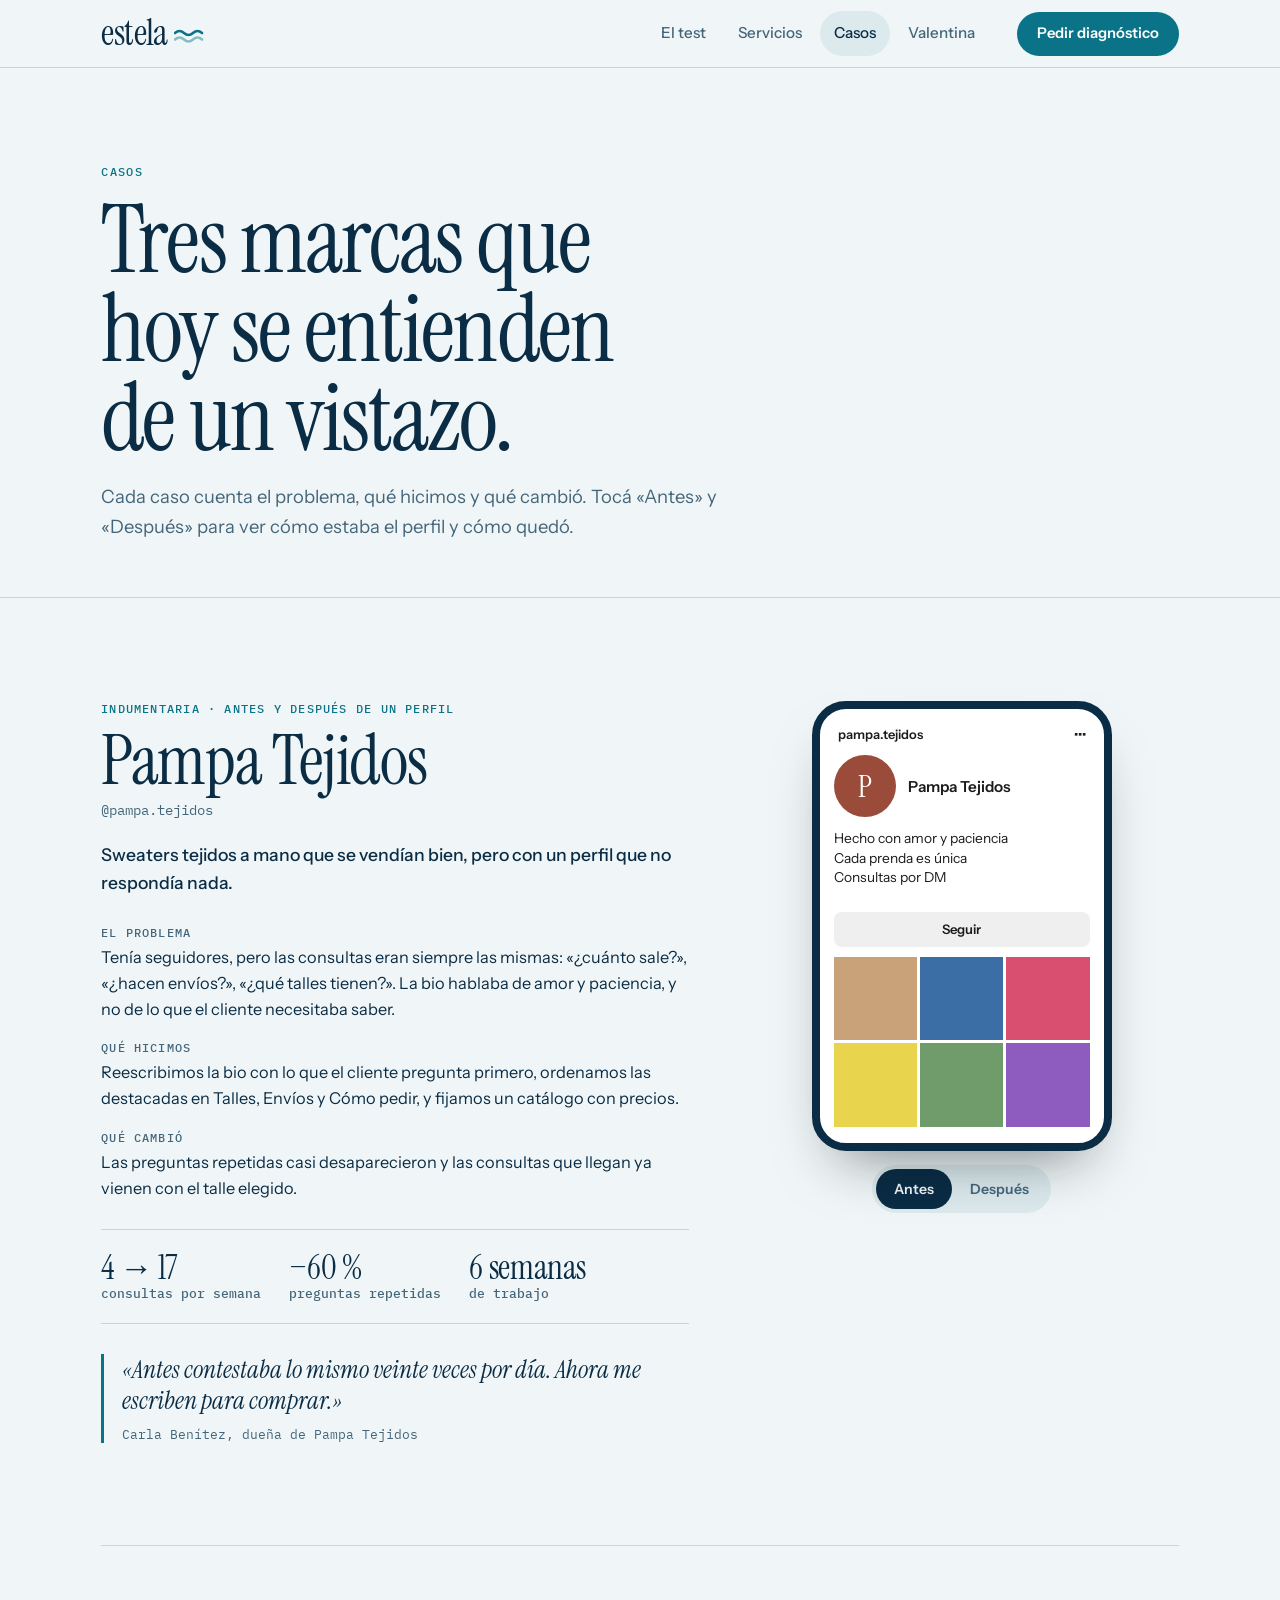
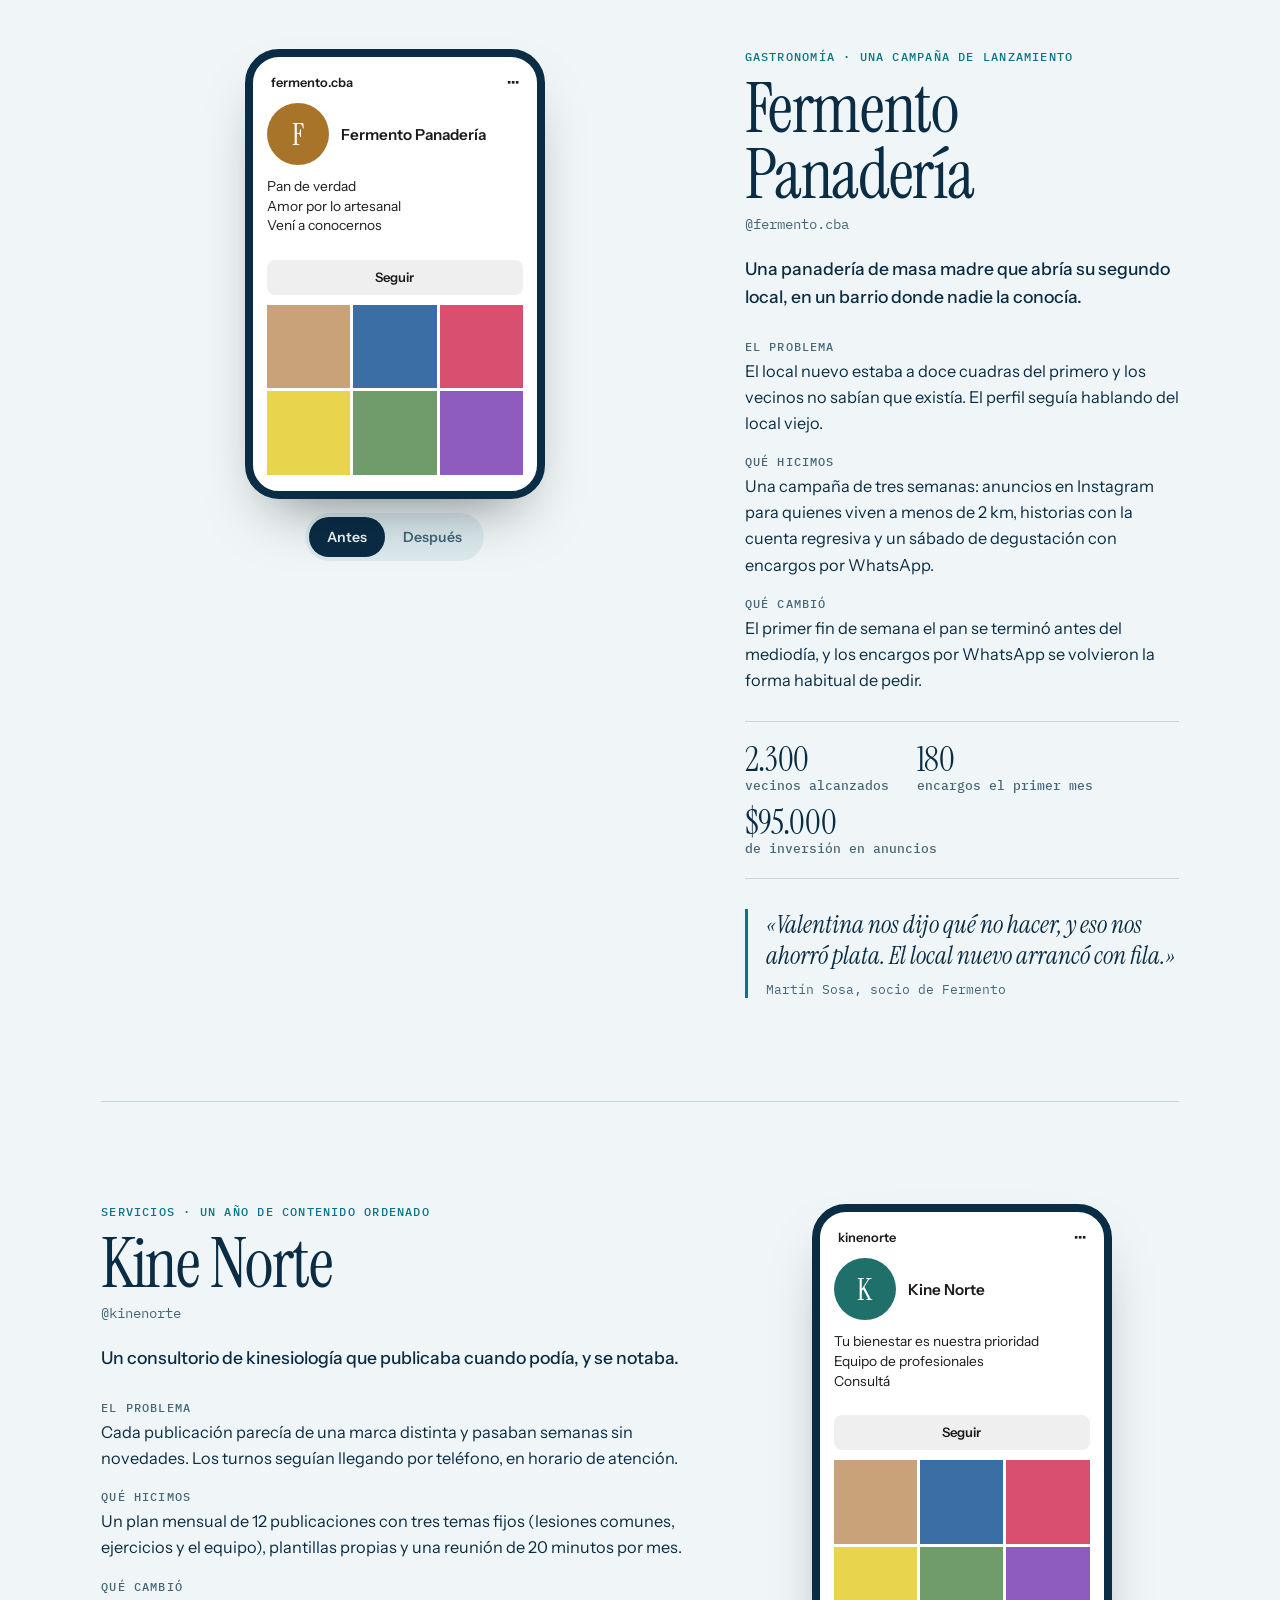
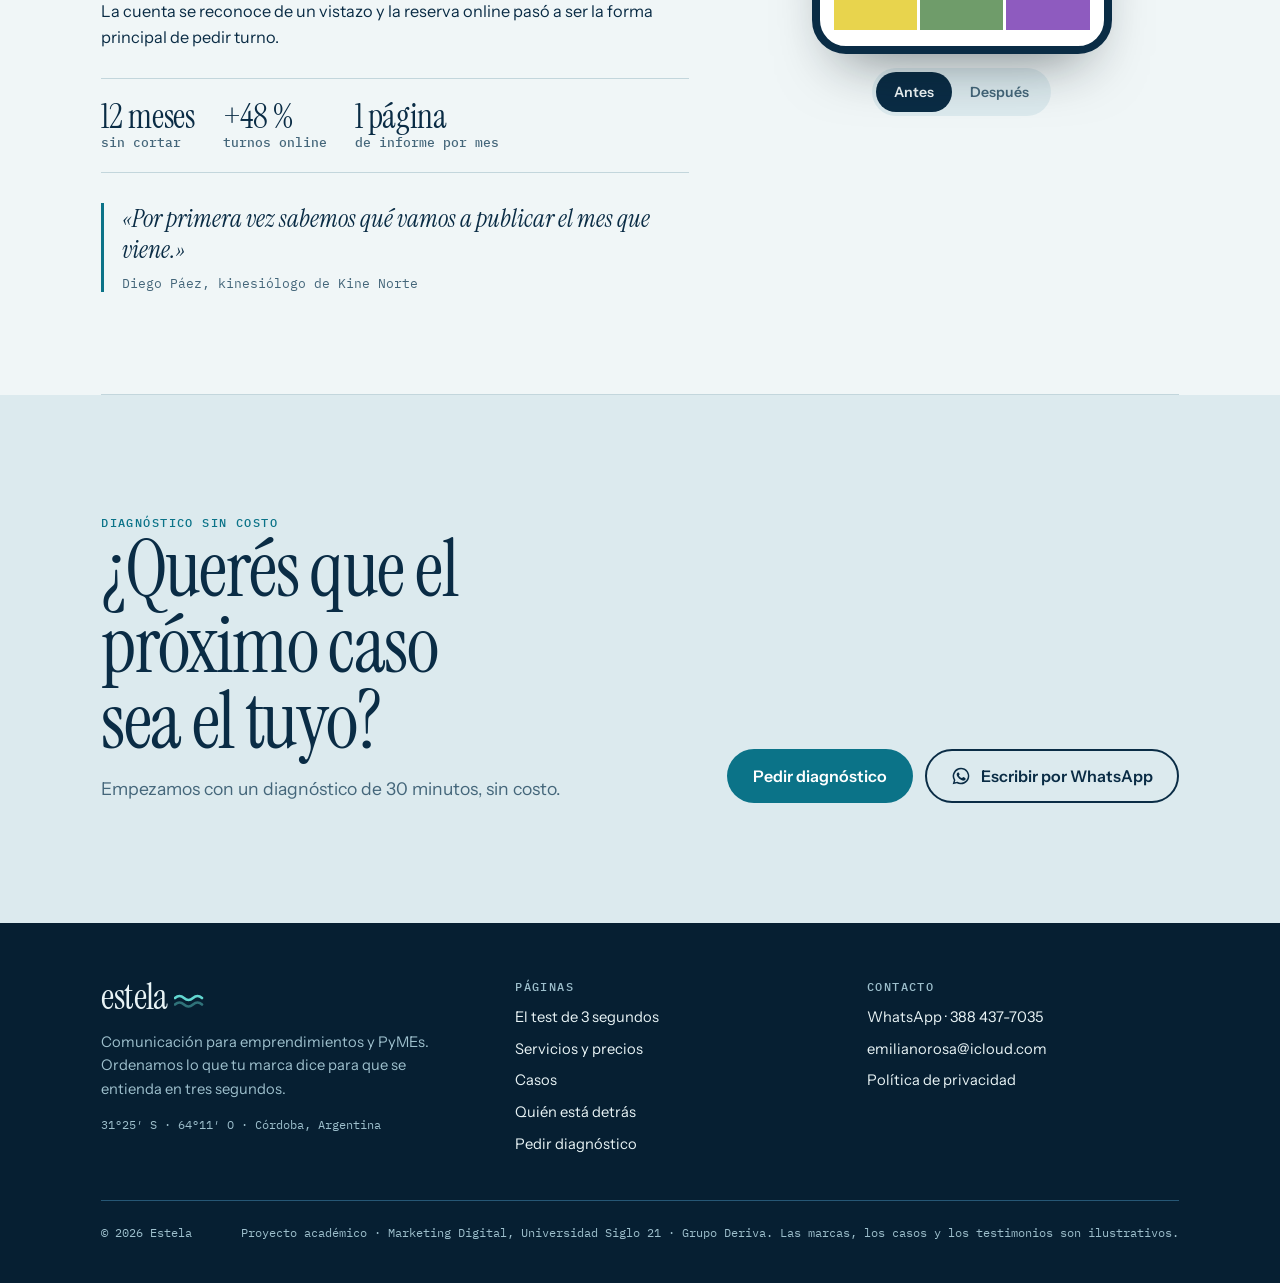
==== casos.html @ 23acfde8 "Sitio de Estela: comunicación para emprendimientos y PyMEs Siete páginas (inicio, test de 3 segundos" ====
<!doctype html>
<html lang="es-AR">
<head>
<meta charset="utf-8">
<meta name="viewport" content="width=device-width,initial-scale=1,viewport-fit=cover">
<title>Casos · Estela</title>
<meta name="description" content="Tres marcas que hoy se entienden de un vistazo: indumentaria, gastronomía y servicios.">
<meta name="robots" content="noindex">
<meta name="theme-color" content="#0A2C45">
<meta property="og:type" content="website">
<meta property="og:locale" content="es_AR">
<meta property="og:site_name" content="Estela">
<meta property="og:title" content="Casos · Estela">
<meta property="og:description" content="Tres marcas que hoy se entienden de un vistazo: indumentaria, gastronomía y servicios.">
<link rel="icon" href="favicon.svg" type="image/svg+xml">
<link rel="preconnect" href="https://fonts.googleapis.com">
<link rel="preconnect" href="https://fonts.gstatic.com" crossorigin>
<link rel="stylesheet" href="https://fonts.googleapis.com/css2?family=Instrument+Sans:wght@400;500;600;700&family=Instrument+Serif:ital@0;1&family=IBM+Plex+Mono:wght@400;500&display=swap">
<link rel="stylesheet" href="css/estela.css">
</head>
<body>
<a class="saltar" href="#principal">Saltar al contenido</a>
<header class="cab">
  <div class="ancho">
    <a class="logo" href="index.html" aria-label="Estela, inicio">estela<svg width="30" height="14" viewBox="0 0 30 14" aria-hidden="true"><path d="M1 4 Q5.5 0 10 4 T19 4 T28 4" fill="none" stroke="#0B7388" stroke-width="2.6" stroke-linecap="round"/><path d="M1 10.5 Q5.5 6.5 10 10.5 T19 10.5 T28 10.5" fill="none" stroke="#0B7388" stroke-width="2.6" stroke-linecap="round" opacity=".45"/></svg></a>
    <nav class="nav" aria-label="Principal"><a href="test.html">El test</a><a href="servicios.html">Servicios</a><a href="casos.html" aria-current="page">Casos</a><a href="valentina.html">Valentina</a></nav>
    <a class="btn btn-primario chico" href="contacto.html" data-origen="Botón de la cabecera">Pedir diagnóstico</a>
    <button class="menu-btn" type="button" aria-expanded="false" aria-controls="menu-movil">Menú</button>
  </div>
  <nav id="menu-movil" class="menu-movil" aria-label="Menú" hidden>
    <a href="index.html">Inicio</a>
    <a href="test.html">El test</a>
    <a href="servicios.html">Servicios</a>
    <a href="casos.html" aria-current="page">Casos</a>
    <a href="valentina.html">Valentina</a>
    <a class="btn btn-primario" href="contacto.html" data-origen="Menú del teléfono">Pedir diagnóstico</a>
  </nav>
</header>

<main id="principal">
<section class="pagina-cab">
  <div class="ancho">
    <p class="ceja">Casos</p>
    <h1>Tres marcas que hoy se entienden de un vistazo.</h1>
    <p class="intro">Cada caso cuenta el problema, qué hicimos y qué cambió. Tocá «Antes» y «Después» para ver cómo estaba el perfil y cómo quedó.</p>
  </div>
</section>
<div class="ancho">
  
    <article class="caso" id="pampa">
      <div class="caso-txt aparece">
        <p class="rubro">Indumentaria · Antes y después de un perfil</p>
        <h2>Pampa Tejidos</h2>
        <p class="cuenta">@pampa.tejidos</p>
        <p class="intro" style="margin-top:22px;color:var(--tinta);font-weight:500">Sweaters tejidos a mano que se vendían bien, pero con un perfil que no respondía nada.</p>
        <div class="tramos">
          <div><h3>El problema</h3><p>Tenía seguidores, pero las consultas eran siempre las mismas: «¿cuánto sale?», «¿hacen envíos?», «¿qué talles tienen?». La bio hablaba de amor y paciencia, y no de lo que el cliente necesitaba saber.</p></div>
          <div><h3>Qué hicimos</h3><p>Reescribimos la bio con lo que el cliente pregunta primero, ordenamos las destacadas en Talles, Envíos y Cómo pedir, y fijamos un catálogo con precios.</p></div>
          <div><h3>Qué cambió</h3><p>Las preguntas repetidas casi desaparecieron y las consultas que llegan ya vienen con el talle elegido.</p></div>
        </div>
        <div class="cifra"><div><b>4 → 17</b>consultas por semana</div><div><b>−60 %</b>preguntas repetidas</div><div><b>6 semanas</b>de trabajo</div></div>
        <blockquote>«Antes contestaba lo mismo veinte veces por día. Ahora me escriben para comprar.»<cite>Carla Benítez, dueña de Pampa Tejidos</cite></blockquote>
      </div>
      <div class="escenario">
        <div class="telefono" data-perfil="pampa" data-vista="antes"></div>
        <div class="llaves" role="group" aria-label="Ver el perfil de Pampa Tejidos"><button type="button" data-ver="antes">Antes</button><button type="button" data-ver="despues">Después</button></div>
      </div>
    </article>
  
    <article class="caso" id="fermento">
      <div class="caso-txt aparece">
        <p class="rubro">Gastronomía · Una campaña de lanzamiento</p>
        <h2>Fermento Panadería</h2>
        <p class="cuenta">@fermento.cba</p>
        <p class="intro" style="margin-top:22px;color:var(--tinta);font-weight:500">Una panadería de masa madre que abría su segundo local, en un barrio donde nadie la conocía.</p>
        <div class="tramos">
          <div><h3>El problema</h3><p>El local nuevo estaba a doce cuadras del primero y los vecinos no sabían que existía. El perfil seguía hablando del local viejo.</p></div>
          <div><h3>Qué hicimos</h3><p>Una campaña de tres semanas: anuncios en Instagram para quienes viven a menos de 2 km, historias con la cuenta regresiva y un sábado de degustación con encargos por WhatsApp.</p></div>
          <div><h3>Qué cambió</h3><p>El primer fin de semana el pan se terminó antes del mediodía, y los encargos por WhatsApp se volvieron la forma habitual de pedir.</p></div>
        </div>
        <div class="cifra"><div><b>2.300</b>vecinos alcanzados</div><div><b>180</b>encargos el primer mes</div><div><b>$95.000</b>de inversión en anuncios</div></div>
        <blockquote>«Valentina nos dijo qué no hacer, y eso nos ahorró plata. El local nuevo arrancó con fila.»<cite>Martín Sosa, socio de Fermento</cite></blockquote>
      </div>
      <div class="escenario">
        <div class="telefono" data-perfil="fermento" data-vista="antes"></div>
        <div class="llaves" role="group" aria-label="Ver el perfil de Fermento Panadería"><button type="button" data-ver="antes">Antes</button><button type="button" data-ver="despues">Después</button></div>
      </div>
    </article>
  
    <article class="caso" id="kine">
      <div class="caso-txt aparece">
        <p class="rubro">Servicios · Un año de contenido ordenado</p>
        <h2>Kine Norte</h2>
        <p class="cuenta">@kinenorte</p>
        <p class="intro" style="margin-top:22px;color:var(--tinta);font-weight:500">Un consultorio de kinesiología que publicaba cuando podía, y se notaba.</p>
        <div class="tramos">
          <div><h3>El problema</h3><p>Cada publicación parecía de una marca distinta y pasaban semanas sin novedades. Los turnos seguían llegando por teléfono, en horario de atención.</p></div>
          <div><h3>Qué hicimos</h3><p>Un plan mensual de 12 publicaciones con tres temas fijos (lesiones comunes, ejercicios y el equipo), plantillas propias y una reunión de 20 minutos por mes.</p></div>
          <div><h3>Qué cambió</h3><p>La cuenta se reconoce de un vistazo y la reserva online pasó a ser la forma principal de pedir turno.</p></div>
        </div>
        <div class="cifra"><div><b>12 meses</b>sin cortar</div><div><b>+48 %</b>turnos online</div><div><b>1 página</b>de informe por mes</div></div>
        <blockquote>«Por primera vez sabemos qué vamos a publicar el mes que viene.»<cite>Diego Páez, kinesiólogo de Kine Norte</cite></blockquote>
      </div>
      <div class="escenario">
        <div class="telefono" data-perfil="kine" data-vista="antes"></div>
        <div class="llaves" role="group" aria-label="Ver el perfil de Kine Norte"><button type="button" data-ver="antes">Antes</button><button type="button" data-ver="despues">Después</button></div>
      </div>
    </article>
</div>

<section class="seccion" style="background:var(--espuma-2)">
  <div class="ancho llamado">
    <div>
      <p class="ceja">Diagnóstico sin costo</p>
      <h2>¿Querés que el próximo caso sea el tuyo?</h2>
      <p class="intro" style="margin-top:16px">Empezamos con un diagnóstico de 30 minutos, sin costo.</p>
    </div>
    <div class="acciones">
      <a class="btn btn-primario" href="contacto.html" data-origen="Casos">Pedir diagnóstico</a>
      <a class="btn btn-borde" data-wa="Hola Estela, vi la web y quiero hacer una consulta." href="contacto.html"><svg viewBox="0 0 24 24" aria-hidden="true"><path fill="currentColor" d="M12 2a10 10 0 0 0-8.6 15.1L2 22l5-1.3A10 10 0 1 0 12 2Zm0 18.2a8.2 8.2 0 0 1-4.2-1.2l-.3-.2-3 .8.8-2.9-.2-.3A8.2 8.2 0 1 1 12 20.2Zm4.5-6.1c-.2-.1-1.5-.7-1.7-.8s-.4-.1-.6.1-.7.8-.8 1-.3.2-.5.1a6.7 6.7 0 0 1-3.3-2.9c-.3-.4.3-.4.7-1.3.1-.2 0-.3 0-.4l-.8-1.8c-.2-.5-.4-.4-.6-.4h-.5a1 1 0 0 0-.7.3 3 3 0 0 0-.9 2.2 5.1 5.1 0 0 0 1.1 2.7 11.7 11.7 0 0 0 4.5 4c1.7.7 2.3.8 3.2.6a2.7 2.7 0 0 0 1.8-1.3 2.2 2.2 0 0 0 .2-1.3c-.1-.1-.2-.2-.5-.3Z"/></svg>Escribir por WhatsApp</a>
    </div>
  </div>
</section>
</main>
<footer class="pie">
  <div class="ancho">
    <div class="pie-grilla">
      <div>
        <a class="logo" href="index.html" aria-label="Estela, inicio">estela<svg width="30" height="14" viewBox="0 0 30 14" aria-hidden="true"><path d="M1 4 Q5.5 0 10 4 T19 4 T28 4" fill="none" stroke="#62D6D0" stroke-width="2.6" stroke-linecap="round"/><path d="M1 10.5 Q5.5 6.5 10 10.5 T19 10.5 T28 10.5" fill="none" stroke="#62D6D0" stroke-width="2.6" stroke-linecap="round" opacity=".45"/></svg></a>
        <p style="margin-top:14px;max-width:36ch">Comunicación para emprendimientos y PyMEs. Ordenamos lo que tu marca dice para que se entienda en tres segundos.</p>
        <p class="coord">31°25′ S · 64°11′ O · <span data-dato="ciudad">Córdoba</span>, Argentina</p>
      </div>
      <div>
        <h2>Páginas</h2>
        <ul>
          <li><a href="test.html">El test de 3 segundos</a></li>
          <li><a href="servicios.html">Servicios y precios</a></li>
          <li><a href="casos.html">Casos</a></li>
          <li><a href="valentina.html">Quién está detrás</a></li>
          <li><a href="contacto.html">Pedir diagnóstico</a></li>
        </ul>
      </div>
      <div>
        <h2>Contacto</h2>
        <ul>
          <li><a data-wa href="contacto.html">WhatsApp · <span data-dato="wa-num">388 437-7035</span></a></li>
          <li><a data-mail href="contacto.html" data-dato="mail-txt">Mail</a></li>
          <li><a data-ig href="#">Instagram</a></li>
          <li><a href="privacidad.html">Política de privacidad</a></li>
        </ul>
      </div>
    </div>
    <div class="nota"><span>© <span data-anio>2026</span> Estela</span><span>Proyecto académico · Marketing Digital, Universidad Siglo 21 · Grupo Deriva. Las marcas, los casos y los testimonios son ilustrativos.</span></div>
  </div>
</footer>
<script src="js/datos.js"></script>
<script src="js/estela.js"></script>
</body>
</html>
---- css/estela.css ----
/* Estela · comunicación para emprendimientos y PyMEs
   Carta náutica de noche: el acento es la luz de la baliza.
   El acento cambia según el fondo con --baliza (se redefine en .oscuro). */
:root{
  --mar:#0A2C45; --mar-2:#103F5E; --mar-3:#061F32;
  --espuma:#F0F6F7; --espuma-2:#DCEAEE;
  --baliza:#0B7388; --baliza-hover:#095D6F; --on-baliza:#FFFFFF;
  --tinta:#0A2C45; --tinta-suave:#44667A;
  --sobre-mar:#E8F3F5; --sobre-mar-suave:#9DBFCC;
  --linea:#C3D6DC; --linea-mar:#265775; --ok:#1F7A52;
  --luz:#62D6D0;
  --display:"Instrument Serif",Georgia,"Times New Roman",serif;
  --cuerpo:"Instrument Sans",system-ui,-apple-system,"Segoe UI",sans-serif;
  --mono:"IBM Plex Mono",ui-monospace,Menlo,monospace;
  --ease:cubic-bezier(.2,.7,.2,1);
  --cab:68px;
  color-scheme:light;
}
.oscuro{--baliza:#62D6D0;--baliza-hover:#8CE6E1;--on-baliza:#0A2C45;background:var(--mar);color:var(--sobre-mar)}
.hondo{background:var(--mar-3)}

*,*::before,*::after{box-sizing:border-box}
html{scroll-behavior:smooth;-webkit-text-size-adjust:100%;font-synthesis:none}
body{margin:0;background:var(--espuma);color:var(--tinta);font:400 17px/1.6 var(--cuerpo);-webkit-font-smoothing:antialiased}
h1,h2,h3,h4{font-family:var(--display);font-weight:400;margin:0;letter-spacing:-.01em;text-wrap:balance}
p{margin:0}
a{color:inherit}
img,svg{display:block;max-width:100%}
:focus-visible{outline:3px solid var(--baliza);outline-offset:3px;border-radius:6px}
.ancho{width:100%;max-width:1180px;margin-inline:auto;padding-inline:max(20px,4vw)}
.sr{position:absolute;width:1px;height:1px;overflow:hidden;clip:rect(0 0 0 0);white-space:nowrap}

/* navegación entre páginas: la cabecera queda quieta y el contenido cambia suave */
@view-transition{navigation:auto}
::view-transition-old(root),::view-transition-new(root){animation-duration:.32s}

/* etiquetas y botones */
.ceja{font:500 .74rem/1.3 var(--mono);letter-spacing:.12em;text-transform:uppercase;color:var(--baliza)}
.btn{display:inline-flex;align-items:center;justify-content:center;gap:10px;min-height:52px;padding:15px 24px;border-radius:999px;
  border:2px solid transparent;font:600 1rem/1 var(--cuerpo);text-decoration:none;cursor:pointer;transition:background .18s,color .18s,transform .18s var(--ease)}
.btn:active{transform:translateY(1px)}
.btn-primario{background:var(--baliza);color:var(--on-baliza)}
.btn-primario:hover{background:var(--baliza-hover)}
.btn-borde{border-color:currentColor;background:transparent;color:inherit}
.btn-borde:hover{background:var(--tinta);border-color:var(--tinta);color:var(--espuma)}
.oscuro .btn-borde:hover{background:var(--sobre-mar);border-color:var(--sobre-mar);color:var(--mar)}
.btn.chico{min-height:44px;padding:11px 18px;font-size:.92rem}
.btn svg{width:20px;height:20px;flex:none}
.enlace{font-weight:600;text-decoration:underline;text-decoration-thickness:2px;text-underline-offset:4px;text-decoration-color:var(--baliza)}
.enlace:hover{color:var(--baliza)}

/* la idea clave va en cursiva, con el color de la luz */
.ola{font-style:italic;color:var(--baliza);white-space:nowrap}

/* ---------- cabecera ---------- */
.cab{position:sticky;top:0;z-index:50;height:var(--cab);background:rgba(240,246,247,.92);backdrop-filter:blur(10px);-webkit-backdrop-filter:blur(10px);
  border-bottom:1px solid var(--linea);view-transition-name:cabecera}
.cab .ancho{height:100%;display:flex;align-items:center;gap:28px}
.logo{display:inline-flex;align-items:center;gap:6px;font:400 2.3rem/1 var(--display);letter-spacing:-.015em;text-decoration:none;color:var(--tinta)}
.logo svg{margin-top:6px}
.nav{display:flex;gap:4px;margin-left:auto}
.nav a{padding:10px 14px;border-radius:999px;font-weight:500;font-size:.95rem;text-decoration:none;color:var(--tinta-suave);transition:color .15s,background .15s}
.nav a:hover{color:var(--tinta);background:var(--espuma-2)}
.nav a[aria-current="page"]{color:var(--tinta);background:var(--espuma-2)}
.menu-btn{display:none;margin-left:auto;min-height:44px;padding:0 16px;border:1.5px solid var(--tinta);border-radius:999px;background:transparent;
  font:600 .9rem var(--cuerpo);color:var(--tinta);cursor:pointer}
.menu-movil{position:absolute;left:0;right:0;top:var(--cab);background:var(--espuma);border-bottom:1px solid var(--linea);padding:10px max(20px,4vw) 22px;
  box-shadow:0 20px 30px -20px rgba(6,31,50,.35)}
.menu-movil[hidden]{display:none}
.menu-movil a:not(.btn){display:block;padding:14px 4px;border-bottom:1px solid var(--linea);font:400 1.85rem var(--display);letter-spacing:-.01em;text-decoration:none}
.menu-movil a[aria-current="page"]{color:var(--baliza)}
.saltar{position:absolute;left:12px;top:-80px;z-index:100;background:var(--mar);color:#fff;padding:12px 16px;border-radius:10px;text-decoration:none;font-weight:600}
.saltar:focus{top:12px}
.menu-movil .btn{margin-top:18px;width:100%}
@media (max-width:900px){
  .nav,.cab .ancho > .btn{display:none}
  .menu-btn{display:inline-flex;align-items:center}
}

/* ---------- portada: el faro ---------- */
.faro{position:relative;min-height:calc(100svh - var(--cab));display:flex;flex-direction:column;justify-content:center;overflow:hidden;
  background:radial-gradient(120% 90% at 85% 100%,#0B3352 0%,var(--mar-3) 60%)}
.faro::before{content:"";position:absolute;inset:0;z-index:2;pointer-events:none;
  background:linear-gradient(90deg,var(--mar-3) 0%,rgba(6,31,50,.92) 34%,rgba(6,31,50,0) 58%)}
.faro .ancho{position:relative;z-index:3;padding-block:64px}
.faro-txt{max-width:640px}
.faro h1{font:400 clamp(3.5rem,8.2vw,7.6rem)/.92 var(--display);letter-spacing:-.02em;margin:18px 0 26px;color:#fff}
.faro .bajada{font-size:1.18rem;line-height:1.55;max-width:38ch;color:var(--sobre-mar-suave)}
.faro .acciones{display:flex;flex-wrap:wrap;gap:12px;margin-top:34px}
.faro .chica{margin-top:18px;font:400 .8rem/1.4 var(--mono);color:var(--sobre-mar-suave)}

.mar-frases{position:absolute;z-index:1;right:0;top:0;bottom:0;width:64%;--ox:calc(100% - 64px);--oy:calc(100% - 75px);--ac:0deg;--av:0deg}
.capa{position:absolute;inset:0}
/* una sola bio por vez, grande: vaga en mono, clara en la tipografía de la marca */
.mar-frases{--px:42%;--py:36%}
.frase{position:absolute;left:var(--px);top:var(--py);margin:0}
.vagas .frase{max-width:15ch;font:400 clamp(1.05rem,1.55vw,1.45rem)/1.4 var(--mono);color:var(--sobre-mar-suave);opacity:.8}
.claras .frase{max-width:12ch;font:400 clamp(2.2rem,3.7vw,3.7rem)/1 var(--display);letter-spacing:-.01em;color:#fff}
.muestra-ceja{position:absolute;z-index:2;left:var(--px);top:calc(var(--py) - 2.4rem);margin:0;font:500 .72rem var(--mono);letter-spacing:.14em;text-transform:uppercase;color:var(--luz)}
.muestra-n{margin-left:.7em;color:var(--sobre-mar-suave)}
/* lo que la luz ya barrió se ve claro; lo que falta barrer sigue vago */
.claras{-webkit-mask:conic-gradient(from 270deg at var(--ox) var(--oy),#000 calc(var(--ac) - 1deg),transparent var(--ac));
  mask:conic-gradient(from 270deg at var(--ox) var(--oy),#000 calc(var(--ac) - 1deg),transparent var(--ac));transition:opacity .7s}
.vagas{-webkit-mask:conic-gradient(from 270deg at var(--ox) var(--oy),transparent calc(var(--av) - 1deg),#000 calc(var(--av) + 4deg));
  mask:conic-gradient(from 270deg at var(--ox) var(--oy),transparent calc(var(--av) - 1deg),#000 calc(var(--av) + 4deg));transition:opacity .7s}
.haz{background:conic-gradient(from 270deg at var(--ox) var(--oy),transparent calc(var(--ac) - 22deg),rgba(98,214,208,.10) calc(var(--ac) - 6deg),
  rgba(205,248,245,.30) var(--ac),transparent calc(var(--ac) + .6deg));opacity:var(--haz,0);transition:opacity .5s}
.torre{position:absolute;right:max(40px,6%);bottom:0;width:clamp(48px,4.4vw,78px);height:auto;overflow:visible}
.torre .lampara{transform-box:fill-box;transform-origin:center}
.faro.encendido .torre .lampara{animation:destello 3s steps(1) infinite}
@keyframes destello{0%,8%{opacity:1}9%,100%{opacity:.45}}
.lectura{position:absolute;right:calc(max(40px,6%) + clamp(64px,5.6vw,100px));bottom:30px;text-align:right;font:500 .74rem/1.5 var(--mono);letter-spacing:.06em;color:var(--sobre-mar-suave)}
.lectura b{display:block;font:400 1.4rem/1.15 var(--display);letter-spacing:0;color:#fff;text-transform:none}
.olas-pie{position:absolute;left:0;right:0;bottom:0;height:60px;z-index:1;opacity:.5}

@media (max-width:900px){
  .faro{min-height:0;justify-content:flex-start}
  .faro::before{display:none}
  .faro .ancho{padding-block:44px 8px}
  .mar-frases{position:relative;width:100%;flex:none}
  .mar-frases{--px:6%;--py:20%;height:320px}
  .claras .frase{max-width:11ch;font-size:1.8rem}
  .vagas .frase{font-size:1rem}
  .torre{right:18px;width:46px}
  .mar-frases{--ox:calc(100% - 38px)}
  .lectura{right:76px;bottom:20px}
}

/* ---------- regla de los tres segundos ---------- */
.seccion{padding-block:clamp(72px,10vw,120px)}
.titulo{font:400 clamp(2.5rem,5.4vw,4.2rem)/1 var(--display);letter-spacing:-.015em;margin:14px 0 18px;max-width:20ch}
.intro{font-size:1.1rem;color:var(--tinta-suave);max-width:52ch}
.oscuro .intro{color:var(--sobre-mar-suave)}
.regla{margin-top:56px;position:relative;--avance:0}
.regla-linea{position:relative;height:2px;background:var(--linea)}
.regla-linea i{position:absolute;inset:0;background:var(--baliza);transform-origin:0 50%;transform:scaleX(0)}
.regla.corre .regla-linea i{transform:scaleX(1);transition:transform 3s linear}
.regla-pasos{list-style:none;padding:0;margin-bottom:0;display:grid;grid-template-columns:repeat(4,1fr);margin-top:-7px}
.paso{position:relative;padding-right:18px}
.paso::before{content:"";display:block;width:12px;height:12px;border-radius:50%;background:var(--espuma);border:2px solid var(--linea);margin-bottom:16px;transition:background .2s,border-color .2s}
.regla.corre .paso::before{animation:prende .2s forwards;animation-delay:calc(var(--i) * 1s)}
@keyframes prende{to{background:var(--baliza);border-color:var(--baliza)}}
.paso .seg{font:500 .78rem var(--mono);color:var(--tinta-suave);letter-spacing:.06em}
.paso h3{font:400 1.65rem/1.1 var(--display);margin:6px 0 6px}
.paso p{font-size:.95rem;color:var(--tinta-suave)}
.paso:last-child h3{color:var(--baliza)}
@media (max-width:760px){
  .regla-linea{display:none}
  .regla-pasos{grid-template-columns:1fr;gap:22px;margin-top:0;border-left:2px solid var(--linea);padding-left:22px}
  .paso::before{position:absolute;left:-30px;top:4px;margin:0}
}

/* ---------- declaración (cercana · creativa · meta clara) ---------- */
.declaracion{font:400 clamp(2rem,3.9vw,3.2rem)/1.15 var(--display);letter-spacing:-.01em;max-width:36ch}
.declaracion span{color:var(--tinta-suave)}
.declaracion strong{font-weight:400;font-style:italic;color:var(--baliza)}

/* ---------- recorrido (servicios en orden) ---------- */
.recorrido{display:grid;grid-template-columns:repeat(4,1fr);gap:0;margin-top:48px;border-top:2px solid var(--tinta)}
.tramo{position:relative;padding:28px 24px 8px 0;text-decoration:none;color:inherit;display:block}
.tramo + .tramo{padding-left:24px;border-left:1px solid var(--linea)}
.tramo .boya{position:absolute;top:-8px;left:0;width:14px;height:14px;border-radius:50%;background:var(--espuma);border:3px solid var(--tinta)}
.tramo + .tramo .boya{left:24px}
.tramo:first-child .boya{background:var(--baliza);border-color:var(--baliza)}
.tramo .nro{font:500 .76rem var(--mono);color:var(--tinta-suave);letter-spacing:.08em}
.tramo h3{font:400 2rem/1.02 var(--display);margin:8px 0 8px}
.tramo p{color:var(--tinta-suave);font-size:.96rem}
.tramo .dato{display:inline-block;margin-top:14px;font:500 .78rem var(--mono);padding:5px 10px;border-radius:99px;background:var(--espuma-2);color:var(--tinta-suave)}
.tramo:first-child .dato{background:var(--baliza);color:#fff}
a.tramo:hover h3{color:var(--baliza)}
@media (max-width:900px){
  .recorrido{grid-template-columns:1fr;border-top:0;border-left:2px solid var(--tinta);margin-left:6px}
  .tramo,.tramo + .tramo{padding:0 0 30px 26px;border-left:0}
  .tramo .boya,.tramo + .tramo .boya{left:-8px;top:4px}
}

/* ---------- teléfono con perfil ---------- */
.telefono{position:relative;width:min(300px,100%);background:#fff;color:#1b1b1b;border-radius:34px;padding:14px 14px 16px;border:8px solid var(--mar);
  box-shadow:0 30px 60px -28px rgba(7,20,25,.55);overflow:hidden;font-family:var(--cuerpo)}
.oscuro .telefono{border-color:#02121F}
.telefono .barra{display:flex;justify-content:space-between;font-size:.8rem;font-weight:600;padding:2px 4px 10px}
.telefono .cab-perfil{display:flex;align-items:center;gap:12px}
.telefono .avatar{width:62px;height:62px;border-radius:50%;display:grid;place-items:center;font:400 1.9rem var(--display);color:#fff;flex:none}
.telefono .nombre{font-weight:600;font-size:.95rem;line-height:1.25}
.telefono .bio{font-size:.86rem;line-height:1.42;margin:12px 0 10px;min-height:5.3em}
.telefono .seguir{background:#EFEFEF;border-radius:8px;text-align:center;font-size:.82rem;font-weight:600;padding:7px;margin-bottom:10px}
.telefono .grilla{display:grid;grid-template-columns:repeat(3,1fr);gap:3px}
.telefono .grilla i{aspect-ratio:1;display:block}
.telefono .contenido{transition:filter .4s}
.telefono.tapado .contenido{filter:blur(14px) saturate(.5)}
.telefono .velo{position:absolute;inset:0;display:grid;place-items:center;text-align:center;padding:24px;background:rgba(10,44,69,.82);color:var(--sobre-mar);
  font:400 1.75rem/1.1 var(--display)}
.telefono .velo[hidden]{display:none}
.anillo{position:absolute;top:12px;right:12px;width:56px;height:56px;z-index:5;background:var(--mar);border-radius:50%;display:grid;place-items:center}
.anillo[hidden]{display:none}
.anillo svg{position:absolute;inset:0;transform:rotate(-90deg)}
.anillo circle{fill:none;stroke-width:3.5}
.anillo .pista{stroke:#1F5473}
.anillo .arco{stroke:var(--luz);stroke-linecap:round;stroke-dasharray:119.38;stroke-dashoffset:0}
.anillo b{position:relative;font:500 1.35rem var(--mono);color:var(--sobre-mar)}
.llaves{display:inline-flex;background:var(--espuma-2);border-radius:999px;padding:4px}
.oscuro .llaves{background:var(--mar-2)}
.llaves button{font:600 .88rem var(--cuerpo);border:0;background:transparent;color:var(--tinta-suave);padding:9px 18px;border-radius:999px;cursor:pointer;min-height:40px}
.oscuro .llaves button{color:var(--sobre-mar-suave)}
.llaves button[aria-pressed="true"]{background:var(--mar);color:var(--espuma)}
.oscuro .llaves button[aria-pressed="true"]{background:var(--sobre-mar);color:var(--mar)}

/* ---------- caso destacado ---------- */
.destacado{display:grid;grid-template-columns:minmax(0,1.1fr) minmax(0,.9fr);gap:56px;align-items:center}
.destacado .escenario{display:flex;flex-direction:column;align-items:center;gap:14px}
.cifra{display:flex;flex-wrap:wrap;gap:10px 28px;margin:28px 0 30px;padding:20px 0;border-block:1px solid var(--linea)}
.oscuro .cifra{border-color:var(--linea-mar)}
.cifra div{font:500 .8rem/1.4 var(--mono);color:var(--tinta-suave)}
.oscuro .cifra div{color:var(--sobre-mar-suave)}
.cifra b{display:block;font:400 2.1rem/1.05 var(--display);letter-spacing:-.01em;color:var(--tinta)}
.oscuro .cifra b{color:#fff}
@media (max-width:900px){.destacado{grid-template-columns:1fr;gap:36px}}

/* ---------- testimonios ---------- */
.voces{display:grid;grid-template-columns:minmax(0,.7fr) minmax(0,1.3fr);gap:56px;align-items:start}
.voces-lista{display:grid;gap:0;border-top:1px solid var(--linea-mar)}
.voces-lista button{display:grid;grid-template-columns:1fr auto;width:100%;align-items:center;gap:12px;text-align:left;padding:18px 4px;border:0;border-bottom:1px solid var(--linea-mar);
  background:transparent;color:var(--sobre-mar-suave);font:600 1.02rem var(--cuerpo);cursor:pointer}
.voces-lista button small{display:block;font:400 .8rem var(--mono);margin-top:2px}
.voces-lista button::after{content:"→";font-family:var(--mono);opacity:0;transition:opacity .2s,transform .2s;transform:translateX(-6px)}
.voces-lista button[aria-pressed="true"]{color:#fff}
.voces-lista button[aria-pressed="true"]::after{opacity:1;transform:none;color:var(--luz)}
.cita{margin:0}
.cita blockquote{margin:0;font:400 italic clamp(2rem,3.8vw,3.1rem)/1.1 var(--display);letter-spacing:-.01em;color:#fff}
.cita blockquote::before{content:"“";display:block;font:400 normal 5.2rem/0.55 var(--display);color:var(--luz);margin-bottom:18px}
.cita figcaption{margin-top:22px;font:500 .84rem var(--mono);color:var(--sobre-mar-suave)}
.cita.cambia{animation:aparece .45s var(--ease)}
@keyframes aparece{from{opacity:0;transform:translateY(8px)}}
@media (max-width:900px){.voces{grid-template-columns:1fr;gap:28px}.voces-lista{order:2}}

/* ---------- llamado final ---------- */
.llamado{display:grid;grid-template-columns:minmax(0,1fr) auto;gap:32px;align-items:end}
.llamado h2{font:400 clamp(2.7rem,6.2vw,5rem)/.96 var(--display);letter-spacing:-.02em;max-width:14ch}
.llamado .acciones{display:flex;flex-wrap:wrap;gap:12px}
@media (max-width:820px){.llamado{grid-template-columns:1fr}}

/* ---------- cabecera de página interior ---------- */
.pagina-cab{padding-block:clamp(56px,8vw,96px) clamp(36px,5vw,56px);border-bottom:1px solid var(--linea)}
.pagina-cab h1{font:400 clamp(3.1rem,7.4vw,6.1rem)/.94 var(--display);letter-spacing:-.02em;margin:16px 0 20px;max-width:16ch}
.pagina-cab .intro{font-size:1.15rem}
.oscuro.pagina-cab{border-bottom-color:var(--linea-mar)}
.oscuro.pagina-cab h1{color:#fff}

/* ---------- servicios ---------- */
.servicio{display:grid;grid-template-columns:200px minmax(0,1fr) minmax(0,.8fr);gap:40px;padding-block:44px;border-bottom:1px solid var(--linea)}
.servicio .nro{font:500 .8rem var(--mono);letter-spacing:.08em;color:var(--tinta-suave)}
.servicio .nro b{display:block;margin-top:6px;font:400 4.4rem/.9 var(--display);letter-spacing:-.02em;color:var(--tinta)}
.servicio:first-child .nro b{color:var(--baliza)}
.servicio h2{font:400 clamp(2.2rem,3.8vw,3rem)/1 var(--display);letter-spacing:-.01em;margin-bottom:12px}
.servicio .que{color:var(--tinta-suave)}
.incluye{list-style:none;padding:0;margin:18px 0 0;display:grid;gap:8px}
.incluye li{display:grid;grid-template-columns:20px 1fr;gap:8px;font-size:.97rem}
.incluye li::before{content:"";width:8px;height:8px;margin-top:.62em;border-radius:50%;background:var(--baliza)}
.ficha{align-self:start;background:#fff;border:1px solid var(--linea);border-radius:18px;padding:22px}
.ficha dl{margin:0;display:grid;gap:14px}
.ficha dt{font:500 .72rem var(--mono);letter-spacing:.1em;text-transform:uppercase;color:var(--tinta-suave)}
.ficha dd{margin:3px 0 0;font:600 1.05rem/1.3 var(--cuerpo)}
.ficha .precio{color:var(--baliza)}
@media (max-width:980px){.servicio{grid-template-columns:1fr;gap:18px}.servicio .nro b{display:inline;margin:0 0 0 10px;font-size:2rem}}

.metodo{display:grid;grid-template-columns:repeat(3,1fr);gap:0;margin-top:44px}
.etapa{padding-right:28px}
.etapa + .etapa{padding-left:28px;border-left:1px solid var(--linea-mar)}
.etapa .nro{font:500 .78rem var(--mono);color:var(--sobre-mar-suave);letter-spacing:.08em}
.etapa h3{font:400 2.6rem/1 var(--display);margin:10px 0 10px;color:#fff}
.etapa p{color:var(--sobre-mar-suave)}
@media (max-width:820px){.metodo{grid-template-columns:1fr;gap:28px}.etapa,.etapa + .etapa{padding:0;border:0}}

/* preguntas */
.preguntas{max-width:860px}
.preguntas details{border-top:1px solid var(--linea);padding:20px 0}
.preguntas details:last-child{border-bottom:1px solid var(--linea)}
.preguntas summary{display:block;position:relative;padding-right:44px;cursor:pointer;list-style:none;font:400 1.55rem/1.2 var(--display);letter-spacing:-.015em}
.preguntas summary::-webkit-details-marker{display:none}
.preguntas summary::after{content:"+";position:absolute;right:0;top:0;font:400 1.6rem/1 var(--mono);color:var(--baliza)}
.preguntas details[open] summary::after{content:"–"}
.preguntas details p{margin-top:12px;color:var(--tinta-suave);max-width:62ch}

/* ---------- casos ---------- */
.caso{display:grid;grid-template-columns:minmax(0,1.15fr) minmax(0,.85fr);gap:56px;align-items:start;padding-block:clamp(64px,8vw,104px);border-bottom:1px solid var(--linea)}
.caso:nth-of-type(even) .caso-txt{order:2}
.caso .rubro{font:500 .76rem var(--mono);letter-spacing:.1em;text-transform:uppercase;color:var(--baliza)}
.caso h2{font:400 clamp(2.7rem,5.4vw,4.3rem)/.96 var(--display);letter-spacing:-.02em;margin:12px 0 6px}
.caso .cuenta{font:400 .9rem var(--mono);color:var(--tinta-suave)}
.tramos{display:grid;gap:18px;margin-top:28px}
.tramos h3{font:500 .74rem var(--mono);letter-spacing:.1em;text-transform:uppercase;color:var(--tinta-suave);margin-bottom:4px}
.tramos p{font-size:1.02rem}
.caso blockquote{margin:28px 0 0;padding-left:18px;border-left:3px solid var(--baliza);font:400 italic 1.55rem/1.25 var(--display);letter-spacing:0}
.caso blockquote cite{display:block;margin-top:10px;font:400 .82rem var(--mono);font-style:normal;color:var(--tinta-suave)}
.caso .escenario{position:sticky;top:calc(var(--cab) + 32px);display:flex;flex-direction:column;align-items:center;gap:14px}
@media (max-width:900px){.caso{grid-template-columns:1fr;gap:36px}.caso:nth-of-type(even) .caso-txt{order:0}.caso .escenario{position:static}}

/* ---------- Valentina ---------- */
.retrato{display:grid;grid-template-columns:minmax(0,.8fr) minmax(0,1.2fr);gap:56px;align-items:center}
.ojo-de-buey{position:relative;width:min(360px,100%);aspect-ratio:1;border-radius:50%;background:radial-gradient(circle at 50% 40%,var(--mar-2),var(--mar-3));
  border:14px solid var(--mar);box-shadow:inset 0 0 0 3px var(--linea-mar),0 30px 60px -30px rgba(6,31,50,.6);display:grid;place-items:center;overflow:hidden}
.ojo-de-buey span{font:400 italic 11rem/1 var(--display);letter-spacing:0;color:var(--sobre-mar)}
.ojo-de-buey svg{position:absolute;left:0;right:0;bottom:16%;width:100%;opacity:.8}
.ojo-de-buey small{position:absolute;bottom:9%;font:500 .7rem var(--mono);letter-spacing:.1em;text-transform:uppercase;color:var(--sobre-mar-suave)}
.oficios{display:flex;flex-wrap:wrap;gap:8px;margin-top:24px}
.oficios span{padding:7px 14px;border-radius:99px;border:1px solid var(--linea);font-size:.92rem}
.promesas{display:grid;grid-template-columns:1fr 1fr;gap:56px}
.promesas h2{font:400 2.4rem/1.02 var(--display);letter-spacing:-.01em;margin-bottom:18px;color:#fff}
.promesas ul{list-style:none;padding:0;margin:0}
.promesas li{display:grid;grid-template-columns:26px 1fr;gap:10px;padding:15px 0;border-bottom:1px solid var(--linea-mar)}
.promesas .no li::before{content:"×";font:500 1.25rem/1.25 var(--mono);color:var(--luz)}
.promesas .si li::before{content:"✓";font:500 1.05rem/1.45 var(--mono);color:var(--luz)}
@media (max-width:860px){.retrato,.promesas{grid-template-columns:1fr;gap:36px}}

/* ---------- test ---------- */
.test{display:grid;grid-template-columns:minmax(0,1fr) 340px;gap:64px;align-items:start}
.selector{display:flex;flex-wrap:wrap;gap:8px;margin:28px 0 8px}
.selector button{font:500 .92rem var(--cuerpo);color:var(--sobre-mar);background:transparent;border:1px solid var(--linea-mar);border-radius:999px;padding:10px 16px;cursor:pointer;min-height:44px}
.selector button[aria-pressed="true"]{background:var(--sobre-mar);color:var(--mar);border-color:var(--sobre-mar)}
.chiquita{font:400 .78rem/1.5 var(--mono);color:var(--sobre-mar-suave)}
.etapa-test{margin-top:26px}
.etapa-test[hidden]{display:none}
.etapa-test h3{font:400 1.9rem var(--display);margin-bottom:14px;color:#fff}
.opciones{display:grid;gap:10px}
.opciones label{display:flex;gap:12px;align-items:center;padding:14px 16px;border:1px solid var(--linea-mar);border-radius:14px;cursor:pointer;min-height:52px;background:var(--mar-2)}
.opciones label:hover{border-color:var(--sobre-mar-suave)}
.opciones input{accent-color:var(--luz);width:20px;height:20px;flex:none}
.opciones label:has(input:checked){border-color:var(--luz)}
.veredicto{font:400 2.3rem/1.05 var(--display);margin-bottom:10px;color:#fff}
.comparar{display:grid;grid-template-columns:1fr 1fr;gap:12px;margin:18px 0}
.comparar > div{background:var(--mar-2);border:1px solid var(--linea-mar);border-radius:14px;padding:14px;font-size:.92rem}
.comparar small{display:block;font:500 .7rem var(--mono);text-transform:uppercase;letter-spacing:.08em;margin-bottom:8px;color:var(--sobre-mar-suave)}
.comparar .despues small{color:var(--luz)}
.botonera{display:flex;flex-wrap:wrap;gap:10px;margin-top:8px}
.revisor{margin-top:64px;padding-top:40px;border-top:1px solid var(--linea-mar)}
.revisor h2{font:400 2.5rem/1 var(--display);color:#fff;margin-bottom:10px}
.revisor textarea{width:100%;min-height:120px;margin:16px 0 12px;padding:14px;font:400 1rem/1.5 var(--cuerpo);color:var(--sobre-mar);background:var(--mar-2);
  border:1px solid var(--linea-mar);border-radius:14px;resize:vertical}
.revisor textarea::placeholder{color:var(--sobre-mar-suave)}
.chequeos{list-style:none;padding:0;margin:18px 0 0;display:grid;gap:12px}
.chequeos li{display:grid;grid-template-columns:28px 1fr;gap:10px}
.chequeos .marca{width:24px;height:24px;border-radius:50%;display:grid;place-items:center;font:600 .8rem var(--mono);margin-top:2px}
.chequeos .si{background:var(--ok);color:#fff}
.chequeos .no{border:2px solid var(--luz);color:var(--luz)}
.chequeos strong{display:block;font-weight:600;color:#fff}
.chequeos span.d{color:var(--sobre-mar-suave);font-size:.94rem}
.puntaje{font:400 2rem var(--display);margin-top:18px;color:#fff}
.test .escenario{position:sticky;top:calc(var(--cab) + 32px);display:flex;justify-content:center}
@media (max-width:960px){.test{grid-template-columns:1fr;gap:36px}.test .escenario{position:static;order:-1}}
@media (max-width:560px){.comparar{grid-template-columns:1fr}}

/* ---------- contacto ---------- */
.contacto{display:grid;grid-template-columns:minmax(0,.9fr) minmax(0,1.1fr);gap:56px;align-items:start}
.contacto ul.flechas{list-style:none;padding:0;margin:26px 0 0;display:grid;gap:10px}
.contacto ul.flechas li{position:relative;padding-left:30px}
.contacto ul.flechas li::before{content:"→";position:absolute;left:0;font-family:var(--mono);color:var(--baliza)}
.directo{margin-top:32px;display:grid;gap:10px}
.directo a{display:flex;align-items:center;gap:14px;padding:16px 18px;border-radius:16px;border:1px solid var(--linea-mar);text-decoration:none;transition:border-color .2s,background .2s}
.directo a:hover{border-color:var(--luz);background:var(--mar-2)}
.directo a span{display:block;font:500 .74rem var(--mono);letter-spacing:.08em;text-transform:uppercase;color:var(--sobre-mar-suave)}
.directo a b{font:600 1.05rem var(--cuerpo);color:#fff}
.directo svg{width:26px;height:26px;color:var(--luz);flex:none}
.tarjeta-form{--baliza:#0B7388;--baliza-hover:#095D6F;--on-baliza:#fff;background:var(--espuma);color:var(--tinta);border-radius:24px;padding:32px}
.campo{display:grid;gap:6px;margin-bottom:16px}
.campo label,.campo legend{font-weight:600;font-size:.93rem}
.campo legend{margin-bottom:8px;padding:0}
.opc{font-weight:400;color:var(--tinta-suave)}
fieldset.campo{border:0;padding:0;margin:0 0 16px;min-width:0}
.campo input,.campo select{width:100%;font:400 1rem var(--cuerpo);color:var(--tinta);background:#fff;border:1.5px solid var(--linea);border-radius:12px;padding:13px 14px;min-height:50px}
.campo input:focus,.campo select:focus{outline:3px solid var(--baliza);outline-offset:1px;border-color:var(--tinta)}
.campo input[aria-invalid="true"]{border-color:#B3261E}
.dos{display:grid;grid-template-columns:1fr 1fr;gap:14px}
.horarios{display:flex;flex-wrap:wrap;gap:8px}
.horarios label{position:relative}
.horarios input{position:absolute;opacity:0;pointer-events:none}
.horarios span{display:inline-flex;align-items:center;min-height:44px;padding:0 14px;border-radius:12px;border:1.5px solid var(--linea);background:#fff;font-weight:600;font-size:.92rem;cursor:pointer}
.horarios input:checked + span{background:var(--mar);border-color:var(--mar);color:var(--espuma)}
.horarios input:focus-visible + span{outline:3px solid var(--baliza);outline-offset:2px}
.error{color:#B3261E;font-size:.92rem;min-height:1.35em;margin:-4px 0 10px}
.aviso{font-size:.84rem;color:var(--tinta-suave);margin-top:12px}
.listo h3{font:400 2.5rem/1.02 var(--display);margin-bottom:10px}
.listo p{color:var(--tinta-suave)}
.listo .btn{margin-top:20px}
@media (max-width:900px){.contacto{grid-template-columns:1fr;gap:40px}}
@media (max-width:560px){.dos{grid-template-columns:1fr;gap:0}.tarjeta-form{padding:22px 18px}}

/* ---------- texto largo (privacidad) ---------- */
.texto{max-width:720px}
.texto h2{font:400 1.9rem var(--display);margin:36px 0 10px}
.texto p,.texto li{color:var(--tinta-suave)}
.texto ul{padding-left:20px}

/* ---------- pie ---------- */
.pie{background:var(--mar-3);color:var(--sobre-mar-suave);padding-block:56px 40px;font-size:.92rem}
.pie-grilla{display:grid;grid-template-columns:1.2fr 1fr 1fr;gap:40px}
.pie .logo{color:var(--sobre-mar)}
.pie h2{font:500 .72rem var(--mono);letter-spacing:.12em;text-transform:uppercase;color:var(--sobre-mar-suave);margin-bottom:12px}
.pie ul{list-style:none;padding:0;margin:0;display:grid;gap:8px}
.pie a{color:var(--sobre-mar);text-decoration:none}
.pie a:hover{color:var(--luz)}
.pie .coord{margin-top:14px;font:400 .78rem var(--mono)}
.pie .nota{margin-top:44px;padding-top:22px;border-top:1px solid var(--linea-mar);font:400 .78rem/1.6 var(--mono);display:flex;flex-wrap:wrap;justify-content:space-between;gap:12px}
@media (max-width:820px){.pie-grilla{grid-template-columns:1fr;gap:28px}}

/* aparición al bajar */
.aparece{opacity:0;transform:translateY(18px);transition:opacity .7s var(--ease),transform .7s var(--ease)}
.aparece.visto{opacity:1;transform:none}

@media (prefers-reduced-motion:reduce){
  html{scroll-behavior:auto}
  *,*::before,*::after{animation-duration:.001ms!important;animation-iteration-count:1!important;transition-duration:.001ms!important}
  @view-transition{navigation:none}
  .aparece{opacity:1;transform:none}
}
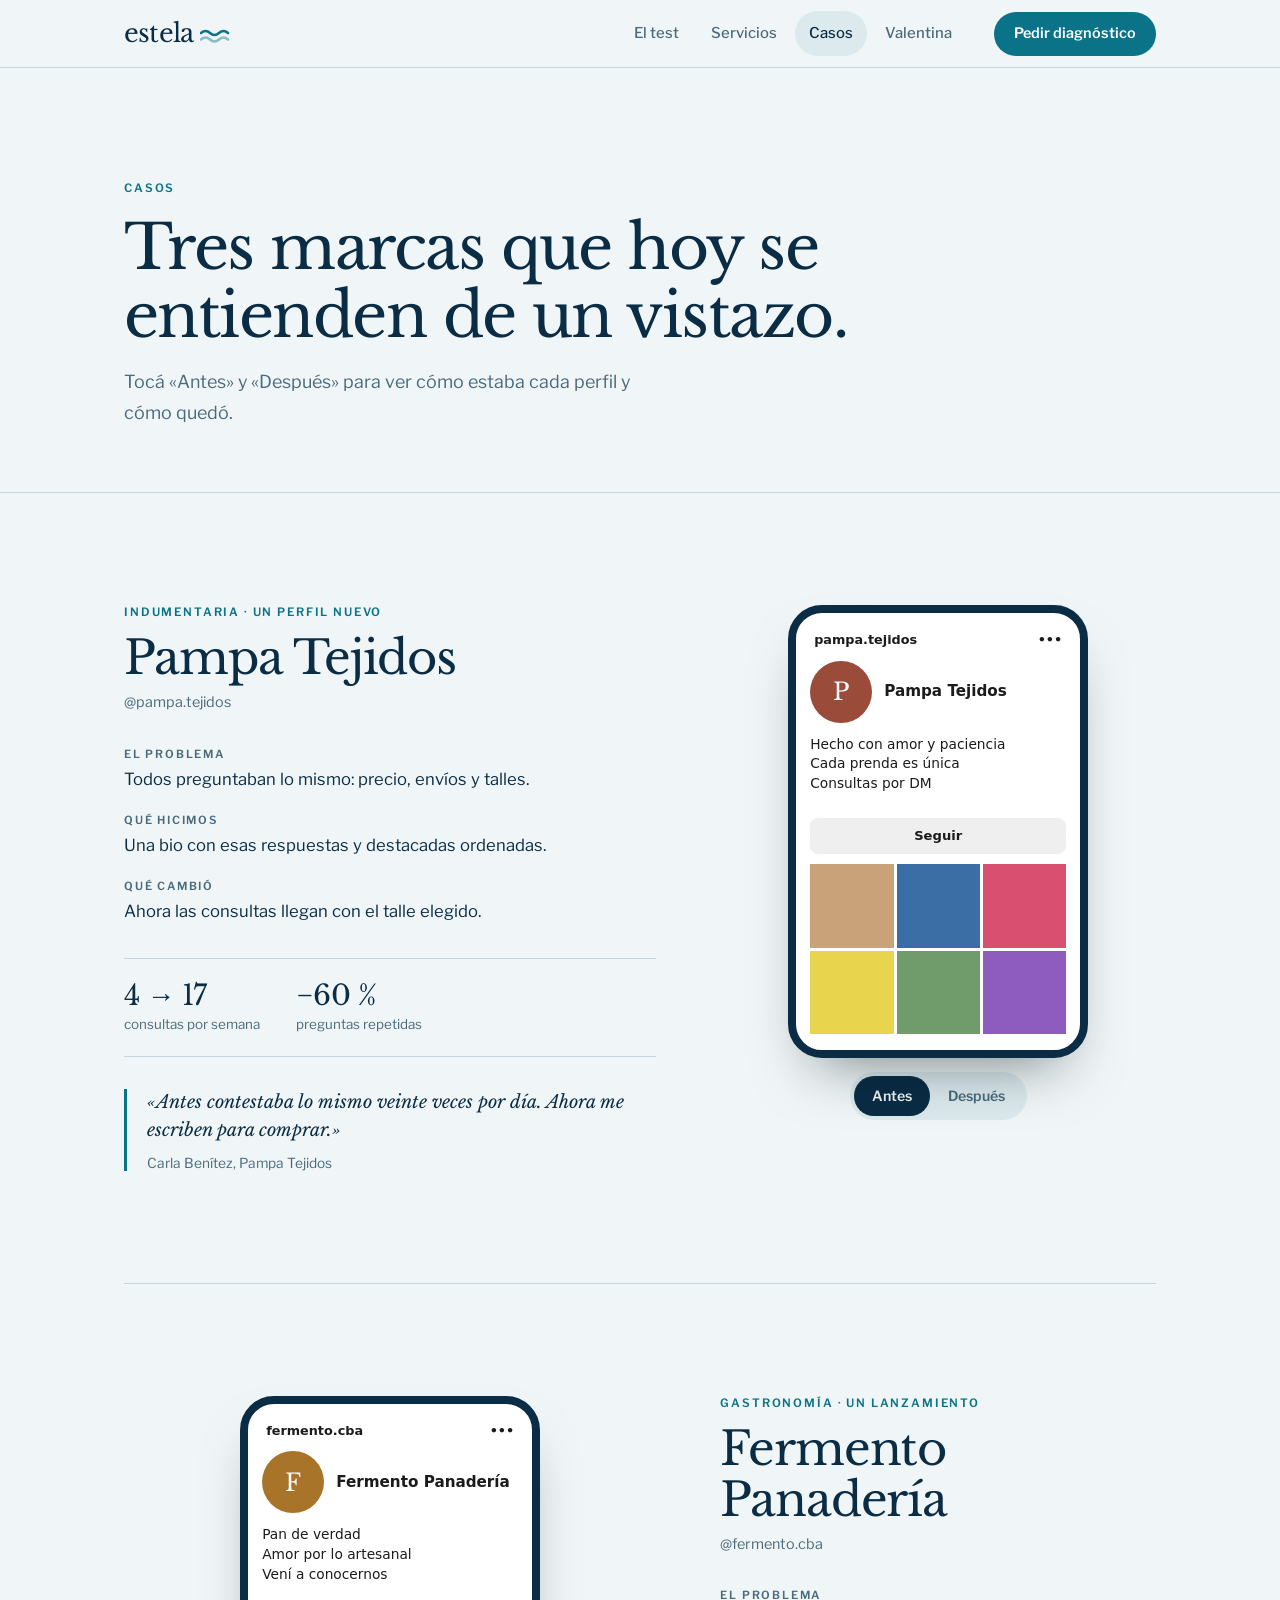
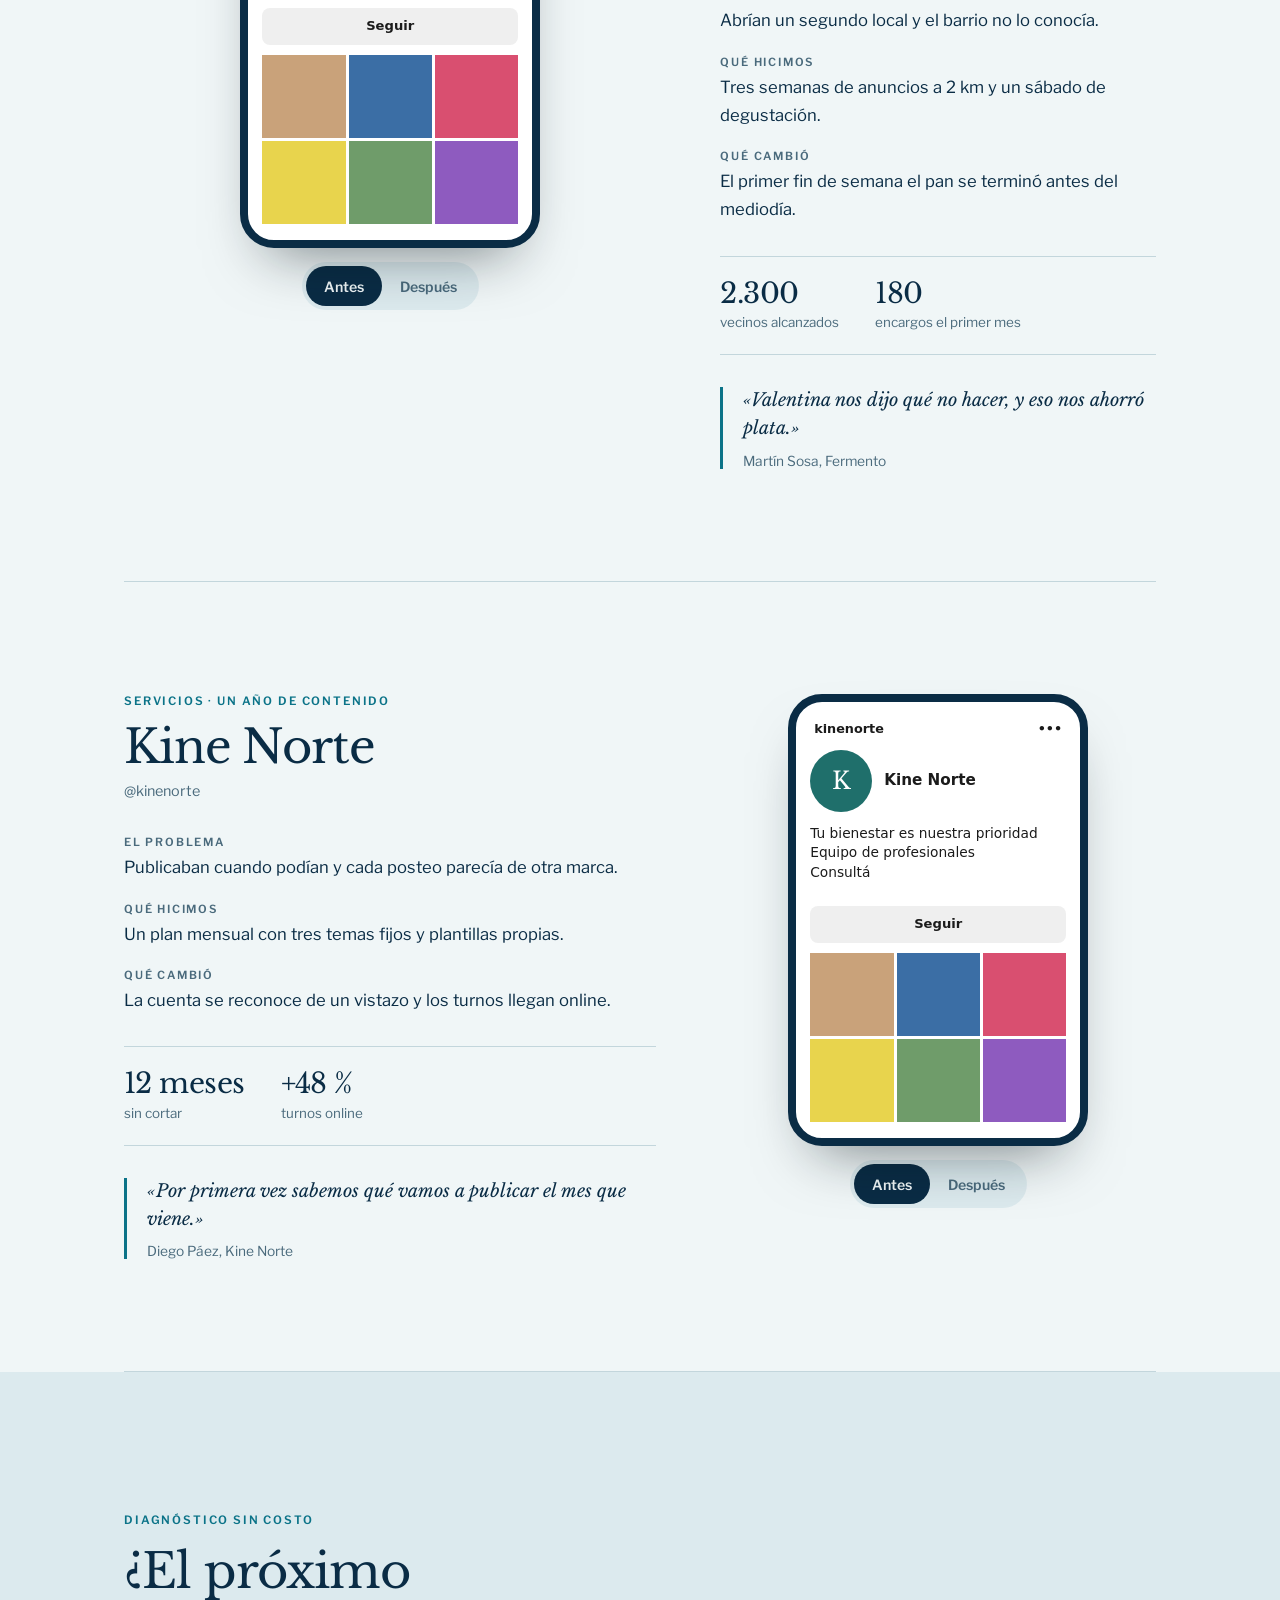
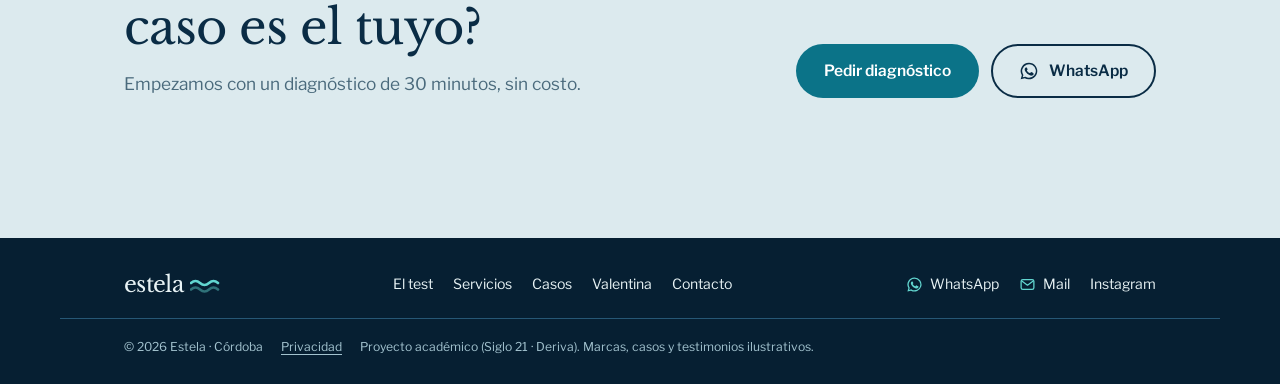
==== commit f57c0545: "Tipografía clásica, menos texto y más aire - Libre Baskerville para títulos y Libre Franklin para te" ====
--- a/casos.html
+++ b/casos.html
@@ -15,8 +15,8 @@
 <link rel="icon" href="favicon.svg" type="image/svg+xml">
 <link rel="preconnect" href="https://fonts.googleapis.com">
 <link rel="preconnect" href="https://fonts.gstatic.com" crossorigin>
-<link rel="stylesheet" href="https://fonts.googleapis.com/css2?family=Instrument+Sans:wght@400;500;600;700&family=Instrument+Serif:ital@0;1&family=IBM+Plex+Mono:wght@400;500&display=swap">
-<link rel="stylesheet" href="css/estela.css">
+<link rel="stylesheet" href="https://fonts.googleapis.com/css2?family=Libre+Baskerville:ital,wght@0,400;0,700;1,400&family=Libre+Franklin:wght@400;500;600;700&display=swap">
+<link rel="stylesheet" href="css/estela.css?v=20261028a">
 </head>
 <body>
 <a class="saltar" href="#principal">Saltar al contenido</a>
@@ -42,24 +42,23 @@
   <div class="ancho">
     <p class="ceja">Casos</p>
     <h1>Tres marcas que hoy se entienden de un vistazo.</h1>
-    <p class="intro">Cada caso cuenta el problema, qué hicimos y qué cambió. Tocá «Antes» y «Después» para ver cómo estaba el perfil y cómo quedó.</p>
+    <p class="intro">Tocá «Antes» y «Después» para ver cómo estaba cada perfil y cómo quedó.</p>
   </div>
 </section>
 <div class="ancho">
   
     <article class="caso" id="pampa">
       <div class="caso-txt aparece">
-        <p class="rubro">Indumentaria · Antes y después de un perfil</p>
+        <p class="rubro">Indumentaria · Un perfil nuevo</p>
         <h2>Pampa Tejidos</h2>
         <p class="cuenta">@pampa.tejidos</p>
-        <p class="intro" style="margin-top:22px;color:var(--tinta);font-weight:500">Sweaters tejidos a mano que se vendían bien, pero con un perfil que no respondía nada.</p>
         <div class="tramos">
-          <div><h3>El problema</h3><p>Tenía seguidores, pero las consultas eran siempre las mismas: «¿cuánto sale?», «¿hacen envíos?», «¿qué talles tienen?». La bio hablaba de amor y paciencia, y no de lo que el cliente necesitaba saber.</p></div>
-          <div><h3>Qué hicimos</h3><p>Reescribimos la bio con lo que el cliente pregunta primero, ordenamos las destacadas en Talles, Envíos y Cómo pedir, y fijamos un catálogo con precios.</p></div>
-          <div><h3>Qué cambió</h3><p>Las preguntas repetidas casi desaparecieron y las consultas que llegan ya vienen con el talle elegido.</p></div>
+          <div><h3>El problema</h3><p>Todos preguntaban lo mismo: precio, envíos y talles.</p></div>
+          <div><h3>Qué hicimos</h3><p>Una bio con esas respuestas y destacadas ordenadas.</p></div>
+          <div><h3>Qué cambió</h3><p>Ahora las consultas llegan con el talle elegido.</p></div>
         </div>
-        <div class="cifra"><div><b>4 → 17</b>consultas por semana</div><div><b>−60 %</b>preguntas repetidas</div><div><b>6 semanas</b>de trabajo</div></div>
-        <blockquote>«Antes contestaba lo mismo veinte veces por día. Ahora me escriben para comprar.»<cite>Carla Benítez, dueña de Pampa Tejidos</cite></blockquote>
+        <div class="cifra"><div><b>4 → 17</b>consultas por semana</div><div><b>−60 %</b>preguntas repetidas</div></div>
+        <blockquote>«Antes contestaba lo mismo veinte veces por día. Ahora me escriben para comprar.»<cite>Carla Benítez, Pampa Tejidos</cite></blockquote>
       </div>
       <div class="escenario">
         <div class="telefono" data-perfil="pampa" data-vista="antes"></div>
@@ -69,17 +68,16 @@
   
     <article class="caso" id="fermento">
       <div class="caso-txt aparece">
-        <p class="rubro">Gastronomía · Una campaña de lanzamiento</p>
+        <p class="rubro">Gastronomía · Un lanzamiento</p>
         <h2>Fermento Panadería</h2>
         <p class="cuenta">@fermento.cba</p>
-        <p class="intro" style="margin-top:22px;color:var(--tinta);font-weight:500">Una panadería de masa madre que abría su segundo local, en un barrio donde nadie la conocía.</p>
         <div class="tramos">
-          <div><h3>El problema</h3><p>El local nuevo estaba a doce cuadras del primero y los vecinos no sabían que existía. El perfil seguía hablando del local viejo.</p></div>
-          <div><h3>Qué hicimos</h3><p>Una campaña de tres semanas: anuncios en Instagram para quienes viven a menos de 2 km, historias con la cuenta regresiva y un sábado de degustación con encargos por WhatsApp.</p></div>
-          <div><h3>Qué cambió</h3><p>El primer fin de semana el pan se terminó antes del mediodía, y los encargos por WhatsApp se volvieron la forma habitual de pedir.</p></div>
+          <div><h3>El problema</h3><p>Abrían un segundo local y el barrio no lo conocía.</p></div>
+          <div><h3>Qué hicimos</h3><p>Tres semanas de anuncios a 2 km y un sábado de degustación.</p></div>
+          <div><h3>Qué cambió</h3><p>El primer fin de semana el pan se terminó antes del mediodía.</p></div>
         </div>
-        <div class="cifra"><div><b>2.300</b>vecinos alcanzados</div><div><b>180</b>encargos el primer mes</div><div><b>$95.000</b>de inversión en anuncios</div></div>
-        <blockquote>«Valentina nos dijo qué no hacer, y eso nos ahorró plata. El local nuevo arrancó con fila.»<cite>Martín Sosa, socio de Fermento</cite></blockquote>
+        <div class="cifra"><div><b>2.300</b>vecinos alcanzados</div><div><b>180</b>encargos el primer mes</div></div>
+        <blockquote>«Valentina nos dijo qué no hacer, y eso nos ahorró plata.»<cite>Martín Sosa, Fermento</cite></blockquote>
       </div>
       <div class="escenario">
         <div class="telefono" data-perfil="fermento" data-vista="antes"></div>
@@ -89,17 +87,16 @@
   
     <article class="caso" id="kine">
       <div class="caso-txt aparece">
-        <p class="rubro">Servicios · Un año de contenido ordenado</p>
+        <p class="rubro">Servicios · Un año de contenido</p>
         <h2>Kine Norte</h2>
         <p class="cuenta">@kinenorte</p>
-        <p class="intro" style="margin-top:22px;color:var(--tinta);font-weight:500">Un consultorio de kinesiología que publicaba cuando podía, y se notaba.</p>
         <div class="tramos">
-          <div><h3>El problema</h3><p>Cada publicación parecía de una marca distinta y pasaban semanas sin novedades. Los turnos seguían llegando por teléfono, en horario de atención.</p></div>
-          <div><h3>Qué hicimos</h3><p>Un plan mensual de 12 publicaciones con tres temas fijos (lesiones comunes, ejercicios y el equipo), plantillas propias y una reunión de 20 minutos por mes.</p></div>
-          <div><h3>Qué cambió</h3><p>La cuenta se reconoce de un vistazo y la reserva online pasó a ser la forma principal de pedir turno.</p></div>
+          <div><h3>El problema</h3><p>Publicaban cuando podían y cada posteo parecía de otra marca.</p></div>
+          <div><h3>Qué hicimos</h3><p>Un plan mensual con tres temas fijos y plantillas propias.</p></div>
+          <div><h3>Qué cambió</h3><p>La cuenta se reconoce de un vistazo y los turnos llegan online.</p></div>
         </div>
-        <div class="cifra"><div><b>12 meses</b>sin cortar</div><div><b>+48 %</b>turnos online</div><div><b>1 página</b>de informe por mes</div></div>
-        <blockquote>«Por primera vez sabemos qué vamos a publicar el mes que viene.»<cite>Diego Páez, kinesiólogo de Kine Norte</cite></blockquote>
+        <div class="cifra"><div><b>12 meses</b>sin cortar</div><div><b>+48 %</b>turnos online</div></div>
+        <blockquote>«Por primera vez sabemos qué vamos a publicar el mes que viene.»<cite>Diego Páez, Kine Norte</cite></blockquote>
       </div>
       <div class="escenario">
         <div class="telefono" data-perfil="kine" data-vista="antes"></div>
@@ -108,52 +105,39 @@
     </article>
 </div>
 
-<section class="seccion" style="background:var(--espuma-2)">
+<section class="seccion llamado-sec">
   <div class="ancho llamado">
     <div>
       <p class="ceja">Diagnóstico sin costo</p>
-      <h2>¿Querés que el próximo caso sea el tuyo?</h2>
-      <p class="intro" style="margin-top:16px">Empezamos con un diagnóstico de 30 minutos, sin costo.</p>
+      <h2>¿El próximo caso es el tuyo?</h2>
+      <p class="intro">Empezamos con un diagnóstico de 30 minutos, sin costo.</p>
     </div>
     <div class="acciones">
       <a class="btn btn-primario" href="contacto.html" data-origen="Casos">Pedir diagnóstico</a>
-      <a class="btn btn-borde" data-wa="Hola Estela, vi la web y quiero hacer una consulta." href="contacto.html"><svg viewBox="0 0 24 24" aria-hidden="true"><path fill="currentColor" d="M12 2a10 10 0 0 0-8.6 15.1L2 22l5-1.3A10 10 0 1 0 12 2Zm0 18.2a8.2 8.2 0 0 1-4.2-1.2l-.3-.2-3 .8.8-2.9-.2-.3A8.2 8.2 0 1 1 12 20.2Zm4.5-6.1c-.2-.1-1.5-.7-1.7-.8s-.4-.1-.6.1-.7.8-.8 1-.3.2-.5.1a6.7 6.7 0 0 1-3.3-2.9c-.3-.4.3-.4.7-1.3.1-.2 0-.3 0-.4l-.8-1.8c-.2-.5-.4-.4-.6-.4h-.5a1 1 0 0 0-.7.3 3 3 0 0 0-.9 2.2 5.1 5.1 0 0 0 1.1 2.7 11.7 11.7 0 0 0 4.5 4c1.7.7 2.3.8 3.2.6a2.7 2.7 0 0 0 1.8-1.3 2.2 2.2 0 0 0 .2-1.3c-.1-.1-.2-.2-.5-.3Z"/></svg>Escribir por WhatsApp</a>
+      <a class="btn btn-borde" data-wa="Hola Estela, vi la web y quiero hacer una consulta." href="contacto.html"><svg viewBox="0 0 24 24" aria-hidden="true"><path fill="currentColor" d="M12 2a10 10 0 0 0-8.6 15.1L2 22l5-1.3A10 10 0 1 0 12 2Zm0 18.2a8.2 8.2 0 0 1-4.2-1.2l-.3-.2-3 .8.8-2.9-.2-.3A8.2 8.2 0 1 1 12 20.2Zm4.5-6.1c-.2-.1-1.5-.7-1.7-.8s-.4-.1-.6.1-.7.8-.8 1-.3.2-.5.1a6.7 6.7 0 0 1-3.3-2.9c-.3-.4.3-.4.7-1.3.1-.2 0-.3 0-.4l-.8-1.8c-.2-.5-.4-.4-.6-.4h-.5a1 1 0 0 0-.7.3 3 3 0 0 0-.9 2.2 5.1 5.1 0 0 0 1.1 2.7 11.7 11.7 0 0 0 4.5 4c1.7.7 2.3.8 3.2.6a2.7 2.7 0 0 0 1.8-1.3 2.2 2.2 0 0 0 .2-1.3c-.1-.1-.2-.2-.5-.3Z"/></svg>WhatsApp</a>
     </div>
   </div>
 </section>
 </main>
 <footer class="pie">
-  <div class="ancho">
-    <div class="pie-grilla">
-      <div>
-        <a class="logo" href="index.html" aria-label="Estela, inicio">estela<svg width="30" height="14" viewBox="0 0 30 14" aria-hidden="true"><path d="M1 4 Q5.5 0 10 4 T19 4 T28 4" fill="none" stroke="#62D6D0" stroke-width="2.6" stroke-linecap="round"/><path d="M1 10.5 Q5.5 6.5 10 10.5 T19 10.5 T28 10.5" fill="none" stroke="#62D6D0" stroke-width="2.6" stroke-linecap="round" opacity=".45"/></svg></a>
-        <p style="margin-top:14px;max-width:36ch">Comunicación para emprendimientos y PyMEs. Ordenamos lo que tu marca dice para que se entienda en tres segundos.</p>
-        <p class="coord">31°25′ S · 64°11′ O · <span data-dato="ciudad">Córdoba</span>, Argentina</p>
-      </div>
-      <div>
-        <h2>Páginas</h2>
-        <ul>
-          <li><a href="test.html">El test de 3 segundos</a></li>
-          <li><a href="servicios.html">Servicios y precios</a></li>
-          <li><a href="casos.html">Casos</a></li>
-          <li><a href="valentina.html">Quién está detrás</a></li>
-          <li><a href="contacto.html">Pedir diagnóstico</a></li>
-        </ul>
-      </div>
-      <div>
-        <h2>Contacto</h2>
-        <ul>
-          <li><a data-wa href="contacto.html">WhatsApp · <span data-dato="wa-num">388 437-7035</span></a></li>
-          <li><a data-mail href="contacto.html" data-dato="mail-txt">Mail</a></li>
-          <li><a data-ig href="#">Instagram</a></li>
-          <li><a href="privacidad.html">Política de privacidad</a></li>
-        </ul>
-      </div>
+  <div class="ancho pie-fila">
+    <a class="logo" href="index.html" aria-label="Estela, inicio">estela<svg width="30" height="14" viewBox="0 0 30 14" aria-hidden="true"><path d="M1 4 Q5.5 0 10 4 T19 4 T28 4" fill="none" stroke="#62D6D0" stroke-width="2.6" stroke-linecap="round"/><path d="M1 10.5 Q5.5 6.5 10 10.5 T19 10.5 T28 10.5" fill="none" stroke="#62D6D0" stroke-width="2.6" stroke-linecap="round" opacity=".45"/></svg></a>
+    <nav class="pie-links" aria-label="Páginas">
+      <a href="test.html">El test</a><a href="servicios.html">Servicios</a><a href="casos.html">Casos</a><a href="valentina.html">Valentina</a><a href="contacto.html">Contacto</a>
+    </nav>
+    <div class="pie-contacto">
+      <a data-wa href="contacto.html"><svg viewBox="0 0 24 24" aria-hidden="true"><path fill="currentColor" d="M12 2a10 10 0 0 0-8.6 15.1L2 22l5-1.3A10 10 0 1 0 12 2Zm0 18.2a8.2 8.2 0 0 1-4.2-1.2l-.3-.2-3 .8.8-2.9-.2-.3A8.2 8.2 0 1 1 12 20.2Zm4.5-6.1c-.2-.1-1.5-.7-1.7-.8s-.4-.1-.6.1-.7.8-.8 1-.3.2-.5.1a6.7 6.7 0 0 1-3.3-2.9c-.3-.4.3-.4.7-1.3.1-.2 0-.3 0-.4l-.8-1.8c-.2-.5-.4-.4-.6-.4h-.5a1 1 0 0 0-.7.3 3 3 0 0 0-.9 2.2 5.1 5.1 0 0 0 1.1 2.7 11.7 11.7 0 0 0 4.5 4c1.7.7 2.3.8 3.2.6a2.7 2.7 0 0 0 1.8-1.3 2.2 2.2 0 0 0 .2-1.3c-.1-.1-.2-.2-.5-.3Z"/></svg><span>WhatsApp</span></a>
+      <a data-mail href="contacto.html"><svg viewBox="0 0 24 24" aria-hidden="true" fill="none" stroke="currentColor" stroke-width="1.8" stroke-linecap="round" stroke-linejoin="round"><rect x="3" y="5" width="18" height="14" rx="2.5"/><path d="m4 7 8 6 8-6"/></svg><span>Mail</span></a>
+      <a data-ig href="#"><span>Instagram</span></a>
     </div>
-    <div class="nota"><span>© <span data-anio>2026</span> Estela</span><span>Proyecto académico · Marketing Digital, Universidad Siglo 21 · Grupo Deriva. Las marcas, los casos y los testimonios son ilustrativos.</span></div>
+  </div>
+  <div class="ancho pie-nota">
+    <span>© <span data-anio>2026</span> Estela · <span data-dato="ciudad">Córdoba</span></span>
+    <a href="privacidad.html">Privacidad</a>
+    <span>Proyecto académico (Siglo 21 · Deriva). Marcas, casos y testimonios ilustrativos.</span>
   </div>
 </footer>
-<script src="js/datos.js"></script>
-<script src="js/estela.js"></script>
+<script src="js/datos.js?v=20261028a"></script>
+<script src="js/estela.js?v=20261028a"></script>
 </body>
 </html>
--- a/css/estela.css
+++ b/css/estela.css
@@ -1,76 +1,75 @@
 /* Estela · comunicación para emprendimientos y PyMEs
    Carta náutica de noche: el acento es la luz de la baliza.
+   Tipografía clásica: Libre Baskerville (títulos) + Libre Franklin (texto y etiquetas).
    El acento cambia según el fondo con --baliza (se redefine en .oscuro). */
 :root{
   --mar:#0A2C45; --mar-2:#103F5E; --mar-3:#061F32;
   --espuma:#F0F6F7; --espuma-2:#DCEAEE;
   --baliza:#0B7388; --baliza-hover:#095D6F; --on-baliza:#FFFFFF;
-  --tinta:#0A2C45; --tinta-suave:#44667A;
-  --sobre-mar:#E8F3F5; --sobre-mar-suave:#9DBFCC;
+  --tinta:#0A2C45; --tinta-suave:#4A6A7C;
+  --sobre-mar:#E8F3F5; --sobre-mar-suave:#A3C3CF;
   --linea:#C3D6DC; --linea-mar:#265775; --ok:#1F7A52;
   --luz:#62D6D0;
-  --display:"Instrument Serif",Georgia,"Times New Roman",serif;
-  --cuerpo:"Instrument Sans",system-ui,-apple-system,"Segoe UI",sans-serif;
-  --mono:"IBM Plex Mono",ui-monospace,Menlo,monospace;
+  --display:"Libre Baskerville",Baskerville,Georgia,serif;
+  --cuerpo:"Libre Franklin","Franklin Gothic",system-ui,-apple-system,"Segoe UI",sans-serif;
+  --etiqueta:var(--cuerpo);
   --ease:cubic-bezier(.2,.7,.2,1);
   --cab:68px;
   color-scheme:light;
 }
 .oscuro{--baliza:#62D6D0;--baliza-hover:#8CE6E1;--on-baliza:#0A2C45;background:var(--mar);color:var(--sobre-mar)}
-.hondo{background:var(--mar-3)}
 
 *,*::before,*::after{box-sizing:border-box}
 html{scroll-behavior:smooth;-webkit-text-size-adjust:100%;font-synthesis:none}
-body{margin:0;background:var(--espuma);color:var(--tinta);font:400 17px/1.6 var(--cuerpo);-webkit-font-smoothing:antialiased}
-h1,h2,h3,h4{font-family:var(--display);font-weight:400;margin:0;letter-spacing:-.01em;text-wrap:balance}
+body{margin:0;background:var(--espuma);color:var(--tinta);font:400 17px/1.7 var(--cuerpo);-webkit-font-smoothing:antialiased}
+h1,h2,h3,h4{font-family:var(--display);font-weight:400;margin:0;letter-spacing:-.015em;text-wrap:balance}
 p{margin:0}
 a{color:inherit}
 img,svg{display:block;max-width:100%}
 :focus-visible{outline:3px solid var(--baliza);outline-offset:3px;border-radius:6px}
-.ancho{width:100%;max-width:1180px;margin-inline:auto;padding-inline:max(20px,4vw)}
-.sr{position:absolute;width:1px;height:1px;overflow:hidden;clip:rect(0 0 0 0);white-space:nowrap}
+.ancho{width:100%;max-width:1160px;margin-inline:auto;padding-inline:max(22px,5vw)}
+.saltar{position:absolute;left:12px;top:-80px;z-index:100;background:var(--mar);color:#fff;padding:12px 16px;border-radius:10px;text-decoration:none;font-weight:600}
+.saltar:focus{top:12px}
 
 /* navegación entre páginas: la cabecera queda quieta y el contenido cambia suave */
 @view-transition{navigation:auto}
 ::view-transition-old(root),::view-transition-new(root){animation-duration:.32s}
 
 /* etiquetas y botones */
-.ceja{font:500 .74rem/1.3 var(--mono);letter-spacing:.12em;text-transform:uppercase;color:var(--baliza)}
-.btn{display:inline-flex;align-items:center;justify-content:center;gap:10px;min-height:52px;padding:15px 24px;border-radius:999px;
-  border:2px solid transparent;font:600 1rem/1 var(--cuerpo);text-decoration:none;cursor:pointer;transition:background .18s,color .18s,transform .18s var(--ease)}
+.ceja{font:600 .72rem/1.4 var(--etiqueta);letter-spacing:.16em;text-transform:uppercase;color:var(--baliza)}
+.btn{display:inline-flex;align-items:center;justify-content:center;gap:10px;min-height:52px;padding:15px 26px;border-radius:999px;
+  border:2px solid transparent;font:600 .97rem/1 var(--cuerpo);text-decoration:none;cursor:pointer;transition:background .18s,color .18s,transform .18s var(--ease)}
 .btn:active{transform:translateY(1px)}
 .btn-primario{background:var(--baliza);color:var(--on-baliza)}
 .btn-primario:hover{background:var(--baliza-hover)}
 .btn-borde{border-color:currentColor;background:transparent;color:inherit}
 .btn-borde:hover{background:var(--tinta);border-color:var(--tinta);color:var(--espuma)}
 .oscuro .btn-borde:hover{background:var(--sobre-mar);border-color:var(--sobre-mar);color:var(--mar)}
-.btn.chico{min-height:44px;padding:11px 18px;font-size:.92rem}
+.btn.chico{min-height:44px;padding:11px 18px;font-size:.9rem}
 .btn svg{width:20px;height:20px;flex:none}
 .enlace{font-weight:600;text-decoration:underline;text-decoration-thickness:2px;text-underline-offset:4px;text-decoration-color:var(--baliza)}
 .enlace:hover{color:var(--baliza)}
+.icono{width:34px;height:34px;color:var(--baliza)}
 
 /* la idea clave va en cursiva, con el color de la luz */
-.ola{font-style:italic;color:var(--baliza);white-space:nowrap}
+.ola{font-style:italic;color:var(--baliza)}
 
 /* ---------- cabecera ---------- */
 .cab{position:sticky;top:0;z-index:50;height:var(--cab);background:rgba(240,246,247,.92);backdrop-filter:blur(10px);-webkit-backdrop-filter:blur(10px);
   border-bottom:1px solid var(--linea);view-transition-name:cabecera}
 .cab .ancho{height:100%;display:flex;align-items:center;gap:28px}
-.logo{display:inline-flex;align-items:center;gap:6px;font:400 2.3rem/1 var(--display);letter-spacing:-.015em;text-decoration:none;color:var(--tinta)}
-.logo svg{margin-top:6px}
+.logo{display:inline-flex;align-items:center;gap:7px;font:400 1.6rem/1 var(--display);letter-spacing:-.03em;text-decoration:none;color:var(--tinta)}
+.logo svg{margin-top:4px}
 .nav{display:flex;gap:4px;margin-left:auto}
-.nav a{padding:10px 14px;border-radius:999px;font-weight:500;font-size:.95rem;text-decoration:none;color:var(--tinta-suave);transition:color .15s,background .15s}
-.nav a:hover{color:var(--tinta);background:var(--espuma-2)}
-.nav a[aria-current="page"]{color:var(--tinta);background:var(--espuma-2)}
+.nav a{padding:10px 14px;border-radius:999px;font-weight:500;font-size:.93rem;text-decoration:none;color:var(--tinta-suave);transition:color .15s,background .15s}
+.nav a:hover,.nav a[aria-current="page"]{color:var(--tinta);background:var(--espuma-2)}
 .menu-btn{display:none;margin-left:auto;min-height:44px;padding:0 16px;border:1.5px solid var(--tinta);border-radius:999px;background:transparent;
   font:600 .9rem var(--cuerpo);color:var(--tinta);cursor:pointer}
-.menu-movil{position:absolute;left:0;right:0;top:var(--cab);background:var(--espuma);border-bottom:1px solid var(--linea);padding:10px max(20px,4vw) 22px;
+.menu-movil{position:absolute;left:0;right:0;top:var(--cab);background:var(--espuma);border-bottom:1px solid var(--linea);padding:10px max(22px,5vw) 22px;
   box-shadow:0 20px 30px -20px rgba(6,31,50,.35)}
 .menu-movil[hidden]{display:none}
-.menu-movil a:not(.btn){display:block;padding:14px 4px;border-bottom:1px solid var(--linea);font:400 1.85rem var(--display);letter-spacing:-.01em;text-decoration:none}
+.menu-movil a:not(.btn){display:block;padding:14px 4px;border-bottom:1px solid var(--linea);font:400 1.35rem var(--display);text-decoration:none}
 .menu-movil a[aria-current="page"]{color:var(--baliza)}
-.saltar{position:absolute;left:12px;top:-80px;z-index:100;background:var(--mar);color:#fff;padding:12px 16px;border-radius:10px;text-decoration:none;font-weight:600}
-.saltar:focus{top:12px}
 .menu-movil .btn{margin-top:18px;width:100%}
 @media (max-width:900px){
   .nav,.cab .ancho > .btn{display:none}
@@ -83,104 +82,125 @@
 .faro::before{content:"";position:absolute;inset:0;z-index:2;pointer-events:none;
   background:linear-gradient(90deg,var(--mar-3) 0%,rgba(6,31,50,.92) 34%,rgba(6,31,50,0) 58%)}
 .faro .ancho{position:relative;z-index:3;padding-block:64px}
-.faro-txt{max-width:640px}
-.faro h1{font:400 clamp(3.5rem,8.2vw,7.6rem)/.92 var(--display);letter-spacing:-.02em;margin:18px 0 26px;color:#fff}
-.faro .bajada{font-size:1.18rem;line-height:1.55;max-width:38ch;color:var(--sobre-mar-suave)}
-.faro .acciones{display:flex;flex-wrap:wrap;gap:12px;margin-top:34px}
-.faro .chica{margin-top:18px;font:400 .8rem/1.4 var(--mono);color:var(--sobre-mar-suave)}
-
-.mar-frases{position:absolute;z-index:1;right:0;top:0;bottom:0;width:64%;--ox:calc(100% - 64px);--oy:calc(100% - 75px);--ac:0deg;--av:0deg}
+.faro-txt{max-width:620px}
+.faro h1{font:400 clamp(2.6rem,5.4vw,4.9rem)/1.08 var(--display);letter-spacing:-.025em;margin:20px 0 34px;color:#fff}
+.faro .acciones{display:flex;flex-wrap:wrap;gap:12px}
+.faro .chica{margin-top:20px;font-size:.84rem;color:var(--sobre-mar-suave)}
+
+.mar-frases{position:absolute;z-index:1;right:0;top:0;bottom:0;width:64%;--ox:calc(100% - 64px);--oy:calc(100% - 75px);--ac:0deg;--av:0deg;--px:44%;--py:36%}
 .capa{position:absolute;inset:0}
-/* una sola bio por vez, grande: vaga en mono, clara en la tipografía de la marca */
-.mar-frases{--px:42%;--py:36%}
 .frase{position:absolute;left:var(--px);top:var(--py);margin:0}
-.vagas .frase{max-width:15ch;font:400 clamp(1.05rem,1.55vw,1.45rem)/1.4 var(--mono);color:var(--sobre-mar-suave);opacity:.8}
-.claras .frase{max-width:12ch;font:400 clamp(2.2rem,3.7vw,3.7rem)/1 var(--display);letter-spacing:-.01em;color:#fff}
-.muestra-ceja{position:absolute;z-index:2;left:var(--px);top:calc(var(--py) - 2.4rem);margin:0;font:500 .72rem var(--mono);letter-spacing:.14em;text-transform:uppercase;color:var(--luz)}
+.vagas .frase{max-width:16ch;font:400 clamp(1rem,1.4vw,1.3rem)/1.45 var(--cuerpo);color:var(--sobre-mar-suave);opacity:.85}
+.claras .frase{max-width:14ch;font:400 clamp(1.6rem,2.5vw,2.4rem)/1.18 var(--display);letter-spacing:-.02em;color:#fff}
+.muestra-ceja{position:absolute;z-index:2;left:var(--px);top:calc(var(--py) - 2.4rem);margin:0;font:600 .7rem var(--etiqueta);letter-spacing:.16em;text-transform:uppercase;color:var(--luz)}
 .muestra-n{margin-left:.7em;color:var(--sobre-mar-suave)}
-/* lo que la luz ya barrió se ve claro; lo que falta barrer sigue vago */
+/* lo que la luz ya cruzó se ve claro; lo que falta sigue vago */
 .claras{-webkit-mask:conic-gradient(from 270deg at var(--ox) var(--oy),#000 calc(var(--ac) - 1deg),transparent var(--ac));
   mask:conic-gradient(from 270deg at var(--ox) var(--oy),#000 calc(var(--ac) - 1deg),transparent var(--ac));transition:opacity .7s}
 .vagas{-webkit-mask:conic-gradient(from 270deg at var(--ox) var(--oy),transparent calc(var(--av) - 1deg),#000 calc(var(--av) + 4deg));
   mask:conic-gradient(from 270deg at var(--ox) var(--oy),transparent calc(var(--av) - 1deg),#000 calc(var(--av) + 4deg));transition:opacity .7s}
 .haz{background:conic-gradient(from 270deg at var(--ox) var(--oy),transparent calc(var(--ac) - 22deg),rgba(98,214,208,.10) calc(var(--ac) - 6deg),
-  rgba(205,248,245,.30) var(--ac),transparent calc(var(--ac) + .6deg));opacity:var(--haz,0);transition:opacity .5s}
+  rgba(205,248,245,.30) var(--ac),transparent calc(var(--ac) + .6deg));opacity:var(--haz,0);transition:opacity .6s;
+  -webkit-mask:radial-gradient(circle at var(--ox) var(--oy),#000 0,#000 var(--r1,60%),transparent var(--r2,95%));
+  mask:radial-gradient(circle at var(--ox) var(--oy),#000 0,#000 var(--r1,60%),transparent var(--r2,95%))}
 .torre{position:absolute;right:max(40px,6%);bottom:0;width:clamp(48px,4.4vw,78px);height:auto;overflow:visible}
 .torre .lampara{transform-box:fill-box;transform-origin:center}
 .faro.encendido .torre .lampara{animation:destello 3s steps(1) infinite}
 @keyframes destello{0%,8%{opacity:1}9%,100%{opacity:.45}}
-.lectura{position:absolute;right:calc(max(40px,6%) + clamp(64px,5.6vw,100px));bottom:30px;text-align:right;font:500 .74rem/1.5 var(--mono);letter-spacing:.06em;color:var(--sobre-mar-suave)}
-.lectura b{display:block;font:400 1.4rem/1.15 var(--display);letter-spacing:0;color:#fff;text-transform:none}
-.olas-pie{position:absolute;left:0;right:0;bottom:0;height:60px;z-index:1;opacity:.5}
+/* el estado se apoya justo encima de la primera ola, como si fuera su subrayado */
+.lectura{position:absolute;right:calc(max(40px,6%) + clamp(64px,5.6vw,100px));bottom:44px;margin:0;text-align:right}
+.lectura b{display:block;font:400 italic 1.15rem/1.2 var(--display);color:#fff}
+.olas-pie{position:absolute;left:0;right:0;bottom:0;width:100%;max-width:none;height:60px;z-index:0;opacity:.85}
 
 @media (max-width:900px){
   .faro{min-height:0;justify-content:flex-start}
   .faro::before{display:none}
   .faro .ancho{padding-block:44px 8px}
-  .mar-frases{position:relative;width:100%;flex:none}
-  .mar-frases{--px:6%;--py:20%;height:320px}
-  .claras .frase{max-width:11ch;font-size:1.8rem}
+  .faro .ceja{font-size:.64rem;letter-spacing:.09em}
+  .ceja-ciudad{display:block}
+  .ceja-ciudad .sep{display:none}
+  .mar-frases{position:relative;width:100%;flex:none;--ox:calc(100% - 38px);--px:6%;--py:17%;height:340px}
+  .claras .frase{max-width:13ch;font-size:1.55rem}
   .vagas .frase{font-size:1rem}
   .torre{right:18px;width:46px}
-  .mar-frases{--ox:calc(100% - 38px)}
-  .lectura{right:76px;bottom:20px}
-}
-
-/* ---------- regla de los tres segundos ---------- */
-.seccion{padding-block:clamp(72px,10vw,120px)}
-.titulo{font:400 clamp(2.5rem,5.4vw,4.2rem)/1 var(--display);letter-spacing:-.015em;margin:14px 0 18px;max-width:20ch}
-.intro{font-size:1.1rem;color:var(--tinta-suave);max-width:52ch}
+  .lectura{right:80px;bottom:44px}
+}
+
+/* ---------- secciones ---------- */
+.seccion{padding-block:clamp(84px,11vw,140px)}
+.titulo{font:400 clamp(1.9rem,3.6vw,2.9rem)/1.15 var(--display);letter-spacing:-.02em;margin:16px 0 0;max-width:22ch}
+.intro{font-size:1.08rem;line-height:1.7;color:var(--tinta-suave);max-width:46ch;margin-top:18px}
 .oscuro .intro{color:var(--sobre-mar-suave)}
-.regla{margin-top:56px;position:relative;--avance:0}
-.regla-linea{position:relative;height:2px;background:var(--linea)}
-.regla-linea i{position:absolute;inset:0;background:var(--baliza);transform-origin:0 50%;transform:scaleX(0)}
-.regla.corre .regla-linea i{transform:scaleX(1);transition:transform 3s linear}
-.regla-pasos{list-style:none;padding:0;margin-bottom:0;display:grid;grid-template-columns:repeat(4,1fr);margin-top:-7px}
-.paso{position:relative;padding-right:18px}
-.paso::before{content:"";display:block;width:12px;height:12px;border-radius:50%;background:var(--espuma);border:2px solid var(--linea);margin-bottom:16px;transition:background .2s,border-color .2s}
-.regla.corre .paso::before{animation:prende .2s forwards;animation-delay:calc(var(--i) * 1s)}
+.oscuro .titulo{color:#fff}
+
+/* ---------- la regla de los tres segundos: la línea va de punto a punto en 3 s reales ---------- */
+.regla{position:relative;margin-top:64px}
+.regla-linea{position:absolute;left:var(--lx,6px);top:var(--ly,5px);width:var(--lw,75%);height:var(--lh,2px);background:var(--linea)}
+.regla-linea i{position:absolute;inset:0;background:var(--baliza);transform-origin:0 0;transform:scale(0,1)}
+.regla.vertical .regla-linea i{transform:scale(1,0)}
+.regla.corre .regla-linea i{transform:scale(1,1);transition:transform 3s linear}
+.regla-pasos{list-style:none;padding:0;margin:0;display:grid;grid-template-columns:repeat(4,1fr)}
+.paso{position:relative;padding-right:20px}
+.punto{position:relative;z-index:1;display:block;width:12px;height:12px;border-radius:50%;background:var(--espuma);border:2px solid var(--linea);margin-bottom:20px}
+.regla.corre .punto{animation:prende .25s forwards;animation-delay:calc(var(--i) * 1s)}
 @keyframes prende{to{background:var(--baliza);border-color:var(--baliza)}}
-.paso .seg{font:500 .78rem var(--mono);color:var(--tinta-suave);letter-spacing:.06em}
-.paso h3{font:400 1.65rem/1.1 var(--display);margin:6px 0 6px}
+.paso .seg{font:600 .72rem var(--etiqueta);letter-spacing:.12em;color:var(--tinta-suave)}
+.paso h3{font:400 1.2rem/1.3 var(--display);margin:8px 0 6px}
 .paso p{font-size:.95rem;color:var(--tinta-suave)}
 .paso:last-child h3{color:var(--baliza)}
 @media (max-width:760px){
-  .regla-linea{display:none}
-  .regla-pasos{grid-template-columns:1fr;gap:22px;margin-top:0;border-left:2px solid var(--linea);padding-left:22px}
-  .paso::before{position:absolute;left:-30px;top:4px;margin:0}
-}
-
-/* ---------- declaración (cercana · creativa · meta clara) ---------- */
-.declaracion{font:400 clamp(2rem,3.9vw,3.2rem)/1.15 var(--display);letter-spacing:-.01em;max-width:36ch}
-.declaracion span{color:var(--tinta-suave)}
-.declaracion strong{font-weight:400;font-style:italic;color:var(--baliza)}
+  .regla{margin-top:44px}
+  .regla-pasos{grid-template-columns:1fr;grid-auto-rows:1fr;padding-left:34px}
+  .paso{padding:0 0 26px}
+  .punto{position:absolute;left:-34px;top:2px;margin:0}
+}
+
+/* ---------- cómo trabajamos: cartas que pasan hacia el costado ---------- */
+.cartas-sec{background:var(--espuma-2);overflow:hidden}
+.cartas-cab{display:flex;align-items:flex-end;justify-content:space-between;gap:20px}
+.cartas-flechas{display:flex;gap:8px}
+.flecha{width:48px;height:48px;border-radius:50%;border:1.5px solid var(--tinta);background:transparent;color:var(--tinta);font:500 1.2rem var(--cuerpo);cursor:pointer;transition:background .2s,color .2s}
+.flecha:hover{background:var(--tinta);color:var(--espuma)}
+.cartas{display:flex;gap:18px;overflow-x:auto;scroll-snap-type:x mandatory;scroll-behavior:smooth;margin-top:44px;
+  padding:6px max(22px,calc((100vw - 1160px) / 2 + 5vw)) 26px;scroll-padding-inline:max(22px,calc((100vw - 1160px) / 2 + 5vw));scrollbar-width:none}
+.cartas::-webkit-scrollbar{display:none}
+.cartas:focus-visible{outline-offset:-3px}
+.carta{flex:0 0 min(330px,78vw);scroll-snap-align:start;background:var(--mar);color:var(--sobre-mar);border-radius:24px;padding:34px 30px 32px;
+  display:flex;flex-direction:column;gap:16px;min-height:280px;box-shadow:0 24px 40px -28px rgba(6,31,50,.6)}
+.carta .icono{width:42px;height:42px;color:var(--luz)}
+.carta h3{margin-top:auto;font:400 1.6rem/1.2 var(--display);color:#fff}
+.carta p{color:var(--sobre-mar-suave);font-size:1rem}
+.cartas-puntos{display:flex;gap:8px;margin-top:6px}
+.cartas-puntos i{width:8px;height:8px;border-radius:99px;background:var(--linea);transition:width .3s var(--ease),background .3s}
+.cartas-puntos i.activo{width:26px;background:var(--baliza)}
+@media (max-width:700px){.cartas-flechas{display:none}}
 
 /* ---------- recorrido (servicios en orden) ---------- */
-.recorrido{display:grid;grid-template-columns:repeat(4,1fr);gap:0;margin-top:48px;border-top:2px solid var(--tinta)}
-.tramo{position:relative;padding:28px 24px 8px 0;text-decoration:none;color:inherit;display:block}
-.tramo + .tramo{padding-left:24px;border-left:1px solid var(--linea)}
+.recorrido{display:grid;grid-template-columns:repeat(4,1fr);gap:0;margin-top:56px;border-top:2px solid var(--tinta)}
+.tramo{position:relative;padding:34px 26px 8px 0;text-decoration:none;color:inherit;display:block}
+.tramo + .tramo{padding-left:26px;border-left:1px solid var(--linea)}
 .tramo .boya{position:absolute;top:-8px;left:0;width:14px;height:14px;border-radius:50%;background:var(--espuma);border:3px solid var(--tinta)}
-.tramo + .tramo .boya{left:24px}
+.tramo + .tramo .boya{left:26px}
 .tramo:first-child .boya{background:var(--baliza);border-color:var(--baliza)}
-.tramo .nro{font:500 .76rem var(--mono);color:var(--tinta-suave);letter-spacing:.08em}
-.tramo h3{font:400 2rem/1.02 var(--display);margin:8px 0 8px}
-.tramo p{color:var(--tinta-suave);font-size:.96rem}
-.tramo .dato{display:inline-block;margin-top:14px;font:500 .78rem var(--mono);padding:5px 10px;border-radius:99px;background:var(--espuma-2);color:var(--tinta-suave)}
+.tramo h3{font:400 1.3rem/1.25 var(--display);margin:18px 0 6px}
+.tramo p{color:var(--tinta-suave);font-size:.95rem}
+.tramo .dato{display:inline-block;margin-top:16px;font:600 .74rem var(--etiqueta);letter-spacing:.04em;padding:6px 11px;border-radius:99px;background:var(--espuma-2);color:var(--tinta-suave)}
 .tramo:first-child .dato{background:var(--baliza);color:#fff}
 a.tramo:hover h3{color:var(--baliza)}
 @media (max-width:900px){
-  .recorrido{grid-template-columns:1fr;border-top:0;border-left:2px solid var(--tinta);margin-left:6px}
-  .tramo,.tramo + .tramo{padding:0 0 30px 26px;border-left:0}
-  .tramo .boya,.tramo + .tramo .boya{left:-8px;top:4px}
+  .recorrido{grid-template-columns:1fr 1fr;border-top:0;gap:34px 22px}
+  .tramo,.tramo + .tramo{padding:0;border-left:0}
+  .tramo .boya{display:none}
+  .tramo h3{margin-top:12px}
 }
 
 /* ---------- teléfono con perfil ---------- */
 .telefono{position:relative;width:min(300px,100%);background:#fff;color:#1b1b1b;border-radius:34px;padding:14px 14px 16px;border:8px solid var(--mar);
-  box-shadow:0 30px 60px -28px rgba(7,20,25,.55);overflow:hidden;font-family:var(--cuerpo)}
+  box-shadow:0 30px 60px -28px rgba(7,20,25,.55);overflow:hidden;font-family:system-ui,-apple-system,"Segoe UI",sans-serif}
 .oscuro .telefono{border-color:#02121F}
 .telefono .barra{display:flex;justify-content:space-between;font-size:.8rem;font-weight:600;padding:2px 4px 10px}
 .telefono .cab-perfil{display:flex;align-items:center;gap:12px}
-.telefono .avatar{width:62px;height:62px;border-radius:50%;display:grid;place-items:center;font:400 1.9rem var(--display);color:#fff;flex:none}
+.telefono .avatar{width:62px;height:62px;border-radius:50%;display:grid;place-items:center;font:400 1.5rem var(--display);color:#fff;flex:none}
 .telefono .nombre{font-weight:600;font-size:.95rem;line-height:1.25}
 .telefono .bio{font-size:.86rem;line-height:1.42;margin:12px 0 10px;min-height:5.3em}
 .telefono .seguir{background:#EFEFEF;border-radius:8px;text-align:center;font-size:.82rem;font-weight:600;padding:7px;margin-bottom:10px}
@@ -189,7 +209,7 @@
 .telefono .contenido{transition:filter .4s}
 .telefono.tapado .contenido{filter:blur(14px) saturate(.5)}
 .telefono .velo{position:absolute;inset:0;display:grid;place-items:center;text-align:center;padding:24px;background:rgba(10,44,69,.82);color:var(--sobre-mar);
-  font:400 1.75rem/1.1 var(--display)}
+  font:400 1.3rem/1.3 var(--display)}
 .telefono .velo[hidden]{display:none}
 .anillo{position:absolute;top:12px;right:12px;width:56px;height:56px;z-index:5;background:var(--mar);border-radius:50%;display:grid;place-items:center}
 .anillo[hidden]{display:none}
@@ -197,7 +217,7 @@
 .anillo circle{fill:none;stroke-width:3.5}
 .anillo .pista{stroke:#1F5473}
 .anillo .arco{stroke:var(--luz);stroke-linecap:round;stroke-dasharray:119.38;stroke-dashoffset:0}
-.anillo b{position:relative;font:500 1.35rem var(--mono);color:var(--sobre-mar)}
+.anillo b{position:relative;font:600 1.3rem var(--cuerpo);color:var(--sobre-mar)}
 .llaves{display:inline-flex;background:var(--espuma-2);border-radius:999px;padding:4px}
 .oscuro .llaves{background:var(--mar-2)}
 .llaves button{font:600 .88rem var(--cuerpo);border:0;background:transparent;color:var(--tinta-suave);padding:9px 18px;border-radius:999px;cursor:pointer;min-height:40px}
@@ -206,166 +226,180 @@
 .oscuro .llaves button[aria-pressed="true"]{background:var(--sobre-mar);color:var(--mar)}
 
 /* ---------- caso destacado ---------- */
-.destacado{display:grid;grid-template-columns:minmax(0,1.1fr) minmax(0,.9fr);gap:56px;align-items:center}
+.destacado{display:grid;grid-template-columns:minmax(0,1.1fr) minmax(0,.9fr);gap:64px;align-items:center}
 .destacado .escenario{display:flex;flex-direction:column;align-items:center;gap:14px}
-.cifra{display:flex;flex-wrap:wrap;gap:10px 28px;margin:28px 0 30px;padding:20px 0;border-block:1px solid var(--linea)}
+.cifra{display:flex;flex-wrap:wrap;gap:14px 36px;margin:32px 0;padding:22px 0;border-block:1px solid var(--linea)}
 .oscuro .cifra{border-color:var(--linea-mar)}
-.cifra div{font:500 .8rem/1.4 var(--mono);color:var(--tinta-suave)}
+.cifra div{font-size:.84rem;line-height:1.4;color:var(--tinta-suave)}
 .oscuro .cifra div{color:var(--sobre-mar-suave)}
-.cifra b{display:block;font:400 2.1rem/1.05 var(--display);letter-spacing:-.01em;color:var(--tinta)}
+.cifra b{display:block;margin-bottom:4px;font:400 1.75rem/1.1 var(--display);letter-spacing:-.02em;color:var(--tinta)}
 .oscuro .cifra b{color:#fff}
-@media (max-width:900px){.destacado{grid-template-columns:1fr;gap:36px}}
+@media (max-width:900px){.destacado{grid-template-columns:1fr;gap:44px}}
 
 /* ---------- testimonios ---------- */
-.voces{display:grid;grid-template-columns:minmax(0,.7fr) minmax(0,1.3fr);gap:56px;align-items:start}
-.voces-lista{display:grid;gap:0;border-top:1px solid var(--linea-mar)}
+.voces{display:grid;grid-template-columns:minmax(0,.7fr) minmax(0,1.3fr);gap:64px;align-items:start;margin-top:32px}
+.voces-lista{display:grid;border-top:1px solid var(--linea-mar)}
 .voces-lista button{display:grid;grid-template-columns:1fr auto;width:100%;align-items:center;gap:12px;text-align:left;padding:18px 4px;border:0;border-bottom:1px solid var(--linea-mar);
-  background:transparent;color:var(--sobre-mar-suave);font:600 1.02rem var(--cuerpo);cursor:pointer}
-.voces-lista button small{display:block;font:400 .8rem var(--mono);margin-top:2px}
-.voces-lista button::after{content:"→";font-family:var(--mono);opacity:0;transition:opacity .2s,transform .2s;transform:translateX(-6px)}
+  background:transparent;color:var(--sobre-mar-suave);font:600 1rem var(--cuerpo);cursor:pointer}
+.voces-lista button small{display:block;font:400 .82rem var(--cuerpo);margin-top:3px}
+.voces-lista button::after{content:"→";opacity:0;transition:opacity .2s,transform .2s;transform:translateX(-6px)}
 .voces-lista button[aria-pressed="true"]{color:#fff}
 .voces-lista button[aria-pressed="true"]::after{opacity:1;transform:none;color:var(--luz)}
 .cita{margin:0}
-.cita blockquote{margin:0;font:400 italic clamp(2rem,3.8vw,3.1rem)/1.1 var(--display);letter-spacing:-.01em;color:#fff}
-.cita blockquote::before{content:"“";display:block;font:400 normal 5.2rem/0.55 var(--display);color:var(--luz);margin-bottom:18px}
-.cita figcaption{margin-top:22px;font:500 .84rem var(--mono);color:var(--sobre-mar-suave)}
+.cita blockquote{margin:0;font:400 italic clamp(1.35rem,2.4vw,1.95rem)/1.45 var(--display);color:#fff}
+.cita blockquote::before{content:"“";display:block;font:400 normal 4rem/0.6 var(--display);color:var(--luz);margin-bottom:18px}
+.cita figcaption{margin-top:22px;font-size:.88rem;color:var(--sobre-mar-suave)}
 .cita.cambia{animation:aparece .45s var(--ease)}
 @keyframes aparece{from{opacity:0;transform:translateY(8px)}}
-@media (max-width:900px){.voces{grid-template-columns:1fr;gap:28px}.voces-lista{order:2}}
+@media (max-width:900px){.voces{grid-template-columns:1fr;gap:32px}.voces-lista{order:2}}
 
 /* ---------- llamado final ---------- */
-.llamado{display:grid;grid-template-columns:minmax(0,1fr) auto;gap:32px;align-items:end}
-.llamado h2{font:400 clamp(2.7rem,6.2vw,5rem)/.96 var(--display);letter-spacing:-.02em;max-width:14ch}
+.llamado-sec{background:var(--espuma-2)}
+.llamado{display:grid;grid-template-columns:minmax(0,1fr) auto;gap:40px;align-items:end}
+.llamado h2{font:400 clamp(1.9rem,3.8vw,3rem)/1.15 var(--display);letter-spacing:-.02em;margin-top:16px;max-width:17ch}
+.llamado .intro{margin-top:14px}
 .llamado .acciones{display:flex;flex-wrap:wrap;gap:12px}
-@media (max-width:820px){.llamado{grid-template-columns:1fr}}
+@media (max-width:820px){.llamado{grid-template-columns:1fr;gap:28px}}
 
 /* ---------- cabecera de página interior ---------- */
-.pagina-cab{padding-block:clamp(56px,8vw,96px) clamp(36px,5vw,56px);border-bottom:1px solid var(--linea)}
-.pagina-cab h1{font:400 clamp(3.1rem,7.4vw,6.1rem)/.94 var(--display);letter-spacing:-.02em;margin:16px 0 20px;max-width:16ch}
-.pagina-cab .intro{font-size:1.15rem}
+.pagina-cab{padding-block:clamp(64px,9vw,112px) clamp(44px,6vw,64px);border-bottom:1px solid var(--linea)}
+.pagina-cab h1{font:400 clamp(2.2rem,4.8vw,3.9rem)/1.1 var(--display);letter-spacing:-.025em;margin:18px 0 0;max-width:18ch}
+.pagina-cab .intro{font-size:1.12rem}
 .oscuro.pagina-cab{border-bottom-color:var(--linea-mar)}
 .oscuro.pagina-cab h1{color:#fff}
 
 /* ---------- servicios ---------- */
-.servicio{display:grid;grid-template-columns:200px minmax(0,1fr) minmax(0,.8fr);gap:40px;padding-block:44px;border-bottom:1px solid var(--linea)}
-.servicio .nro{font:500 .8rem var(--mono);letter-spacing:.08em;color:var(--tinta-suave)}
-.servicio .nro b{display:block;margin-top:6px;font:400 4.4rem/.9 var(--display);letter-spacing:-.02em;color:var(--tinta)}
-.servicio:first-child .nro b{color:var(--baliza)}
-.servicio h2{font:400 clamp(2.2rem,3.8vw,3rem)/1 var(--display);letter-spacing:-.01em;margin-bottom:12px}
-.servicio .que{color:var(--tinta-suave)}
-.incluye{list-style:none;padding:0;margin:18px 0 0;display:grid;gap:8px}
-.incluye li{display:grid;grid-template-columns:20px 1fr;gap:8px;font-size:.97rem}
-.incluye li::before{content:"";width:8px;height:8px;margin-top:.62em;border-radius:50%;background:var(--baliza)}
-.ficha{align-self:start;background:#fff;border:1px solid var(--linea);border-radius:18px;padding:22px}
-.ficha dl{margin:0;display:grid;gap:14px}
-.ficha dt{font:500 .72rem var(--mono);letter-spacing:.1em;text-transform:uppercase;color:var(--tinta-suave)}
-.ficha dd{margin:3px 0 0;font:600 1.05rem/1.3 var(--cuerpo)}
+.servicio{display:grid;grid-template-columns:170px minmax(0,1fr) minmax(0,.75fr);gap:44px;padding-block:56px;border-bottom:1px solid var(--linea)}
+.servicio .nro{display:flex;flex-direction:column;gap:14px;font:600 .72rem var(--etiqueta);letter-spacing:.14em;text-transform:uppercase;color:var(--tinta-suave)}
+.servicio .icono{width:44px;height:44px}
+.servicio h2{font:400 clamp(1.55rem,2.6vw,2.1rem)/1.15 var(--display);letter-spacing:-.02em;margin-bottom:12px}
+.servicio .que{color:var(--tinta-suave);max-width:44ch}
+.incluye{list-style:none;padding:0;margin:20px 0 0;display:grid;gap:10px}
+.incluye li{position:relative;padding-left:22px;font-size:.97rem}
+.incluye li::before{content:"";position:absolute;left:0;top:.62em;width:8px;height:8px;border-radius:50%;background:var(--baliza)}
+.ficha{align-self:start;background:#fff;border:1px solid var(--linea);border-radius:20px;padding:24px}
+.ficha dl{margin:0;display:grid;gap:16px}
+.ficha dt{font:600 .7rem var(--etiqueta);letter-spacing:.14em;text-transform:uppercase;color:var(--tinta-suave)}
+.ficha dd{margin:4px 0 0;font:600 1.02rem/1.35 var(--cuerpo)}
 .ficha .precio{color:var(--baliza)}
-@media (max-width:980px){.servicio{grid-template-columns:1fr;gap:18px}.servicio .nro b{display:inline;margin:0 0 0 10px;font-size:2rem}}
-
-.metodo{display:grid;grid-template-columns:repeat(3,1fr);gap:0;margin-top:44px}
-.etapa{padding-right:28px}
-.etapa + .etapa{padding-left:28px;border-left:1px solid var(--linea-mar)}
-.etapa .nro{font:500 .78rem var(--mono);color:var(--sobre-mar-suave);letter-spacing:.08em}
-.etapa h3{font:400 2.6rem/1 var(--display);margin:10px 0 10px;color:#fff}
+@media (max-width:980px){.servicio{grid-template-columns:1fr;gap:20px}.servicio .nro{flex-direction:row;align-items:center}}
+
+.metodo{display:grid;grid-template-columns:repeat(3,1fr);gap:0;margin-top:52px}
+.etapa{padding-right:30px}
+.etapa + .etapa{padding-left:30px;border-left:1px solid var(--linea-mar)}
+.etapa .nro{font:600 .72rem var(--etiqueta);letter-spacing:.14em;text-transform:uppercase;color:var(--sobre-mar-suave)}
+.etapa h3{font:400 1.8rem/1.1 var(--display);margin:12px 0 10px;color:#fff}
 .etapa p{color:var(--sobre-mar-suave)}
-@media (max-width:820px){.metodo{grid-template-columns:1fr;gap:28px}.etapa,.etapa + .etapa{padding:0;border:0}}
+@media (max-width:820px){.metodo{grid-template-columns:1fr;gap:34px}.etapa,.etapa + .etapa{padding:0;border:0}}
 
 /* preguntas */
-.preguntas{max-width:860px}
-.preguntas details{border-top:1px solid var(--linea);padding:20px 0}
+.preguntas{max-width:820px;margin-top:40px}
+.preguntas details{border-top:1px solid var(--linea);padding:22px 0}
 .preguntas details:last-child{border-bottom:1px solid var(--linea)}
-.preguntas summary{display:block;position:relative;padding-right:44px;cursor:pointer;list-style:none;font:400 1.55rem/1.2 var(--display);letter-spacing:-.015em}
+.preguntas summary{display:block;position:relative;padding-right:44px;cursor:pointer;list-style:none;font:400 1.12rem/1.45 var(--display)}
 .preguntas summary::-webkit-details-marker{display:none}
-.preguntas summary::after{content:"+";position:absolute;right:0;top:0;font:400 1.6rem/1 var(--mono);color:var(--baliza)}
+.preguntas summary::after{content:"+";position:absolute;right:0;top:-.1em;font:400 1.6rem/1 var(--cuerpo);color:var(--baliza)}
 .preguntas details[open] summary::after{content:"–"}
 .preguntas details p{margin-top:12px;color:var(--tinta-suave);max-width:62ch}
 
 /* ---------- casos ---------- */
-.caso{display:grid;grid-template-columns:minmax(0,1.15fr) minmax(0,.85fr);gap:56px;align-items:start;padding-block:clamp(64px,8vw,104px);border-bottom:1px solid var(--linea)}
+.caso{display:grid;grid-template-columns:minmax(0,1.1fr) minmax(0,.9fr);gap:64px;align-items:start;padding-block:clamp(72px,9vw,112px);border-bottom:1px solid var(--linea)}
 .caso:nth-of-type(even) .caso-txt{order:2}
-.caso .rubro{font:500 .76rem var(--mono);letter-spacing:.1em;text-transform:uppercase;color:var(--baliza)}
-.caso h2{font:400 clamp(2.7rem,5.4vw,4.3rem)/.96 var(--display);letter-spacing:-.02em;margin:12px 0 6px}
-.caso .cuenta{font:400 .9rem var(--mono);color:var(--tinta-suave)}
-.tramos{display:grid;gap:18px;margin-top:28px}
-.tramos h3{font:500 .74rem var(--mono);letter-spacing:.1em;text-transform:uppercase;color:var(--tinta-suave);margin-bottom:4px}
-.tramos p{font-size:1.02rem}
-.caso blockquote{margin:28px 0 0;padding-left:18px;border-left:3px solid var(--baliza);font:400 italic 1.55rem/1.25 var(--display);letter-spacing:0}
-.caso blockquote cite{display:block;margin-top:10px;font:400 .82rem var(--mono);font-style:normal;color:var(--tinta-suave)}
+.caso .rubro{font:600 .72rem var(--etiqueta);letter-spacing:.16em;text-transform:uppercase;color:var(--baliza)}
+.caso h2{font:400 clamp(2rem,3.8vw,2.9rem)/1.1 var(--display);letter-spacing:-.025em;margin:14px 0 6px}
+.caso .cuenta{font-size:.9rem;color:var(--tinta-suave)}
+.tramos{display:grid;gap:20px;margin-top:32px}
+.tramos h3{font:600 .7rem var(--etiqueta);letter-spacing:.16em;text-transform:uppercase;color:var(--tinta-suave);margin-bottom:4px}
+.tramos p{font-size:1.04rem}
+.caso blockquote{margin:30px 0 0;padding-left:20px;border-left:3px solid var(--baliza);font:400 italic 1.12rem/1.55 var(--display)}
+.caso blockquote cite{display:block;margin-top:10px;font:400 .86rem var(--cuerpo);font-style:normal;color:var(--tinta-suave)}
 .caso .escenario{position:sticky;top:calc(var(--cab) + 32px);display:flex;flex-direction:column;align-items:center;gap:14px}
-@media (max-width:900px){.caso{grid-template-columns:1fr;gap:36px}.caso:nth-of-type(even) .caso-txt{order:0}.caso .escenario{position:static}}
+@media (max-width:900px){.caso{grid-template-columns:1fr;gap:40px}.caso:nth-of-type(even) .caso-txt{order:0}.caso .escenario{position:static}}
 
 /* ---------- Valentina ---------- */
-.retrato{display:grid;grid-template-columns:minmax(0,.8fr) minmax(0,1.2fr);gap:56px;align-items:center}
-.ojo-de-buey{position:relative;width:min(360px,100%);aspect-ratio:1;border-radius:50%;background:radial-gradient(circle at 50% 40%,var(--mar-2),var(--mar-3));
+.retrato{display:grid;grid-template-columns:minmax(0,.8fr) minmax(0,1.2fr);gap:64px;align-items:center}
+.ojo-de-buey{position:relative;width:min(340px,100%);aspect-ratio:1;border-radius:50%;background:radial-gradient(circle at 50% 40%,var(--mar-2),var(--mar-3));
   border:14px solid var(--mar);box-shadow:inset 0 0 0 3px var(--linea-mar),0 30px 60px -30px rgba(6,31,50,.6);display:grid;place-items:center;overflow:hidden}
-.ojo-de-buey span{font:400 italic 11rem/1 var(--display);letter-spacing:0;color:var(--sobre-mar)}
+.ojo-de-buey span{font:400 italic 7.5rem/1 var(--display);color:var(--sobre-mar)}
 .ojo-de-buey svg{position:absolute;left:0;right:0;bottom:16%;width:100%;opacity:.8}
-.ojo-de-buey small{position:absolute;bottom:9%;font:500 .7rem var(--mono);letter-spacing:.1em;text-transform:uppercase;color:var(--sobre-mar-suave)}
-.oficios{display:flex;flex-wrap:wrap;gap:8px;margin-top:24px}
-.oficios span{padding:7px 14px;border-radius:99px;border:1px solid var(--linea);font-size:.92rem}
-.promesas{display:grid;grid-template-columns:1fr 1fr;gap:56px}
-.promesas h2{font:400 2.4rem/1.02 var(--display);letter-spacing:-.01em;margin-bottom:18px;color:#fff}
+.ojo-de-buey small{position:absolute;bottom:9%;font:600 .66rem var(--etiqueta);letter-spacing:.14em;text-transform:uppercase;color:var(--sobre-mar-suave)}
+.oficios{display:flex;flex-wrap:wrap;gap:8px;margin-top:26px}
+.oficios span{padding:8px 15px;border-radius:99px;border:1px solid var(--linea);font-size:.9rem}
+.promesas{display:grid;grid-template-columns:1fr 1fr;gap:64px}
+.promesas h2{font:400 1.6rem/1.2 var(--display);margin-bottom:20px;color:#fff}
 .promesas ul{list-style:none;padding:0;margin:0}
-.promesas li{display:grid;grid-template-columns:26px 1fr;gap:10px;padding:15px 0;border-bottom:1px solid var(--linea-mar)}
-.promesas .no li::before{content:"×";font:500 1.25rem/1.25 var(--mono);color:var(--luz)}
-.promesas .si li::before{content:"✓";font:500 1.05rem/1.45 var(--mono);color:var(--luz)}
-@media (max-width:860px){.retrato,.promesas{grid-template-columns:1fr;gap:36px}}
+.promesas li{position:relative;padding:16px 0 16px 32px;border-bottom:1px solid var(--linea-mar)}
+.promesas li::before{position:absolute;left:0;top:15px;color:var(--luz);font-weight:600}
+.promesas .no li::before{content:"×";font-size:1.2rem;line-height:1.3}
+.promesas .si li::before{content:"✓"}
+@media (max-width:860px){.retrato,.promesas{grid-template-columns:1fr;gap:44px}}
 
 /* ---------- test ---------- */
 .test{display:grid;grid-template-columns:minmax(0,1fr) 340px;gap:64px;align-items:start}
-.selector{display:flex;flex-wrap:wrap;gap:8px;margin:28px 0 8px}
+.selector{display:flex;flex-wrap:wrap;gap:8px;margin:0 0 8px}
 .selector button{font:500 .92rem var(--cuerpo);color:var(--sobre-mar);background:transparent;border:1px solid var(--linea-mar);border-radius:999px;padding:10px 16px;cursor:pointer;min-height:44px}
 .selector button[aria-pressed="true"]{background:var(--sobre-mar);color:var(--mar);border-color:var(--sobre-mar)}
-.chiquita{font:400 .78rem/1.5 var(--mono);color:var(--sobre-mar-suave)}
+.chiquita{font-size:.82rem;line-height:1.5;color:var(--sobre-mar-suave)}
 .etapa-test{margin-top:26px}
 .etapa-test[hidden]{display:none}
-.etapa-test h3{font:400 1.9rem var(--display);margin-bottom:14px;color:#fff}
+.etapa-test h3{font:400 1.45rem var(--display);margin-bottom:16px;color:#fff}
 .opciones{display:grid;gap:10px}
 .opciones label{display:flex;gap:12px;align-items:center;padding:14px 16px;border:1px solid var(--linea-mar);border-radius:14px;cursor:pointer;min-height:52px;background:var(--mar-2)}
 .opciones label:hover{border-color:var(--sobre-mar-suave)}
 .opciones input{accent-color:var(--luz);width:20px;height:20px;flex:none}
 .opciones label:has(input:checked){border-color:var(--luz)}
-.veredicto{font:400 2.3rem/1.05 var(--display);margin-bottom:10px;color:#fff}
-.comparar{display:grid;grid-template-columns:1fr 1fr;gap:12px;margin:18px 0}
+.veredicto{font:400 1.6rem/1.2 var(--display);margin-bottom:10px;color:#fff}
+.comparar{display:grid;grid-template-columns:1fr 1fr;gap:12px;margin:20px 0}
 .comparar > div{background:var(--mar-2);border:1px solid var(--linea-mar);border-radius:14px;padding:14px;font-size:.92rem}
-.comparar small{display:block;font:500 .7rem var(--mono);text-transform:uppercase;letter-spacing:.08em;margin-bottom:8px;color:var(--sobre-mar-suave)}
+.comparar small{display:block;font:600 .68rem var(--etiqueta);text-transform:uppercase;letter-spacing:.12em;margin-bottom:8px;color:var(--sobre-mar-suave)}
 .comparar .despues small{color:var(--luz)}
 .botonera{display:flex;flex-wrap:wrap;gap:10px;margin-top:8px}
-.revisor{margin-top:64px;padding-top:40px;border-top:1px solid var(--linea-mar)}
-.revisor h2{font:400 2.5rem/1 var(--display);color:#fff;margin-bottom:10px}
+.revisor{margin-top:72px;padding-top:44px;border-top:1px solid var(--linea-mar)}
+.revisor h2{font:400 1.8rem/1.15 var(--display);color:#fff}
 .revisor textarea{width:100%;min-height:120px;margin:16px 0 12px;padding:14px;font:400 1rem/1.5 var(--cuerpo);color:var(--sobre-mar);background:var(--mar-2);
   border:1px solid var(--linea-mar);border-radius:14px;resize:vertical}
 .revisor textarea::placeholder{color:var(--sobre-mar-suave)}
 .chequeos{list-style:none;padding:0;margin:18px 0 0;display:grid;gap:12px}
 .chequeos li{display:grid;grid-template-columns:28px 1fr;gap:10px}
-.chequeos .marca{width:24px;height:24px;border-radius:50%;display:grid;place-items:center;font:600 .8rem var(--mono);margin-top:2px}
+.chequeos .marca{width:24px;height:24px;border-radius:50%;display:grid;place-items:center;font:600 .8rem var(--cuerpo);margin-top:2px}
 .chequeos .si{background:var(--ok);color:#fff}
 .chequeos .no{border:2px solid var(--luz);color:var(--luz)}
 .chequeos strong{display:block;font-weight:600;color:#fff}
 .chequeos span.d{color:var(--sobre-mar-suave);font-size:.94rem}
-.puntaje{font:400 2rem var(--display);margin-top:18px;color:#fff}
+.puntaje{font:400 1.4rem var(--display);margin-top:20px;color:#fff}
 .test .escenario{position:sticky;top:calc(var(--cab) + 32px);display:flex;justify-content:center}
-@media (max-width:960px){.test{grid-template-columns:1fr;gap:36px}.test .escenario{position:static;order:-1}}
+/* en el celu: marcas, teléfono y botón en una misma pantalla, y abajo las preguntas */
+@media (max-width:960px){
+  .test{display:flex;flex-direction:column;gap:0}
+  .test > .test-col{display:contents}
+  .test .selector{order:1}
+  .test .marcas{order:2}
+  .test .escenario{order:3;position:static;margin:20px 0 4px}
+  .test .etapa-test{order:4}
+  .test .revisor{order:5}
+  .test .telefono{width:min(250px,78vw);border-radius:28px;padding:12px 12px 14px}
+  .test .telefono .bio{font-size:.8rem}
+}
 @media (max-width:560px){.comparar{grid-template-columns:1fr}}
 
 /* ---------- contacto ---------- */
-.contacto{display:grid;grid-template-columns:minmax(0,.9fr) minmax(0,1.1fr);gap:56px;align-items:start}
-.contacto ul.flechas{list-style:none;padding:0;margin:26px 0 0;display:grid;gap:10px}
-.contacto ul.flechas li{position:relative;padding-left:30px}
-.contacto ul.flechas li::before{content:"→";position:absolute;left:0;font-family:var(--mono);color:var(--baliza)}
-.directo{margin-top:32px;display:grid;gap:10px}
+.contacto{display:grid;grid-template-columns:minmax(0,.9fr) minmax(0,1.1fr);gap:64px;align-items:start}
+.contacto-titulo{font-size:clamp(2.2rem,4.6vw,3.6rem);line-height:1.1}
+.contacto ul.flechas{list-style:none;padding:0;margin:28px 0 0;display:grid;gap:10px}
+.contacto ul.flechas li{position:relative;padding-left:28px}
+.contacto ul.flechas li::before{content:"→";position:absolute;left:0;color:var(--baliza)}
+.directo{margin-top:34px;display:grid;gap:10px}
 .directo a{display:flex;align-items:center;gap:14px;padding:16px 18px;border-radius:16px;border:1px solid var(--linea-mar);text-decoration:none;transition:border-color .2s,background .2s}
 .directo a:hover{border-color:var(--luz);background:var(--mar-2)}
-.directo a span{display:block;font:500 .74rem var(--mono);letter-spacing:.08em;text-transform:uppercase;color:var(--sobre-mar-suave)}
-.directo a b{font:600 1.05rem var(--cuerpo);color:#fff}
+.directo a span{display:block;font:600 .68rem var(--etiqueta);letter-spacing:.14em;text-transform:uppercase;color:var(--sobre-mar-suave)}
+.directo a b{font:600 1.02rem var(--cuerpo);color:#fff}
 .directo svg{width:26px;height:26px;color:var(--luz);flex:none}
-.tarjeta-form{--baliza:#0B7388;--baliza-hover:#095D6F;--on-baliza:#fff;background:var(--espuma);color:var(--tinta);border-radius:24px;padding:32px}
+.tarjeta-form{--baliza:#0B7388;--baliza-hover:#095D6F;--on-baliza:#fff;background:var(--espuma);color:var(--tinta);border-radius:24px;padding:34px}
 .campo{display:grid;gap:6px;margin-bottom:16px}
-.campo label,.campo legend{font-weight:600;font-size:.93rem}
+.campo label,.campo legend{font-weight:600;font-size:.92rem}
 .campo legend{margin-bottom:8px;padding:0}
+fieldset.campo{border:0;padding:0;margin:0 0 16px;min-width:0}
 .opc{font-weight:400;color:var(--tinta-suave)}
-fieldset.campo{border:0;padding:0;margin:0 0 16px;min-width:0}
 .campo input,.campo select{width:100%;font:400 1rem var(--cuerpo);color:var(--tinta);background:#fff;border:1.5px solid var(--linea);border-radius:12px;padding:13px 14px;min-height:50px}
 .campo input:focus,.campo select:focus{outline:3px solid var(--baliza);outline-offset:1px;border-color:var(--tinta)}
 .campo input[aria-invalid="true"]{border-color:#B3261E}
@@ -373,34 +407,39 @@
 .horarios{display:flex;flex-wrap:wrap;gap:8px}
 .horarios label{position:relative}
 .horarios input{position:absolute;opacity:0;pointer-events:none}
-.horarios span{display:inline-flex;align-items:center;min-height:44px;padding:0 14px;border-radius:12px;border:1.5px solid var(--linea);background:#fff;font-weight:600;font-size:.92rem;cursor:pointer}
+.horarios span{display:inline-flex;align-items:center;min-height:44px;padding:0 14px;border-radius:12px;border:1.5px solid var(--linea);background:#fff;font-weight:600;font-size:.9rem;cursor:pointer}
 .horarios input:checked + span{background:var(--mar);border-color:var(--mar);color:var(--espuma)}
 .horarios input:focus-visible + span{outline:3px solid var(--baliza);outline-offset:2px}
 .error{color:#B3261E;font-size:.92rem;min-height:1.35em;margin:-4px 0 10px}
 .aviso{font-size:.84rem;color:var(--tinta-suave);margin-top:12px}
-.listo h3{font:400 2.5rem/1.02 var(--display);margin-bottom:10px}
+.listo h3{font:400 1.8rem/1.15 var(--display);margin-bottom:10px}
 .listo p{color:var(--tinta-suave)}
 .listo .btn{margin-top:20px}
-@media (max-width:900px){.contacto{grid-template-columns:1fr;gap:40px}}
-@media (max-width:560px){.dos{grid-template-columns:1fr;gap:0}.tarjeta-form{padding:22px 18px}}
+@media (max-width:900px){.contacto{grid-template-columns:1fr;gap:44px}}
+@media (max-width:560px){.dos{grid-template-columns:1fr;gap:0}.tarjeta-form{padding:24px 18px}}
 
 /* ---------- texto largo (privacidad) ---------- */
-.texto{max-width:720px}
-.texto h2{font:400 1.9rem var(--display);margin:36px 0 10px}
+.texto{max-width:700px}
+.texto h2{font:400 1.35rem var(--display);margin:38px 0 10px}
 .texto p,.texto li{color:var(--tinta-suave)}
 .texto ul{padding-left:20px}
 
-/* ---------- pie ---------- */
-.pie{background:var(--mar-3);color:var(--sobre-mar-suave);padding-block:56px 40px;font-size:.92rem}
-.pie-grilla{display:grid;grid-template-columns:1.2fr 1fr 1fr;gap:40px}
-.pie .logo{color:var(--sobre-mar)}
-.pie h2{font:500 .72rem var(--mono);letter-spacing:.12em;text-transform:uppercase;color:var(--sobre-mar-suave);margin-bottom:12px}
-.pie ul{list-style:none;padding:0;margin:0;display:grid;gap:8px}
+/* ---------- pie: chico y tranquilo ---------- */
+.pie{background:var(--mar-3);color:var(--sobre-mar-suave);padding-block:34px 26px;font-size:.88rem}
+.pie-fila{display:flex;flex-wrap:wrap;align-items:center;justify-content:space-between;gap:16px 32px}
+.pie .logo{color:var(--sobre-mar);font-size:1.4rem}
 .pie a{color:var(--sobre-mar);text-decoration:none}
 .pie a:hover{color:var(--luz)}
-.pie .coord{margin-top:14px;font:400 .78rem var(--mono)}
-.pie .nota{margin-top:44px;padding-top:22px;border-top:1px solid var(--linea-mar);font:400 .78rem/1.6 var(--mono);display:flex;flex-wrap:wrap;justify-content:space-between;gap:12px}
-@media (max-width:820px){.pie-grilla{grid-template-columns:1fr;gap:28px}}
+.pie-links,.pie-contacto{display:flex;flex-wrap:wrap;gap:6px 20px}
+.pie-contacto a{display:inline-flex;align-items:center;gap:7px}
+.pie-contacto svg{width:17px;height:17px;color:var(--luz)}
+.pie-nota{display:flex;flex-wrap:wrap;gap:6px 18px;margin-top:22px;padding-top:18px;border-top:1px solid var(--linea-mar);font-size:.76rem}
+.pie-nota a{color:var(--sobre-mar-suave);text-decoration:underline;text-underline-offset:3px}
+@media (max-width:700px){
+  .pie{padding-block:28px 22px}
+  .pie-fila{flex-direction:column;align-items:flex-start;gap:14px}
+  .pie-links{gap:4px 16px}
+}
 
 /* aparición al bajar */
 .aparece{opacity:0;transform:translateY(18px);transition:opacity .7s var(--ease),transform .7s var(--ease)}
@@ -411,4 +450,5 @@
   *,*::before,*::after{animation-duration:.001ms!important;animation-iteration-count:1!important;transition-duration:.001ms!important}
   @view-transition{navigation:none}
   .aparece{opacity:1;transform:none}
-}
+  .cartas{scroll-behavior:auto}
+}
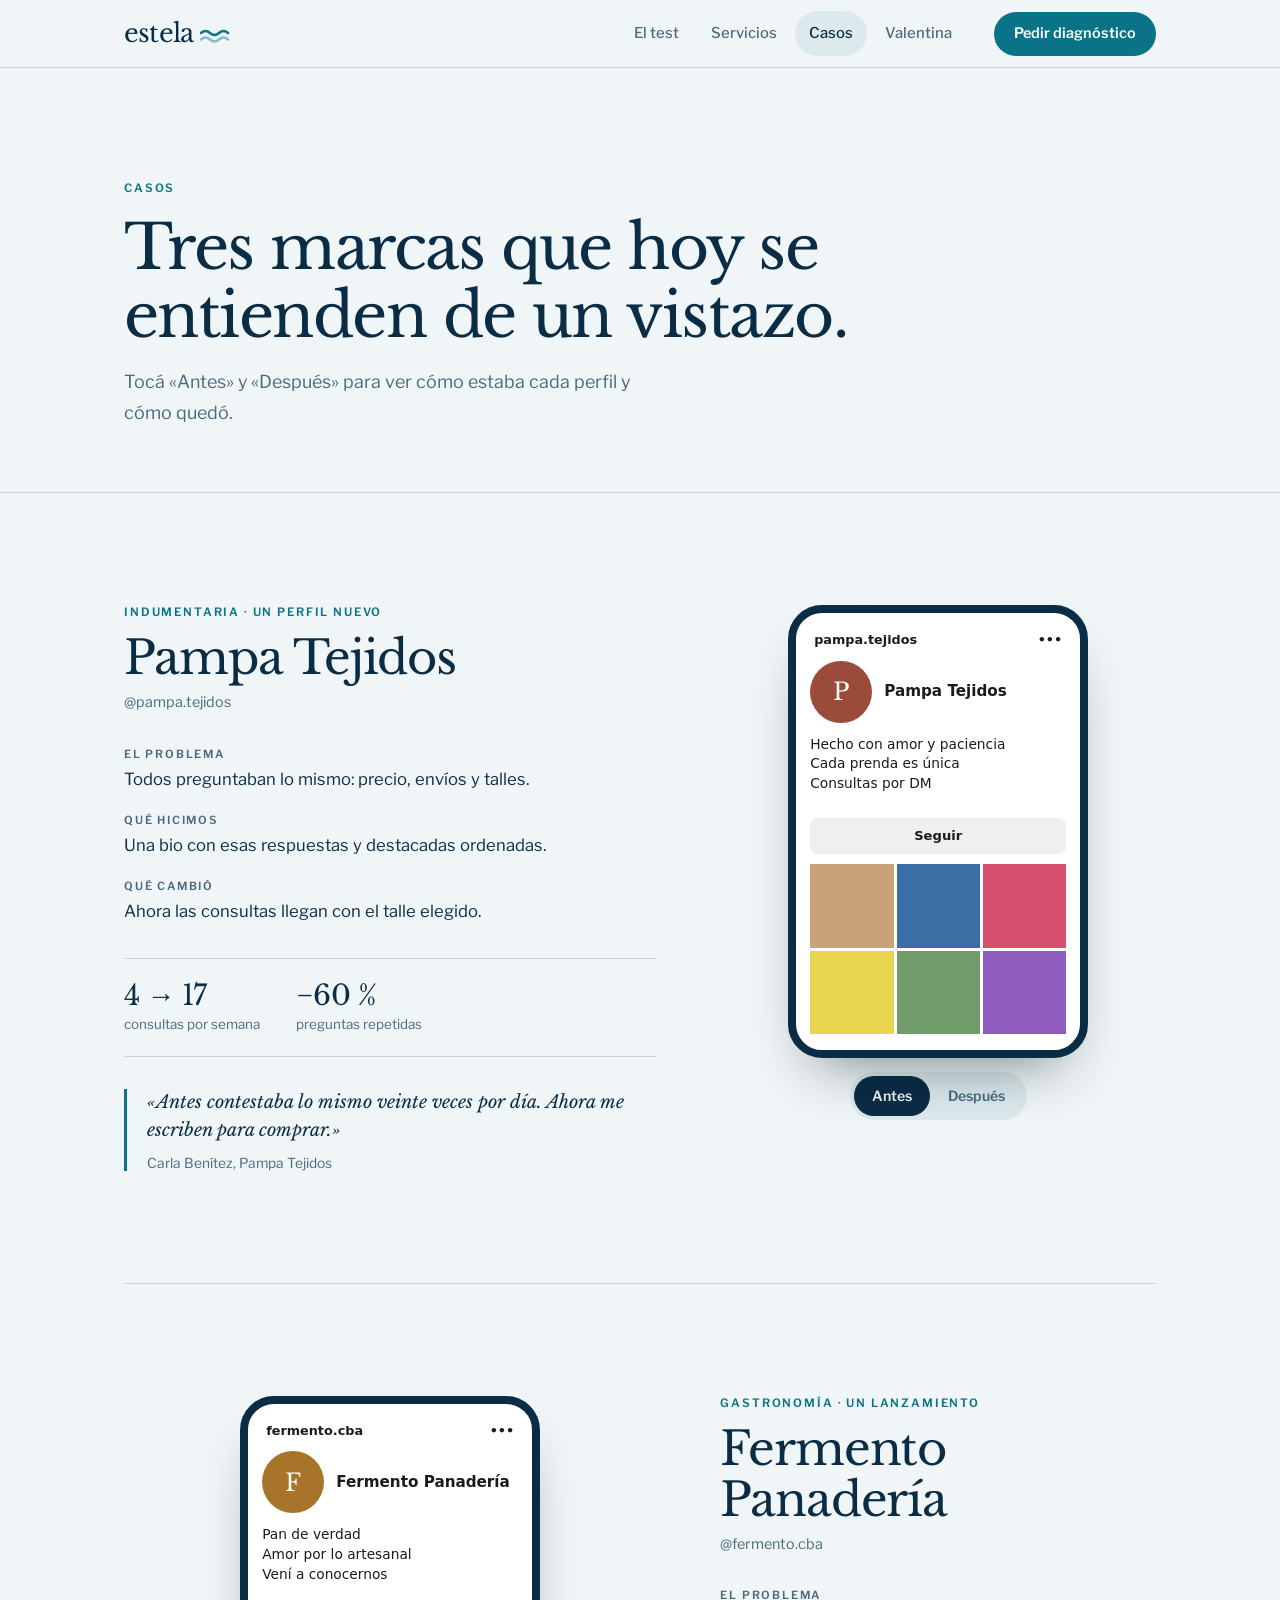
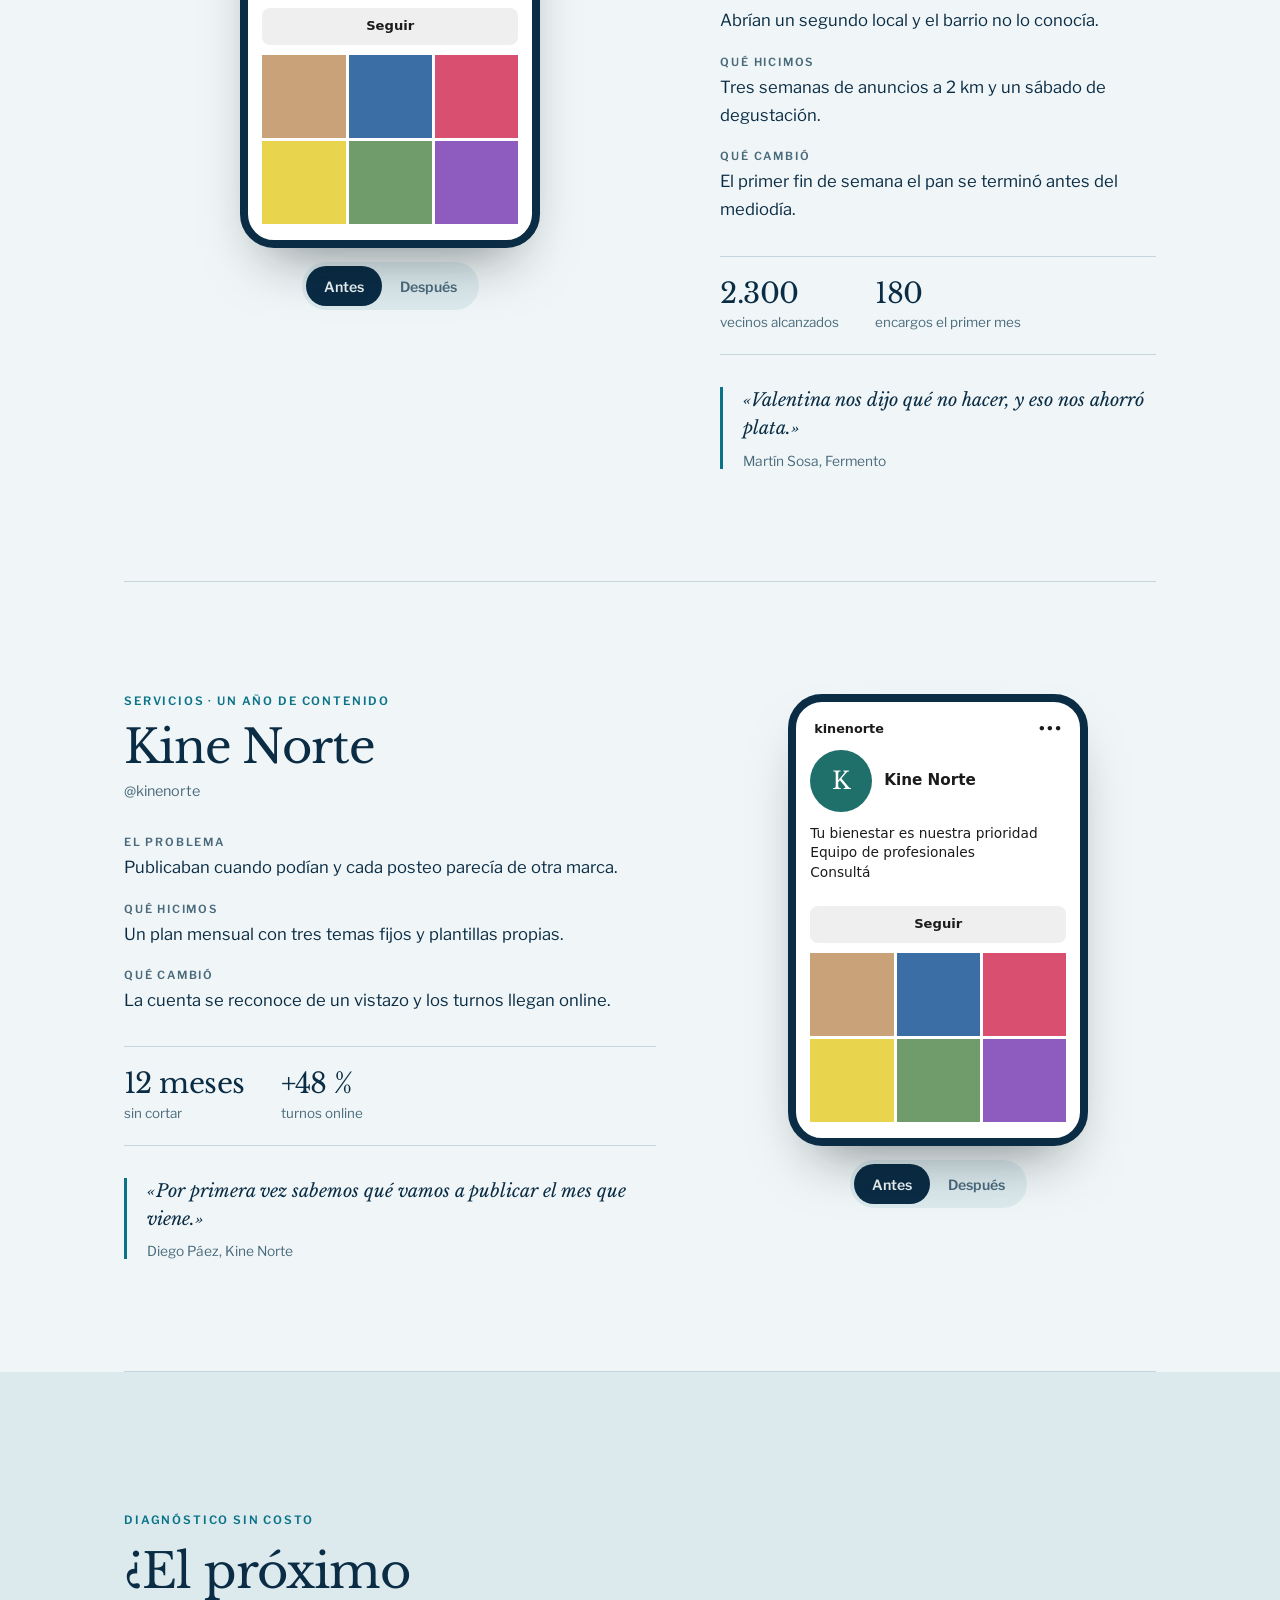
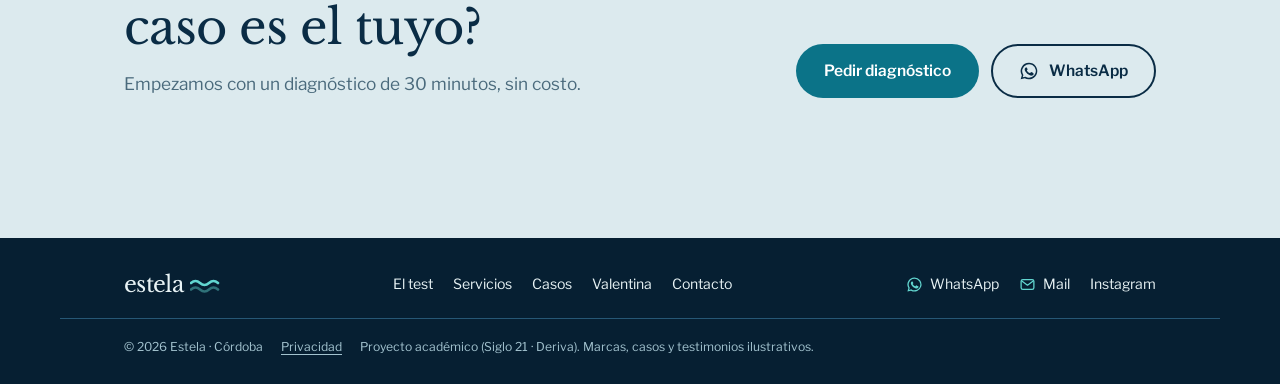
==== commit 4ac58276: "Carga más prolija: fuentes propias precargadas y menos trabajo al scrollear - Libre Baskerville y Li" ====
--- a/casos.html
+++ b/casos.html
@@ -13,10 +13,10 @@
 <meta property="og:title" content="Casos · Estela">
 <meta property="og:description" content="Tres marcas que hoy se entienden de un vistazo: indumentaria, gastronomía y servicios.">
 <link rel="icon" href="favicon.svg" type="image/svg+xml">
-<link rel="preconnect" href="https://fonts.googleapis.com">
-<link rel="preconnect" href="https://fonts.gstatic.com" crossorigin>
-<link rel="stylesheet" href="https://fonts.googleapis.com/css2?family=Libre+Baskerville:ital,wght@0,400;0,700;1,400&family=Libre+Franklin:wght@400;500;600;700&display=swap">
-<link rel="stylesheet" href="css/estela.css?v=20261028a">
+<link rel="preload" href="fuentes/libre-baskerville.woff2" as="font" type="font/woff2" crossorigin>
+<link rel="preload" href="fuentes/libre-baskerville-italica.woff2" as="font" type="font/woff2" crossorigin>
+<link rel="preload" href="fuentes/libre-franklin.woff2" as="font" type="font/woff2" crossorigin>
+<link rel="stylesheet" href="css/estela.css?v=20261029a">
 </head>
 <body>
 <a class="saltar" href="#principal">Saltar al contenido</a>
@@ -137,7 +137,7 @@
     <span>Proyecto académico (Siglo 21 · Deriva). Marcas, casos y testimonios ilustrativos.</span>
   </div>
 </footer>
-<script src="js/datos.js?v=20261028a"></script>
-<script src="js/estela.js?v=20261028a"></script>
+<script src="js/datos.js?v=20261029a"></script>
+<script src="js/estela.js?v=20261029a"></script>
 </body>
 </html>
--- a/css/estela.css
+++ b/css/estela.css
@@ -2,6 +2,11 @@
    Carta náutica de noche: el acento es la luz de la baliza.
    Tipografía clásica: Libre Baskerville (títulos) + Libre Franklin (texto y etiquetas).
    El acento cambia según el fondo con --baliza (se redefine en .oscuro). */
+/* fuentes servidas desde el propio sitio (licencia OFL), precargadas en cada página */
+@font-face{font-family:"Libre Baskerville";font-style:normal;font-weight:400 700;font-display:swap;src:url("../fuentes/libre-baskerville.woff2") format("woff2")}
+@font-face{font-family:"Libre Baskerville";font-style:italic;font-weight:400;font-display:swap;src:url("../fuentes/libre-baskerville-italica.woff2") format("woff2")}
+@font-face{font-family:"Libre Franklin";font-style:normal;font-weight:100 900;font-display:swap;src:url("../fuentes/libre-franklin.woff2") format("woff2")}
+
 :root{
   --mar:#0A2C45; --mar-2:#103F5E; --mar-3:#061F32;
   --espuma:#F0F6F7; --espuma-2:#DCEAEE;
@@ -31,9 +36,6 @@
 .saltar{position:absolute;left:12px;top:-80px;z-index:100;background:var(--mar);color:#fff;padding:12px 16px;border-radius:10px;text-decoration:none;font-weight:600}
 .saltar:focus{top:12px}
 
-/* navegación entre páginas: la cabecera queda quieta y el contenido cambia suave */
-@view-transition{navigation:auto}
-::view-transition-old(root),::view-transition-new(root){animation-duration:.32s}
 
 /* etiquetas y botones */
 .ceja{font:600 .72rem/1.4 var(--etiqueta);letter-spacing:.16em;text-transform:uppercase;color:var(--baliza)}
@@ -55,8 +57,8 @@
 .ola{font-style:italic;color:var(--baliza)}
 
 /* ---------- cabecera ---------- */
-.cab{position:sticky;top:0;z-index:50;height:var(--cab);background:rgba(240,246,247,.92);backdrop-filter:blur(10px);-webkit-backdrop-filter:blur(10px);
-  border-bottom:1px solid var(--linea);view-transition-name:cabecera}
+.cab{position:sticky;top:0;z-index:50;height:var(--cab);background:rgba(240,246,247,.97);
+  border-bottom:1px solid var(--linea)}
 .cab .ancho{height:100%;display:flex;align-items:center;gap:28px}
 .logo{display:inline-flex;align-items:center;gap:7px;font:400 1.6rem/1 var(--display);letter-spacing:-.03em;text-decoration:none;color:var(--tinta)}
 .logo svg{margin-top:4px}
@@ -133,65 +135,107 @@
 .oscuro .intro{color:var(--sobre-mar-suave)}
 .oscuro .titulo{color:#fff}
 
-/* ---------- la regla de los tres segundos: la línea va de punto a punto en 3 s reales ---------- */
+/* ---------- la regla de los tres segundos: la línea cruza todo el ancho, de punto a punto, en 3 s reales ---------- */
+.tres-cab{display:grid;grid-template-columns:minmax(0,1fr) auto;gap:56px;align-items:center}
+.tres-tel{display:flex;flex-direction:column;align-items:center;gap:18px}
+.tres-tel .telefono{width:250px;transform:rotate(2.5deg)}
+.tres-tel .telefono .bio{font-size:.8rem}
+.tres-veredicto{font:400 italic 1.2rem var(--display);color:var(--baliza);opacity:0;transform:translateY(8px);transition:opacity .5s,transform .5s}
+.tres-tel.decide .tres-veredicto{opacity:1;transform:none}
+/* el teléfono marca lo que el cliente mira en cada segundo */
+.telefono.foco .avatar,.telefono.foco .nombre,.telefono.foco .bio,.telefono.foco .seguir{transition:box-shadow .35s,background .35s,color .35s}
+.telefono.foco.f0 .avatar{box-shadow:0 0 0 4px #fff,0 0 0 7px var(--luz)}
+.telefono.foco.f1 .nombre{background:rgba(98,214,208,.35);border-radius:4px;box-shadow:0 0 0 5px rgba(98,214,208,.35)}
+.telefono.foco.f2 .bio{background:rgba(98,214,208,.22);border-radius:6px;box-shadow:0 0 0 7px rgba(98,214,208,.22)}
+.telefono.foco.f3 .seguir{background:var(--luz);color:var(--mar)}
 .regla{position:relative;margin-top:64px}
-.regla-linea{position:absolute;left:var(--lx,6px);top:var(--ly,5px);width:var(--lw,75%);height:var(--lh,2px);background:var(--linea)}
+.regla-linea{position:absolute;left:var(--lx,6px);top:var(--ly,5px);width:var(--lw,100%);height:var(--lh,2px);background:var(--linea)}
 .regla-linea i{position:absolute;inset:0;background:var(--baliza);transform-origin:0 0;transform:scale(0,1)}
 .regla.vertical .regla-linea i{transform:scale(1,0)}
 .regla.corre .regla-linea i{transform:scale(1,1);transition:transform 3s linear}
-.regla-pasos{list-style:none;padding:0;margin:0;display:grid;grid-template-columns:repeat(4,1fr)}
-.paso{position:relative;padding-right:20px}
-.punto{position:relative;z-index:1;display:block;width:12px;height:12px;border-radius:50%;background:var(--espuma);border:2px solid var(--linea);margin-bottom:20px}
+/* columnas 1-2-2-1: los puntos quedan parejos y en los extremos (la línea va de borde a borde) */
+.regla-pasos{list-style:none;padding:0;margin:0;display:grid;grid-template-columns:1.3fr 2fr 2fr 1.3fr}
+.paso{position:relative;padding:0 12px}
+.paso:first-child{padding-left:0}
+.paso:last-child{padding-right:0;text-align:right}
+.paso:nth-child(2),.paso:nth-child(3){text-align:center}
+.punto{position:relative;z-index:1;display:block;width:14px;height:14px;border-radius:50%;background:var(--espuma);border:2px solid var(--linea);margin-bottom:22px}
+.paso:nth-child(2) .punto,.paso:nth-child(3) .punto{margin-inline:auto}
+.paso:last-child .punto{margin-left:auto}
 .regla.corre .punto{animation:prende .25s forwards;animation-delay:calc(var(--i) * 1s)}
-@keyframes prende{to{background:var(--baliza);border-color:var(--baliza)}}
+@keyframes prende{to{background:var(--baliza);border-color:var(--baliza);box-shadow:0 0 0 5px rgba(11,115,136,.15)}}
 .paso .seg{font:600 .72rem var(--etiqueta);letter-spacing:.12em;color:var(--tinta-suave)}
-.paso h3{font:400 1.2rem/1.3 var(--display);margin:8px 0 6px}
+.paso h3{font:400 1.25rem/1.3 var(--display);margin:8px 0 6px}
 .paso p{font-size:.95rem;color:var(--tinta-suave)}
 .paso:last-child h3{color:var(--baliza)}
+@media (max-width:900px){
+  .tres-cab{grid-template-columns:1fr}
+  .tres-tel{display:none}
+}
 @media (max-width:760px){
   .regla{margin-top:44px}
   .regla-pasos{grid-template-columns:1fr;grid-auto-rows:1fr;padding-left:34px}
-  .paso{padding:0 0 26px}
-  .punto{position:absolute;left:-34px;top:2px;margin:0}
-}
-
-/* ---------- cómo trabajamos: cartas que pasan hacia el costado ---------- */
-.cartas-sec{background:var(--espuma-2);overflow:hidden}
-.cartas-cab{display:flex;align-items:flex-end;justify-content:space-between;gap:20px}
-.cartas-flechas{display:flex;gap:8px}
-.flecha{width:48px;height:48px;border-radius:50%;border:1.5px solid var(--tinta);background:transparent;color:var(--tinta);font:500 1.2rem var(--cuerpo);cursor:pointer;transition:background .2s,color .2s}
-.flecha:hover{background:var(--tinta);color:var(--espuma)}
-.cartas{display:flex;gap:18px;overflow-x:auto;scroll-snap-type:x mandatory;scroll-behavior:smooth;margin-top:44px;
-  padding:6px max(22px,calc((100vw - 1160px) / 2 + 5vw)) 26px;scroll-padding-inline:max(22px,calc((100vw - 1160px) / 2 + 5vw));scrollbar-width:none}
-.cartas::-webkit-scrollbar{display:none}
-.cartas:focus-visible{outline-offset:-3px}
-.carta{flex:0 0 min(330px,78vw);scroll-snap-align:start;background:var(--mar);color:var(--sobre-mar);border-radius:24px;padding:34px 30px 32px;
-  display:flex;flex-direction:column;gap:16px;min-height:280px;box-shadow:0 24px 40px -28px rgba(6,31,50,.6)}
-.carta .icono{width:42px;height:42px;color:var(--luz)}
-.carta h3{margin-top:auto;font:400 1.6rem/1.2 var(--display);color:#fff}
-.carta p{color:var(--sobre-mar-suave);font-size:1rem}
-.cartas-puntos{display:flex;gap:8px;margin-top:6px}
-.cartas-puntos i{width:8px;height:8px;border-radius:99px;background:var(--linea);transition:width .3s var(--ease),background .3s}
-.cartas-puntos i.activo{width:26px;background:var(--baliza)}
-@media (max-width:700px){.cartas-flechas{display:none}}
-
-/* ---------- recorrido (servicios en orden) ---------- */
-.recorrido{display:grid;grid-template-columns:repeat(4,1fr);gap:0;margin-top:56px;border-top:2px solid var(--tinta)}
-.tramo{position:relative;padding:34px 26px 8px 0;text-decoration:none;color:inherit;display:block}
-.tramo + .tramo{padding-left:26px;border-left:1px solid var(--linea)}
-.tramo .boya{position:absolute;top:-8px;left:0;width:14px;height:14px;border-radius:50%;background:var(--espuma);border:3px solid var(--tinta)}
-.tramo + .tramo .boya{left:26px}
-.tramo:first-child .boya{background:var(--baliza);border-color:var(--baliza)}
-.tramo h3{font:400 1.3rem/1.25 var(--display);margin:18px 0 6px}
-.tramo p{color:var(--tinta-suave);font-size:.95rem}
-.tramo .dato{display:inline-block;margin-top:16px;font:600 .74rem var(--etiqueta);letter-spacing:.04em;padding:6px 11px;border-radius:99px;background:var(--espuma-2);color:var(--tinta-suave)}
-.tramo:first-child .dato{background:var(--baliza);color:#fff}
-a.tramo:hover h3{color:var(--baliza)}
+  .paso,.paso:first-child,.paso:last-child,.paso:nth-child(2),.paso:nth-child(3){padding:0 0 26px;text-align:left}
+  .punto,.paso .punto{position:absolute;left:-34px;top:2px;margin:0}
+}
+
+/* ---------- cómo trabajamos: una corriente de cartas que fluye sola ---------- */
+.corriente-sec{background:var(--espuma-2);overflow:hidden}
+.corriente{margin-top:52px;overflow:hidden;
+  -webkit-mask:linear-gradient(90deg,transparent,#000 6%,#000 94%,transparent);mask:linear-gradient(90deg,transparent,#000 6%,#000 94%,transparent)}
+.corriente-pista{display:flex;width:max-content;animation:corriente 52s linear infinite}
+.corriente:hover .corriente-pista,.corriente.pausa .corriente-pista,.corriente.fuera .corriente-pista{animation-play-state:paused}
+.corriente-set{display:flex;gap:22px;padding-right:22px}
+@keyframes corriente{to{transform:translateX(-50%)}}
+.carta{flex:0 0 300px;border-radius:26px;padding:32px 28px 30px;display:flex;flex-direction:column;gap:14px;min-height:280px;
+  background:var(--mar);color:var(--sobre-mar);box-shadow:0 26px 44px -30px rgba(6,31,50,.6);transition:transform .35s var(--ease)}
+.carta:hover{transform:translateY(-8px)}
+.carta .icono{width:40px;height:40px;color:var(--luz)}
+.carta h3{margin-top:auto;font:400 1.5rem/1.2 var(--display);color:#fff}
+.carta p{color:var(--sobre-mar-suave);font-size:.98rem}
+.carta:nth-child(3n+2){background:#fff;color:var(--tinta)}
+.carta:nth-child(3n+2) h3{color:var(--tinta)}
+.carta:nth-child(3n+2) p{color:var(--tinta-suave)}
+.carta:nth-child(3n+2) .icono{color:var(--baliza)}
+.carta:nth-child(3n){background:var(--baliza)}
+.carta:nth-child(3n) p{color:rgba(255,255,255,.86)}
+.carta:nth-child(3n) .icono{color:#fff}
+@media (max-width:700px){.carta{flex-basis:250px;min-height:240px;padding:28px 24px}.corriente-pista{animation-duration:38s}}
+
+/* ---------- lo que hacemos: una ruta náutica que se dibuja sola, con boyas numeradas ---------- */
+.ruta{position:relative;margin-top:64px}
+.ruta-linea{position:absolute;left:0;right:0;top:0;width:100%;max-width:none;height:80px;overflow:visible;clip-path:inset(-10px 100% -10px 0);transition:clip-path 2.2s var(--ease)}
+.ruta-linea path{fill:none;stroke:var(--baliza);stroke-width:2;stroke-dasharray:2 10;stroke-linecap:round;vector-effect:non-scaling-stroke}
+.ruta.visto .ruta-linea{clip-path:inset(-10px 0 -10px 0)}
+.ruta-paradas{position:relative;display:grid;grid-template-columns:repeat(4,1fr);gap:22px}
+.parada{display:flex;flex-direction:column;align-items:center;text-decoration:none;color:inherit}
+.boya{position:relative;z-index:1;width:40px;height:40px;margin-top:20px;flex:none;border-radius:50%;display:grid;place-items:center;background:var(--espuma);
+  border:2px solid var(--baliza);color:var(--baliza);font:400 1.1rem var(--display);opacity:0;transform:scale(.5);
+  transition:transform .55s cubic-bezier(.3,1.6,.5,1),opacity .4s;transition-delay:calc(.3s + var(--i) * .45s)}
+.ruta.visto .boya{opacity:1;transform:none}
+.parada.gratis .boya{background:var(--baliza);color:#fff}
+.parada-card{margin-top:30px;width:100%;flex:1;display:flex;flex-direction:column;gap:8px;background:#fff;border:1px solid var(--linea);border-radius:24px;padding:28px 24px 24px;
+  transition:transform .35s var(--ease),box-shadow .35s}
+.parada:hover .parada-card{transform:translateY(-6px);box-shadow:0 26px 44px -28px rgba(6,31,50,.45)}
+.parada-card .icono{width:36px;height:36px}
+.parada-card h3{font:400 1.35rem/1.2 var(--display);margin-top:10px}
+.parada-card p{font-size:.95rem;color:var(--tinta-suave)}
+.parada-card .dato{margin-top:auto;align-self:flex-start;font:600 .74rem var(--etiqueta);letter-spacing:.04em;padding:7px 12px;border-radius:99px;background:var(--espuma-2);color:var(--tinta-suave)}
+.parada-card p + .dato{margin-top:14px}
+.parada.gratis .parada-card{background:var(--mar);border-color:var(--mar);color:var(--sobre-mar)}
+.parada.gratis .parada-card h3{color:#fff}
+.parada.gratis .parada-card p{color:var(--sobre-mar-suave)}
+.parada.gratis .parada-card .icono{color:var(--luz)}
+.parada.gratis .parada-card .dato{background:var(--luz);color:var(--mar)}
+a.parada:hover h3{text-decoration:underline;text-decoration-thickness:1px;text-underline-offset:4px}
 @media (max-width:900px){
-  .recorrido{grid-template-columns:1fr 1fr;border-top:0;gap:34px 22px}
-  .tramo,.tramo + .tramo{padding:0;border-left:0}
-  .tramo .boya{display:none}
-  .tramo h3{margin-top:12px}
+  .ruta{margin-top:44px}
+  .ruta-linea{display:none}
+  .ruta-paradas{grid-template-columns:1fr;gap:18px}
+  .ruta-paradas::before{content:"";position:absolute;left:19px;top:20px;bottom:20px;border-left:2px dashed var(--linea)}
+  .parada{flex-direction:row;align-items:flex-start;gap:16px}
+  .boya{margin-top:16px}
+  .parada-card{margin-top:0}
 }
 
 /* ---------- teléfono con perfil ---------- */
@@ -268,21 +312,62 @@
 .oscuro.pagina-cab{border-bottom-color:var(--linea-mar)}
 .oscuro.pagina-cab h1{color:#fff}
 
-/* ---------- servicios ---------- */
-.servicio{display:grid;grid-template-columns:170px minmax(0,1fr) minmax(0,.75fr);gap:44px;padding-block:56px;border-bottom:1px solid var(--linea)}
-.servicio .nro{display:flex;flex-direction:column;gap:14px;font:600 .72rem var(--etiqueta);letter-spacing:.14em;text-transform:uppercase;color:var(--tinta-suave)}
-.servicio .icono{width:44px;height:44px}
-.servicio h2{font:400 clamp(1.55rem,2.6vw,2.1rem)/1.15 var(--display);letter-spacing:-.02em;margin-bottom:12px}
-.servicio .que{color:var(--tinta-suave);max-width:44ch}
-.incluye{list-style:none;padding:0;margin:20px 0 0;display:grid;gap:10px}
-.incluye li{position:relative;padding-left:22px;font-size:.97rem}
-.incluye li::before{content:"";position:absolute;left:0;top:.62em;width:8px;height:8px;border-radius:50%;background:var(--baliza)}
-.ficha{align-self:start;background:#fff;border:1px solid var(--linea);border-radius:20px;padding:24px}
-.ficha dl{margin:0;display:grid;gap:16px}
-.ficha dt{font:600 .7rem var(--etiqueta);letter-spacing:.14em;text-transform:uppercase;color:var(--tinta-suave)}
-.ficha dd{margin:4px 0 0;font:600 1.02rem/1.35 var(--cuerpo)}
-.ficha .precio{color:var(--baliza)}
-@media (max-width:980px){.servicio{grid-template-columns:1fr;gap:20px}.servicio .nro{flex-direction:row;align-items:center}}
+/* ---------- servicios: franjas alternadas, cada una con su ilustración ---------- */
+.servicio-banda{padding-block:clamp(72px,9vw,120px);scroll-margin-top:var(--cab)}
+.servicio-banda:nth-of-type(even){background:#fff}
+.servicio{display:grid;grid-template-columns:minmax(0,1fr) minmax(0,1fr);gap:72px;align-items:center}
+.servicio-banda:nth-of-type(odd) .vis{order:-1}
+.servicio .nro{display:flex;align-items:center;gap:16px;margin:0}
+.nro-num{font:400 italic 3.6rem/1 var(--display);color:var(--baliza)}
+.servicio .icono{width:40px;height:40px}
+.servicio h2{font:400 clamp(1.8rem,3vw,2.5rem)/1.1 var(--display);letter-spacing:-.02em;margin:20px 0 12px}
+.servicio .que{color:var(--tinta-suave);max-width:42ch;font-size:1.05rem}
+.incluye{list-style:none;padding:0;margin:22px 0 0;display:grid;gap:10px}
+.incluye li{position:relative;padding-left:22px}
+.incluye li::before{content:"";position:absolute;left:0;top:.66em;width:8px;height:8px;border-radius:50%;background:var(--baliza)}
+.datos{display:flex;flex-wrap:wrap;gap:16px 40px;margin-top:30px;padding-top:22px;border-top:1px solid var(--linea)}
+.datos > div > span{display:block;font:600 .7rem var(--etiqueta);letter-spacing:.14em;text-transform:uppercase;color:var(--tinta-suave)}
+.datos b{display:block;margin-top:5px;font:400 1.3rem/1.2 var(--display);color:var(--baliza)}
+.datos div + div b{color:var(--tinta)}
+@media (max-width:900px){.servicio{grid-template-columns:1fr;gap:44px}.servicio-banda:nth-of-type(odd) .vis{order:0}}
+
+/* ilustraciones de cada servicio, hechas con formas simples */
+.vis{position:relative;aspect-ratio:5/4;border-radius:30px;overflow:hidden;background:var(--mar);box-shadow:0 30px 60px -36px rgba(6,31,50,.55)}
+.vis-diag .mini-tel{position:absolute;left:12%;top:12%;bottom:-10%;width:38%;background:#fff;border-radius:26px;padding:20px 16px;display:flex;flex-direction:column;gap:9px}
+.mini-tel .mt-av{width:46px;height:46px;border-radius:50%;background:#C98B5E}
+.mini-tel .mt-l{height:8px;border-radius:4px;background:#DCE3E6}
+.mini-tel .l1{width:80%}.mini-tel .l2{width:62%}.mini-tel .l3{width:70%}
+.mini-tel .mt-grilla{display:grid;grid-template-columns:repeat(3,1fr);gap:3px;margin-top:8px}
+.mini-tel .mt-grilla i{aspect-ratio:1;background:#E3EBEE}
+.vis-diag .lupa{position:absolute;left:30%;top:30%;width:22%;aspect-ratio:1;border-radius:50%;border:5px solid var(--luz);background:rgba(98,214,208,.12)}
+.vis-diag .lupa::after{content:"";position:absolute;right:-26%;bottom:-26%;width:34%;height:7px;border-radius:4px;background:var(--luz);transform:rotate(45deg);transform-origin:left center}
+.vis-diag .nota{position:absolute;right:7%;width:40%;padding:12px 14px;border-radius:12px;background:#fff;color:var(--tinta);font-size:.84rem;line-height:1.35;
+  border-left:4px solid var(--luz);box-shadow:0 14px 24px -16px rgba(0,0,0,.6)}
+.vis-diag .n1{top:14%;transform:rotate(-2deg)}.vis-diag .n2{top:41%;transform:rotate(1.5deg)}.vis-diag .n3{top:66%;transform:rotate(-1deg)}
+.vis-perfil{background:var(--espuma-2)}
+.bio-card{position:absolute;width:62%;padding:22px 24px;border-radius:20px;background:#fff;box-shadow:0 20px 34px -22px rgba(6,31,50,.5)}
+.bio-card small{display:block;font:600 .68rem var(--etiqueta);letter-spacing:.14em;text-transform:uppercase;color:var(--tinta-suave);margin-bottom:8px}
+.bio-card p{font-size:.95rem;line-height:1.5}
+.bio-card.antes{left:8%;top:12%;transform:rotate(-4deg);background:#F4F7F8;color:#8BA0AA}
+.bio-card.antes p{text-decoration:line-through;text-decoration-color:rgba(11,115,136,.5)}
+.bio-card.despues{right:8%;bottom:12%;transform:rotate(2deg);border:2px solid var(--baliza)}
+.bio-card.despues small{color:var(--baliza)}
+.bio-card.despues::after{content:"✓";position:absolute;right:-14px;top:-14px;width:34px;height:34px;border-radius:50%;display:grid;place-items:center;background:var(--baliza);color:#fff;font-weight:700}
+.vis-plan{display:flex;flex-direction:column;justify-content:center;align-items:center;gap:20px;padding:8%}
+.feed{display:grid;grid-template-columns:repeat(3,1fr);gap:6px;width:min(62%,300px)}
+.feed i{position:relative;aspect-ratio:1;border-radius:8px}
+.feed i.reel::after{content:"";position:absolute;right:8px;top:8px;border-left:9px solid #fff;border-top:6px solid transparent;border-bottom:6px solid transparent}
+.feed i.carru::after{content:"";position:absolute;right:7px;top:7px;width:10px;height:10px;border:2px solid #fff;border-radius:2px;box-shadow:3px -3px 0 -1px rgba(255,255,255,.7)}
+.semana{display:flex;gap:8px}
+.semana span{padding:6px 12px;border-radius:99px;background:rgba(98,214,208,.16);color:var(--luz);font:600 .76rem var(--etiqueta);letter-spacing:.06em}
+.vis-pub{background:#fff;border:1px solid var(--linea);padding:9% 10% 7%;display:flex;flex-direction:column}
+.vis-pub .pill{align-self:flex-start;padding:8px 14px;border-radius:99px;background:var(--mar);color:#fff;font:600 .85rem var(--etiqueta)}
+.vis-pub .barras{flex:1;display:flex;align-items:flex-end;gap:12%;margin-top:22px;border-bottom:2px solid var(--linea);padding:0 4%}
+.vis-pub .barras span{position:relative;flex:1;height:var(--h);border-radius:10px 10px 0 0;background:var(--baliza);transform-origin:bottom;transform:scaleY(.15);transition:transform 1s var(--ease)}
+.vis-pub .barras span:nth-child(1){background:#B9D9DF}.vis-pub .barras span:nth-child(2){background:#7FBFCB}.vis-pub .barras span:nth-child(3){background:#3E9AAC}
+.servicio.visto .vis-pub .barras span{transform:none}
+.vis-pub .barras span:nth-child(2){transition-delay:.15s}.vis-pub .barras span:nth-child(3){transition-delay:.3s}.vis-pub .barras span:nth-child(4){transition-delay:.45s}
+.vis-pub .barras em{position:absolute;left:50%;bottom:-28px;transform:translateX(-50%);font:600 .7rem var(--etiqueta);font-style:normal;color:var(--tinta-suave);white-space:nowrap}
 
 .metodo{display:grid;grid-template-columns:repeat(3,1fr);gap:0;margin-top:52px}
 .etapa{padding-right:30px}
@@ -334,53 +419,77 @@
 .promesas .si li::before{content:"✓"}
 @media (max-width:860px){.retrato,.promesas{grid-template-columns:1fr;gap:44px}}
 
-/* ---------- test ---------- */
-.test{display:grid;grid-template-columns:minmax(0,1fr) 340px;gap:64px;align-items:start}
+/* ---------- test: un escenario de juego (instrucciones, teléfono, pregunta) ---------- */
+.test-escena{padding-block:clamp(56px,7vw,90px) clamp(72px,9vw,120px);background:radial-gradient(90% 70% at 50% 100%,#0B3352,var(--mar-3) 72%)}
+.test-cab{text-align:center;max-width:760px;margin:0 auto 56px}
+.test-cab h1{font:400 clamp(2.3rem,4.6vw,3.8rem)/1.1 var(--display);color:#fff;margin-top:16px}
+.test{display:grid;grid-template-columns:minmax(0,1fr) 320px minmax(0,1fr);gap:56px;align-items:start}
+.test-izq{padding-top:56px}
+.test-der{padding-top:24px}
+.test-pasos{list-style:none;padding:0;margin:0 0 28px;display:grid;gap:14px}
+.test-pasos li{display:flex;align-items:center;gap:14px;color:var(--sobre-mar);font-size:1.02rem}
+.test-pasos b{width:32px;height:32px;flex:none;border-radius:50%;display:grid;place-items:center;border:1.5px solid var(--luz);color:var(--luz);font:400 1rem var(--display)}
 .selector{display:flex;flex-wrap:wrap;gap:8px;margin:0 0 8px}
-.selector button{font:500 .92rem var(--cuerpo);color:var(--sobre-mar);background:transparent;border:1px solid var(--linea-mar);border-radius:999px;padding:10px 16px;cursor:pointer;min-height:44px}
+.selector button{font:500 .9rem var(--cuerpo);color:var(--sobre-mar);background:transparent;border:1px solid var(--linea-mar);border-radius:999px;padding:10px 15px;cursor:pointer;min-height:44px}
 .selector button[aria-pressed="true"]{background:var(--sobre-mar);color:var(--mar);border-color:var(--sobre-mar)}
 .chiquita{font-size:.82rem;line-height:1.5;color:var(--sobre-mar-suave)}
-.etapa-test{margin-top:26px}
-.etapa-test[hidden]{display:none}
-.etapa-test h3{font:400 1.45rem var(--display);margin-bottom:16px;color:#fff}
+.etapa-test{margin-top:24px}
+.etapa-test[hidden],.t-espera[hidden]{display:none}
+.test-der .etapa-test{margin-top:0}
+.test .escenario{display:flex;justify-content:center}
+.test .telefono{width:320px}
+.t-espera{border:1.5px dashed var(--linea-mar);border-radius:26px;padding:44px 32px;text-align:center;color:var(--sobre-mar-suave)}
+.t-espera .signo{display:block;font:400 italic 5.5rem/1 var(--display);color:var(--luz);margin-bottom:10px}
+.etapa-test h3{font:400 1.5rem/1.25 var(--display);margin-bottom:18px;color:#fff}
 .opciones{display:grid;gap:10px}
-.opciones label{display:flex;gap:12px;align-items:center;padding:14px 16px;border:1px solid var(--linea-mar);border-radius:14px;cursor:pointer;min-height:52px;background:var(--mar-2)}
+.opciones label{display:flex;gap:12px;align-items:center;padding:15px 16px;border:1px solid var(--linea-mar);border-radius:16px;cursor:pointer;min-height:54px;background:var(--mar-2);transition:border-color .2s}
 .opciones label:hover{border-color:var(--sobre-mar-suave)}
 .opciones input{accent-color:var(--luz);width:20px;height:20px;flex:none}
 .opciones label:has(input:checked){border-color:var(--luz)}
-.veredicto{font:400 1.6rem/1.2 var(--display);margin-bottom:10px;color:#fff}
-.comparar{display:grid;grid-template-columns:1fr 1fr;gap:12px;margin:20px 0}
-.comparar > div{background:var(--mar-2);border:1px solid var(--linea-mar);border-radius:14px;padding:14px;font-size:.92rem}
-.comparar small{display:block;font:600 .68rem var(--etiqueta);text-transform:uppercase;letter-spacing:.12em;margin-bottom:8px;color:var(--sobre-mar-suave)}
+.veredicto{font:400 1.75rem/1.2 var(--display);margin-bottom:10px;color:#fff}
+.t-mensaje{color:var(--sobre-mar-suave);font-size:.95rem}
+.comparar{display:grid;grid-template-columns:1fr;gap:10px;margin:20px 0}
+.comparar > div{background:var(--mar-2);border:1px solid var(--linea-mar);border-radius:16px;padding:14px 16px;font-size:.92rem}
+.comparar small{display:block;font:600 .68rem var(--etiqueta);text-transform:uppercase;letter-spacing:.12em;margin-bottom:6px;color:var(--sobre-mar-suave)}
+.comparar .despues{border-color:var(--luz)}
 .comparar .despues small{color:var(--luz)}
-.botonera{display:flex;flex-wrap:wrap;gap:10px;margin-top:8px}
-.revisor{margin-top:72px;padding-top:44px;border-top:1px solid var(--linea-mar)}
-.revisor h2{font:400 1.8rem/1.15 var(--display);color:#fff}
-.revisor textarea{width:100%;min-height:120px;margin:16px 0 12px;padding:14px;font:400 1rem/1.5 var(--cuerpo);color:var(--sobre-mar);background:var(--mar-2);
-  border:1px solid var(--linea-mar);border-radius:14px;resize:vertical}
-.revisor textarea::placeholder{color:var(--sobre-mar-suave)}
-.chequeos{list-style:none;padding:0;margin:18px 0 0;display:grid;gap:12px}
-.chequeos li{display:grid;grid-template-columns:28px 1fr;gap:10px}
+.botonera{display:flex;flex-wrap:wrap;gap:10px}
+/* la revisión de la bio va en una sección clara aparte */
+.revisor-sec{background:var(--espuma)}
+.revisor{display:grid;grid-template-columns:minmax(0,1fr) minmax(0,1fr);gap:64px;align-items:stretch}
+.etiqueta-campo{display:block;margin:28px 0 8px;font-weight:600;font-size:.92rem}
+.revisor textarea{width:100%;min-height:140px;margin-bottom:14px;padding:16px;font:400 1rem/1.55 var(--cuerpo);color:var(--tinta);background:#fff;
+  border:1.5px solid var(--linea);border-radius:18px;resize:vertical}
+.revisor textarea:focus{outline:3px solid var(--baliza);outline-offset:1px;border-color:var(--tinta)}
+.revisor-res{background:#fff;border:1px solid var(--linea);border-radius:28px;padding:34px;box-shadow:0 30px 50px -40px rgba(6,31,50,.5)}
+.revisor-vacio ul{list-style:none;padding:0;margin:18px 0 0;display:grid;gap:16px}
+.revisor-vacio li{display:flex;align-items:center;gap:14px;font:400 1.25rem var(--display);color:var(--tinta-suave)}
+.revisor-vacio li::before{content:"";width:22px;height:22px;flex:none;border-radius:50%;border:2px dashed var(--linea)}
+.puntaje{font:400 1.6rem/1.25 var(--display);color:var(--tinta)}
+.chequeos{list-style:none;padding:0;margin:20px 0 0;display:grid;gap:14px}
+.chequeos li{display:grid;grid-template-columns:28px 1fr;gap:12px}
 .chequeos .marca{width:24px;height:24px;border-radius:50%;display:grid;place-items:center;font:600 .8rem var(--cuerpo);margin-top:2px}
 .chequeos .si{background:var(--ok);color:#fff}
-.chequeos .no{border:2px solid var(--luz);color:var(--luz)}
-.chequeos strong{display:block;font-weight:600;color:#fff}
-.chequeos span.d{color:var(--sobre-mar-suave);font-size:.94rem}
-.puntaje{font:400 1.4rem var(--display);margin-top:20px;color:#fff}
-.test .escenario{position:sticky;top:calc(var(--cab) + 32px);display:flex;justify-content:center}
-/* en el celu: marcas, teléfono y botón en una misma pantalla, y abajo las preguntas */
-@media (max-width:960px){
+.chequeos .no{border:2px solid var(--baliza);color:var(--baliza)}
+.chequeos strong{display:block;font-weight:600}
+.chequeos span.d{color:var(--tinta-suave);font-size:.94rem}
+/* en el celu: marcas, teléfono y botón en una misma pantalla, y abajo la pregunta */
+@media (max-width:1000px){
   .test{display:flex;flex-direction:column;gap:0}
-  .test > .test-col{display:contents}
-  .test .selector{order:1}
-  .test .marcas{order:2}
-  .test .escenario{order:3;position:static;margin:20px 0 4px}
-  .test .etapa-test{order:4}
-  .test .revisor{order:5}
-  .test .telefono{width:min(250px,78vw);border-radius:28px;padding:12px 12px 14px}
+  .test > .test-izq,.test > .test-der{display:contents}
+  .test-pasos,.t-espera{display:none}
+  .test .selector{order:1;justify-content:center}
+  .test .marcas{order:2;text-align:center}
+  .test .escenario{order:3;margin:22px 0 4px}
+  .test #t-inicio,.test #t-mirando{order:4;text-align:center}
+  .test #t-pregunta{order:5;margin-top:26px}
+  .test #t-resultado{order:6;margin-top:26px}
+  .test .telefono{width:min(260px,78vw);border-radius:28px;padding:12px 12px 14px}
   .test .telefono .bio{font-size:.8rem}
-}
-@media (max-width:560px){.comparar{grid-template-columns:1fr}}
+  .test-cab{margin-bottom:28px}
+  .test-izq,.test-der{padding-top:0}
+  .revisor{grid-template-columns:1fr;gap:36px}
+}
 
 /* ---------- contacto ---------- */
 .contacto{display:grid;grid-template-columns:minmax(0,.9fr) minmax(0,1.1fr);gap:64px;align-items:start}
@@ -441,14 +550,23 @@
   .pie-links{gap:4px 16px}
 }
 
+/* formulario: ayuda del mail, casilla de novedades y acciones al terminar */
+.ayuda{font-size:.82rem;color:var(--tinta-suave);margin:2px 0 0}
+.casilla{display:flex;gap:12px;align-items:flex-start;margin:2px 0 18px;font-size:.88rem;line-height:1.5;color:var(--tinta-suave);cursor:pointer}
+.casilla input{width:20px;height:20px;margin-top:2px;flex:none;accent-color:var(--baliza)}
+.listo-acciones{display:flex;flex-wrap:wrap;gap:10px;margin-top:22px}
+.listo .listo-acciones .btn{margin-top:0}
+
+/* ilustraciones de servicios en el celu: más altas para que las tarjetas no se pisen */
+@media (max-width:600px){.vis{aspect-ratio:1/1;border-radius:24px}.bio-card{width:76%;padding:18px 18px}.bio-card p{font-size:.86rem}.bio-card.antes{top:9%}.bio-card.despues{bottom:9%}.vis-diag .nota{font-size:.76rem;padding:10px 11px}}
+
 /* aparición al bajar */
-.aparece{opacity:0;transform:translateY(18px);transition:opacity .7s var(--ease),transform .7s var(--ease)}
+.aparece{opacity:0;transform:translateY(12px);transition:opacity .45s var(--ease),transform .45s var(--ease)}
 .aparece.visto{opacity:1;transform:none}
 
 @media (prefers-reduced-motion:reduce){
   html{scroll-behavior:auto}
   *,*::before,*::after{animation-duration:.001ms!important;animation-iteration-count:1!important;transition-duration:.001ms!important}
-  @view-transition{navigation:none}
   .aparece{opacity:1;transform:none}
   .cartas{scroll-behavior:auto}
 }
